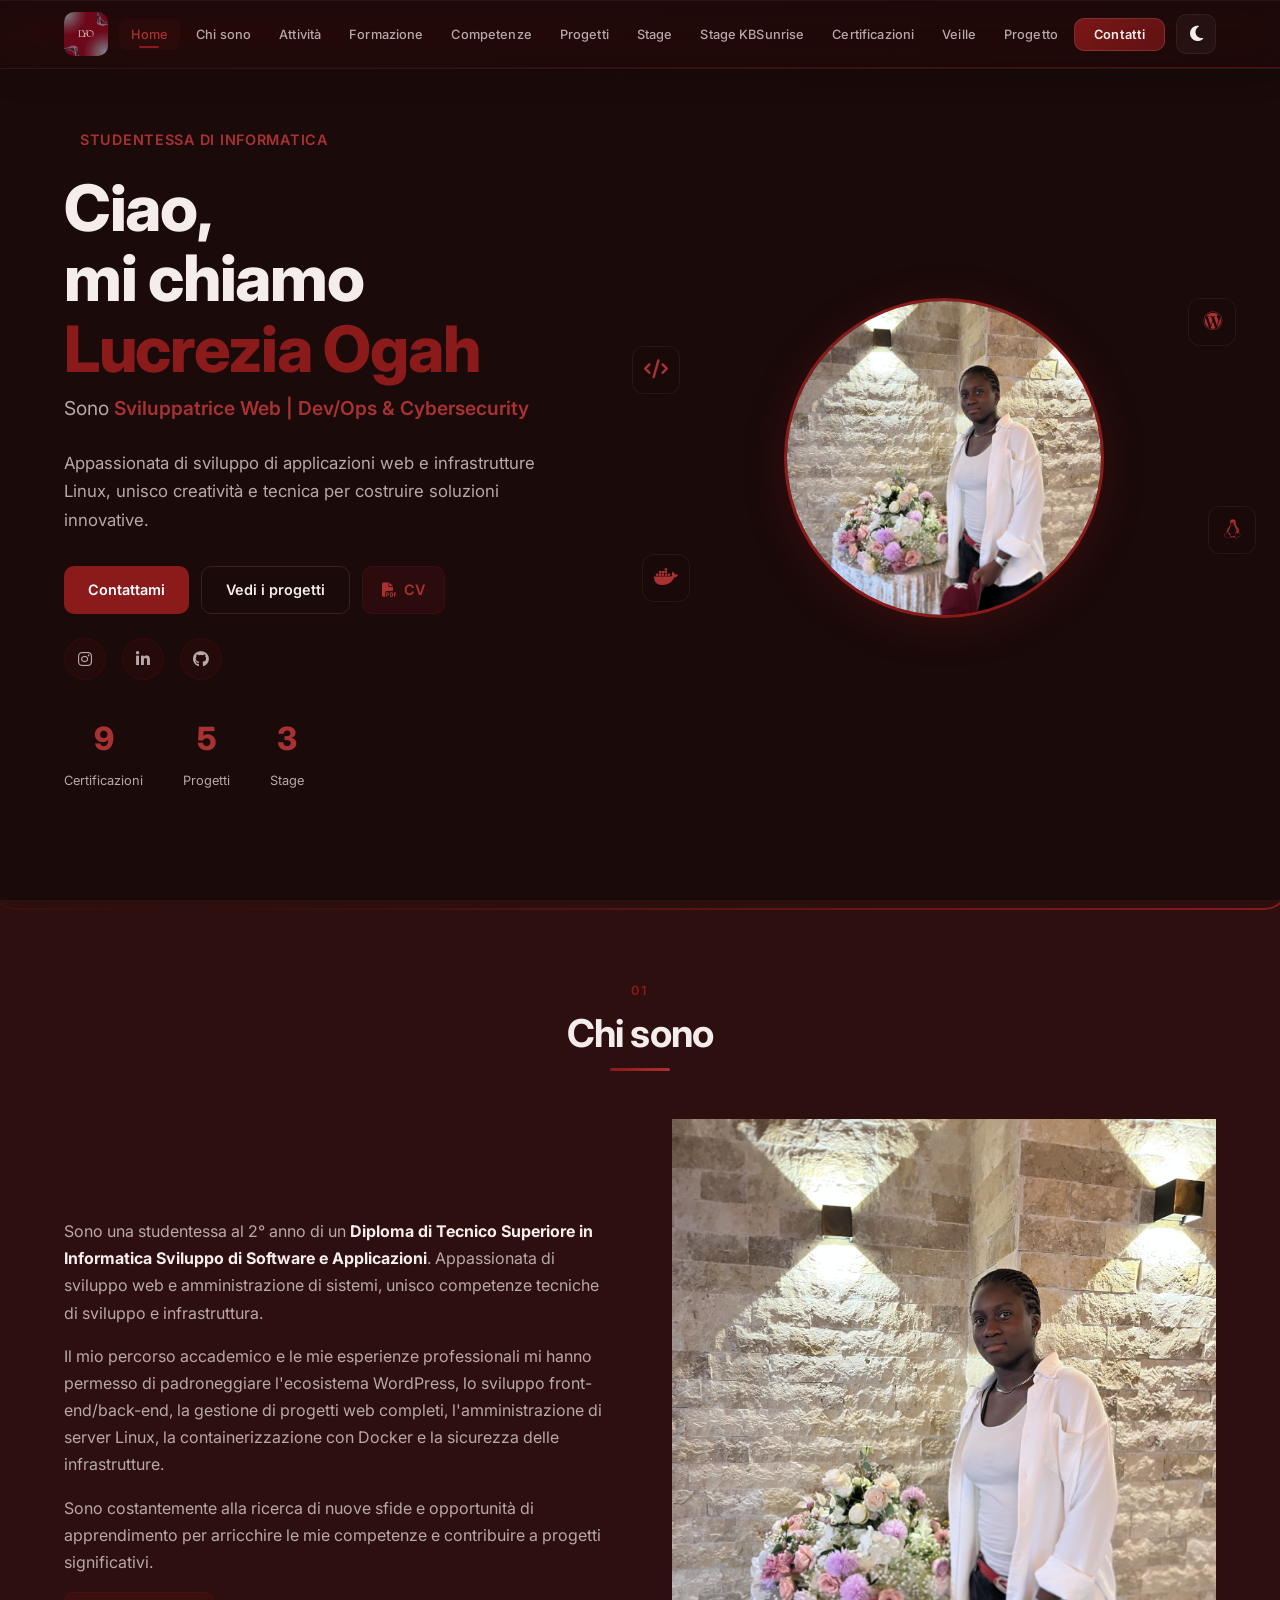
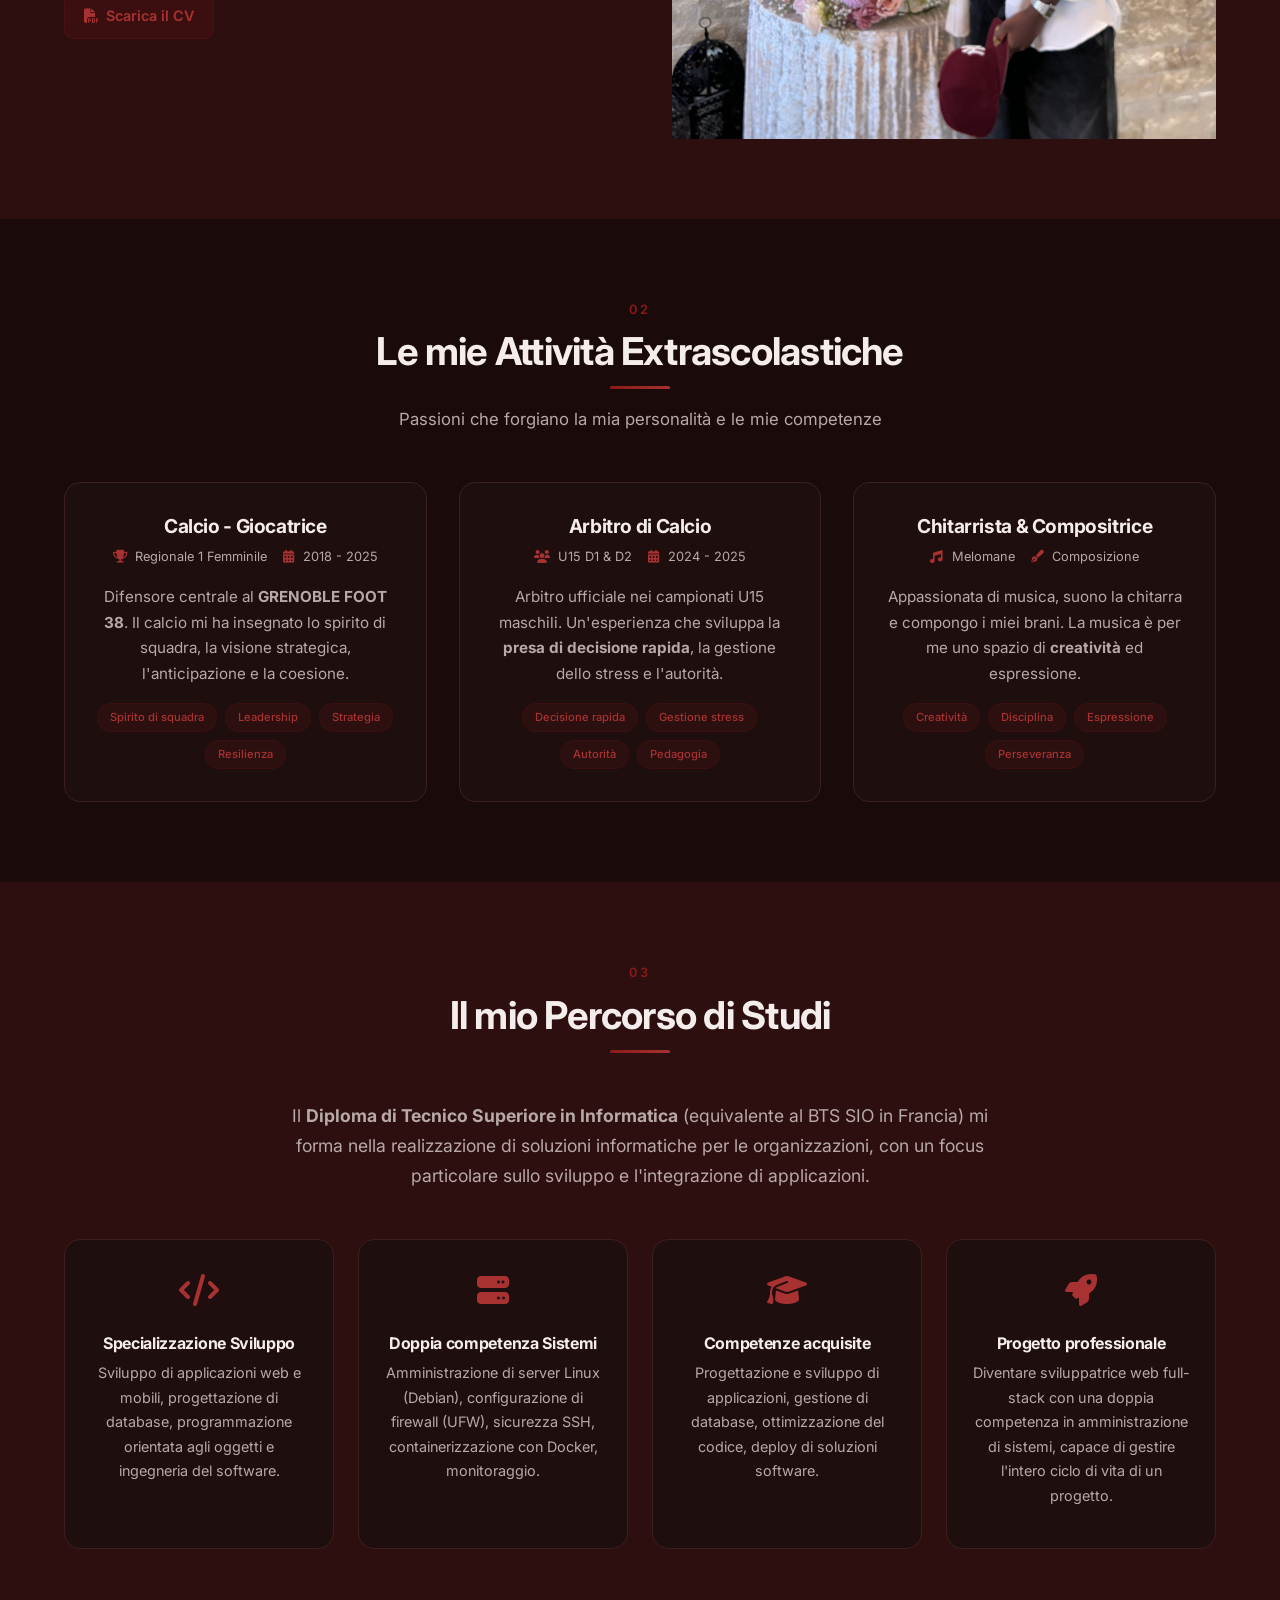
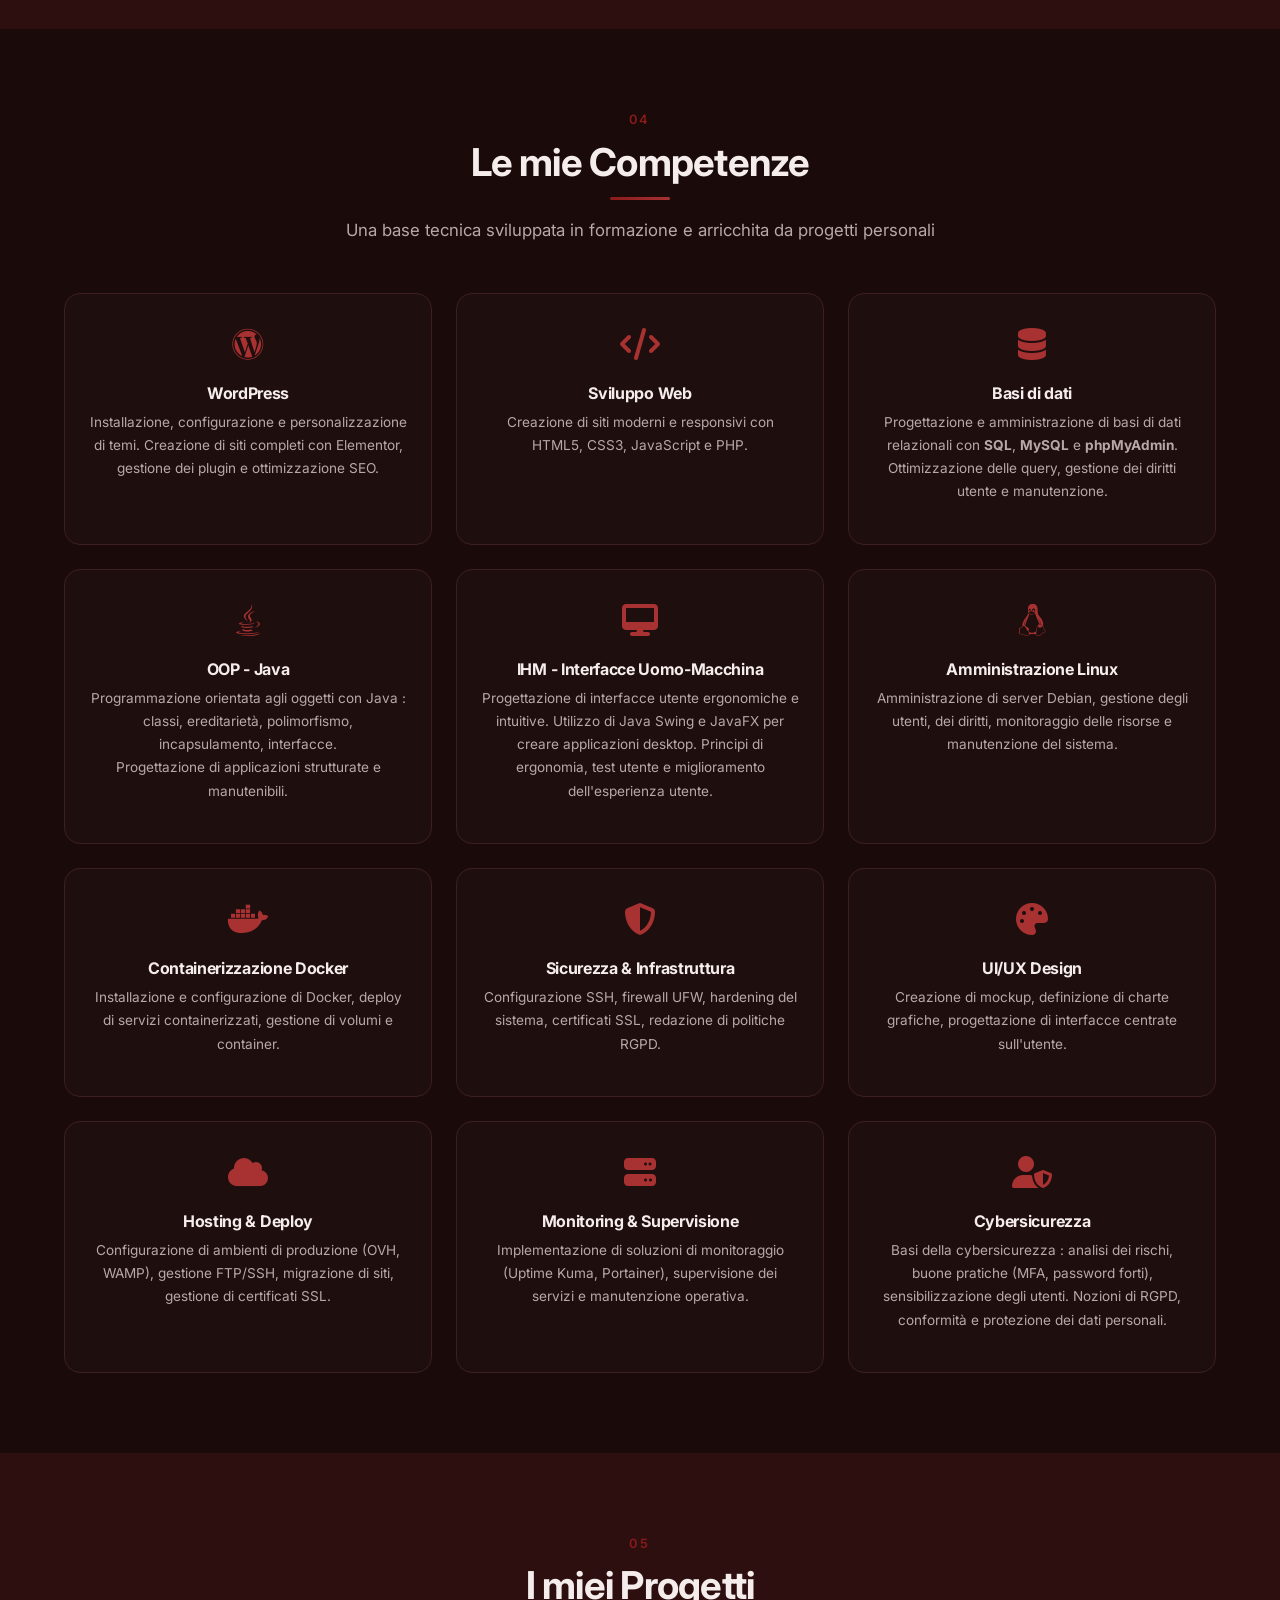
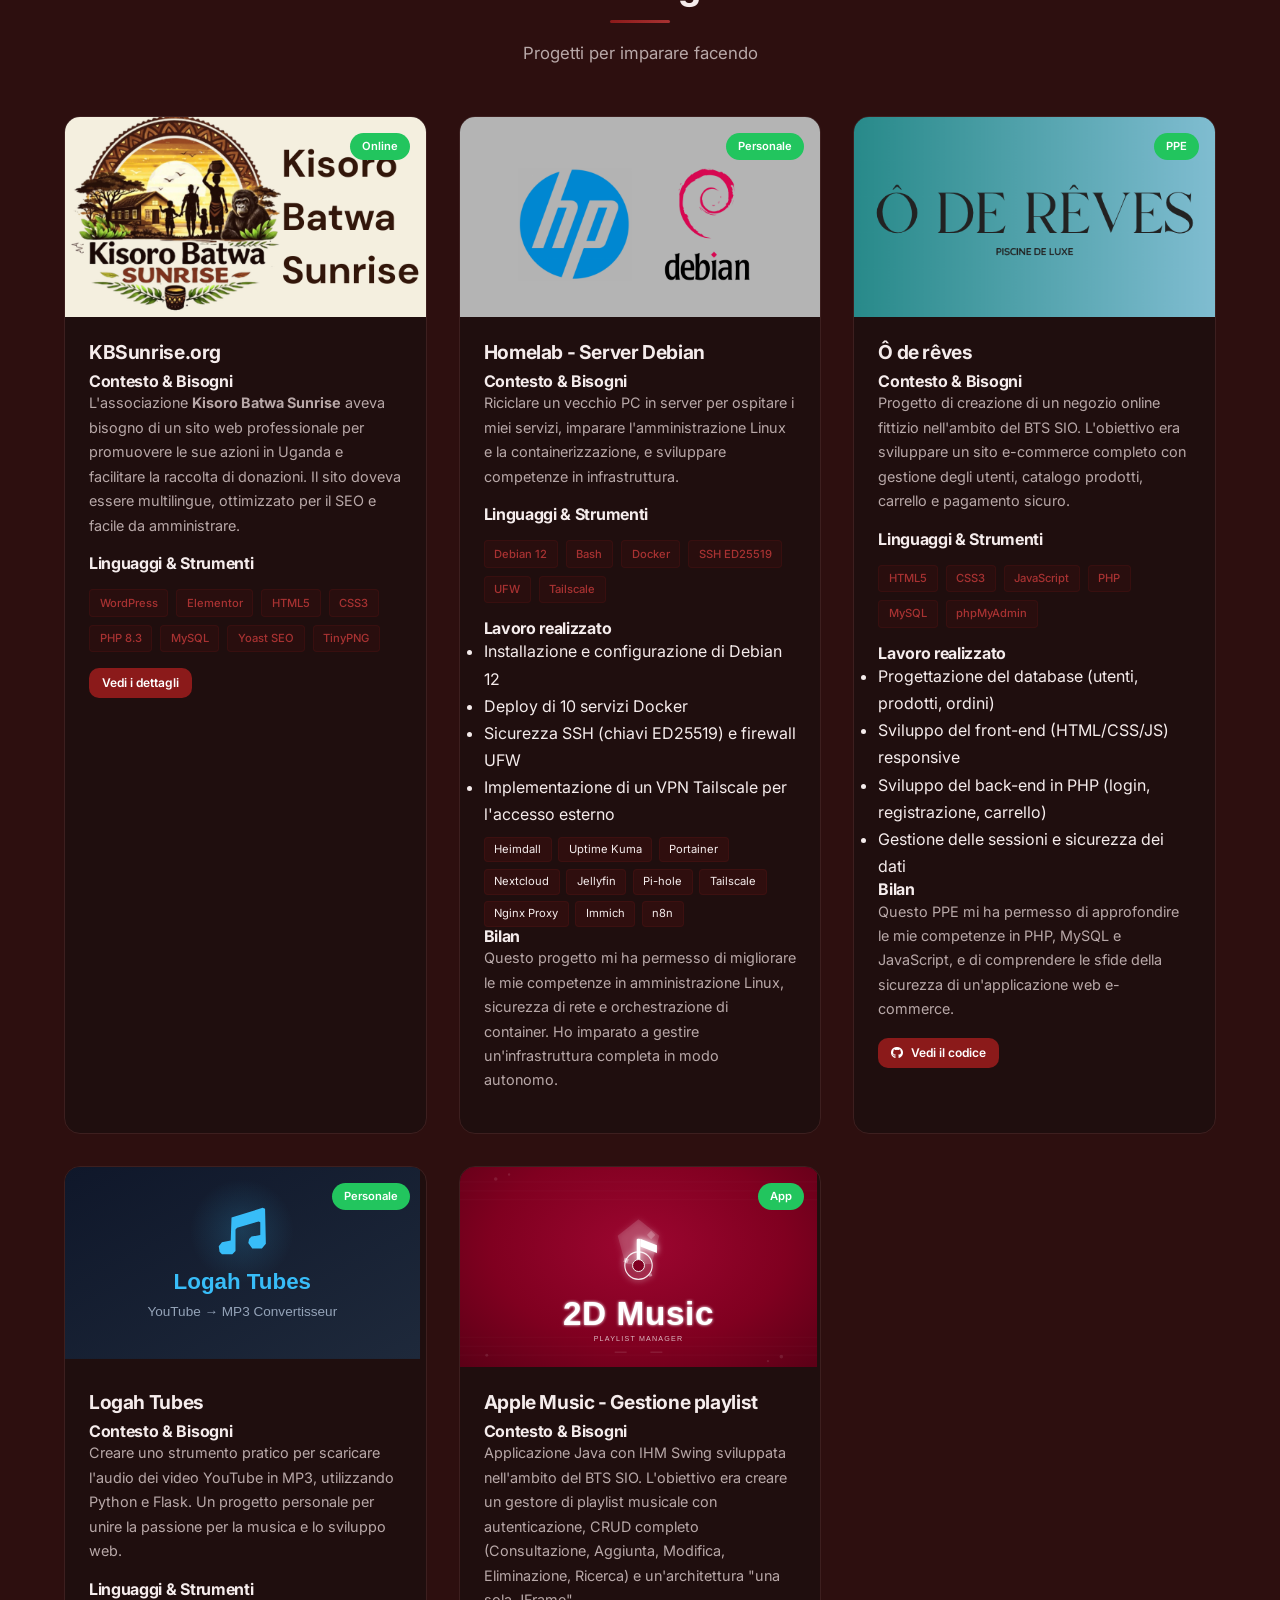
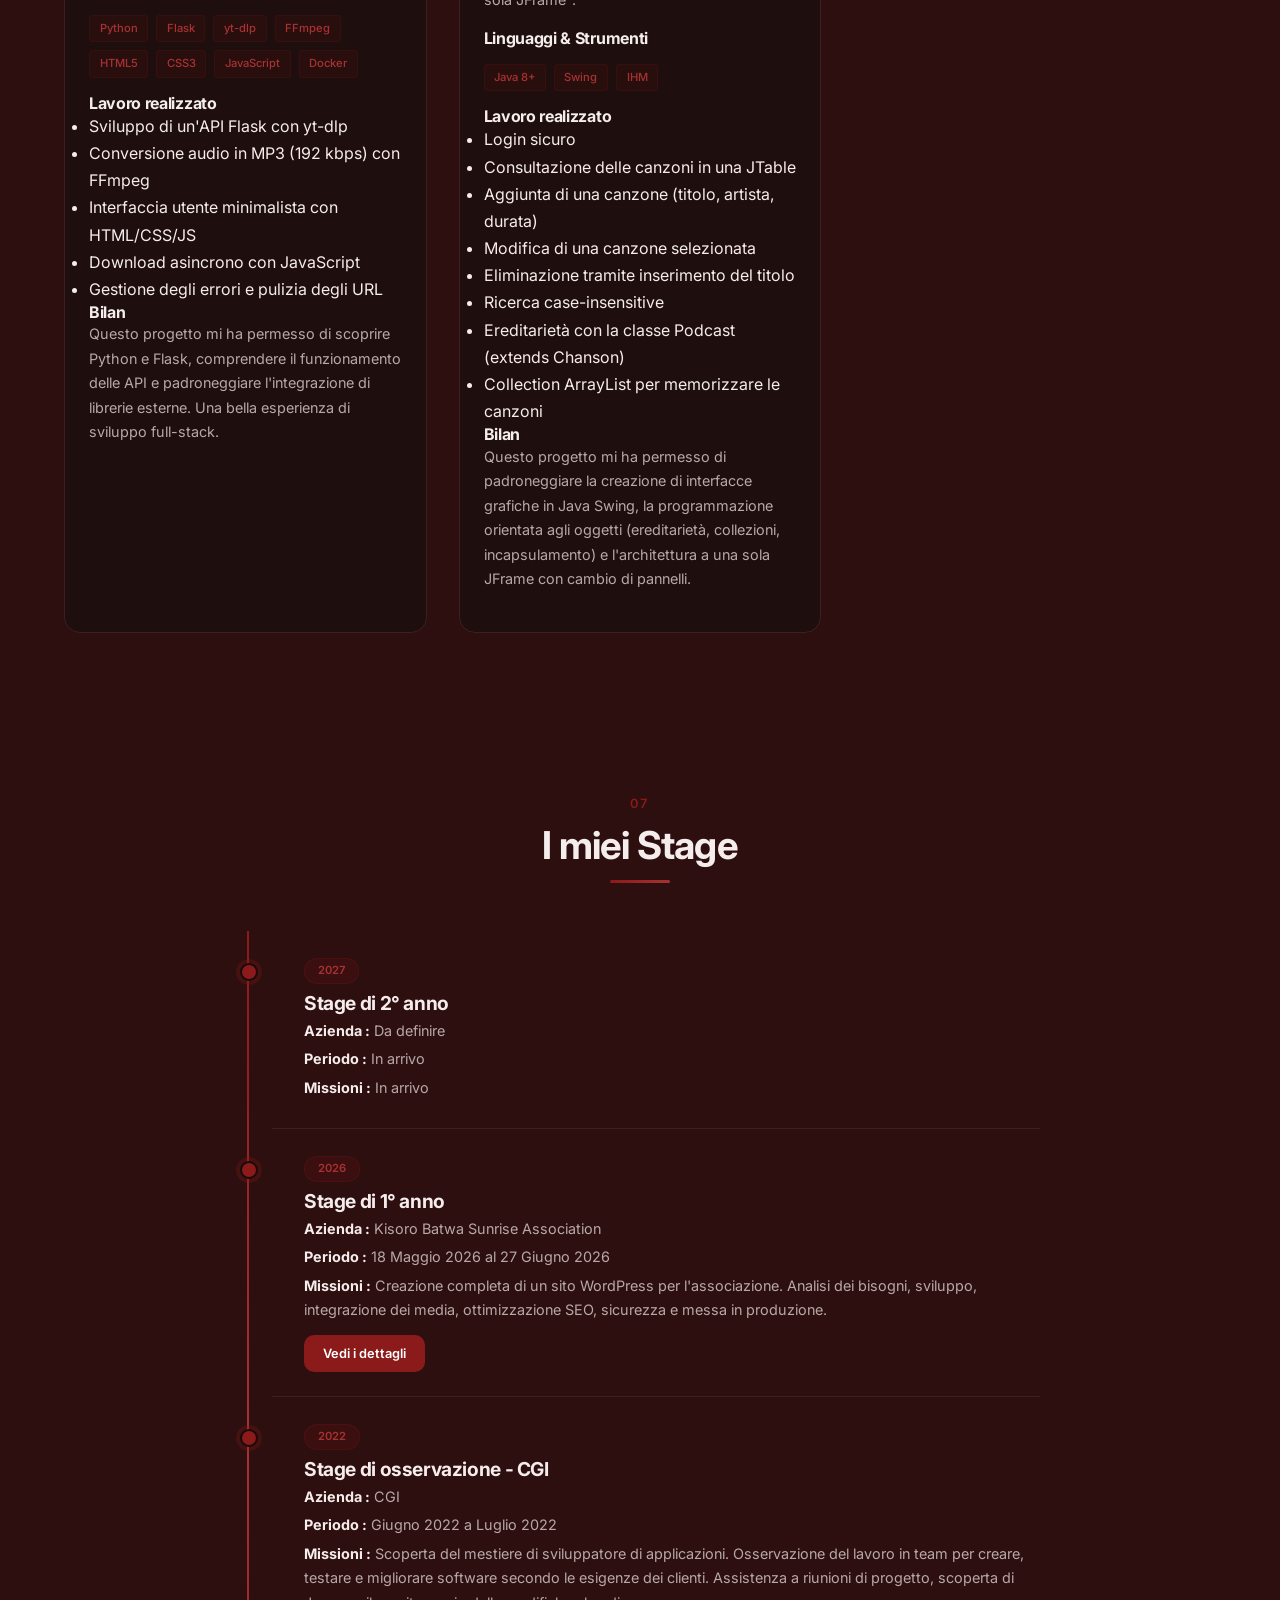
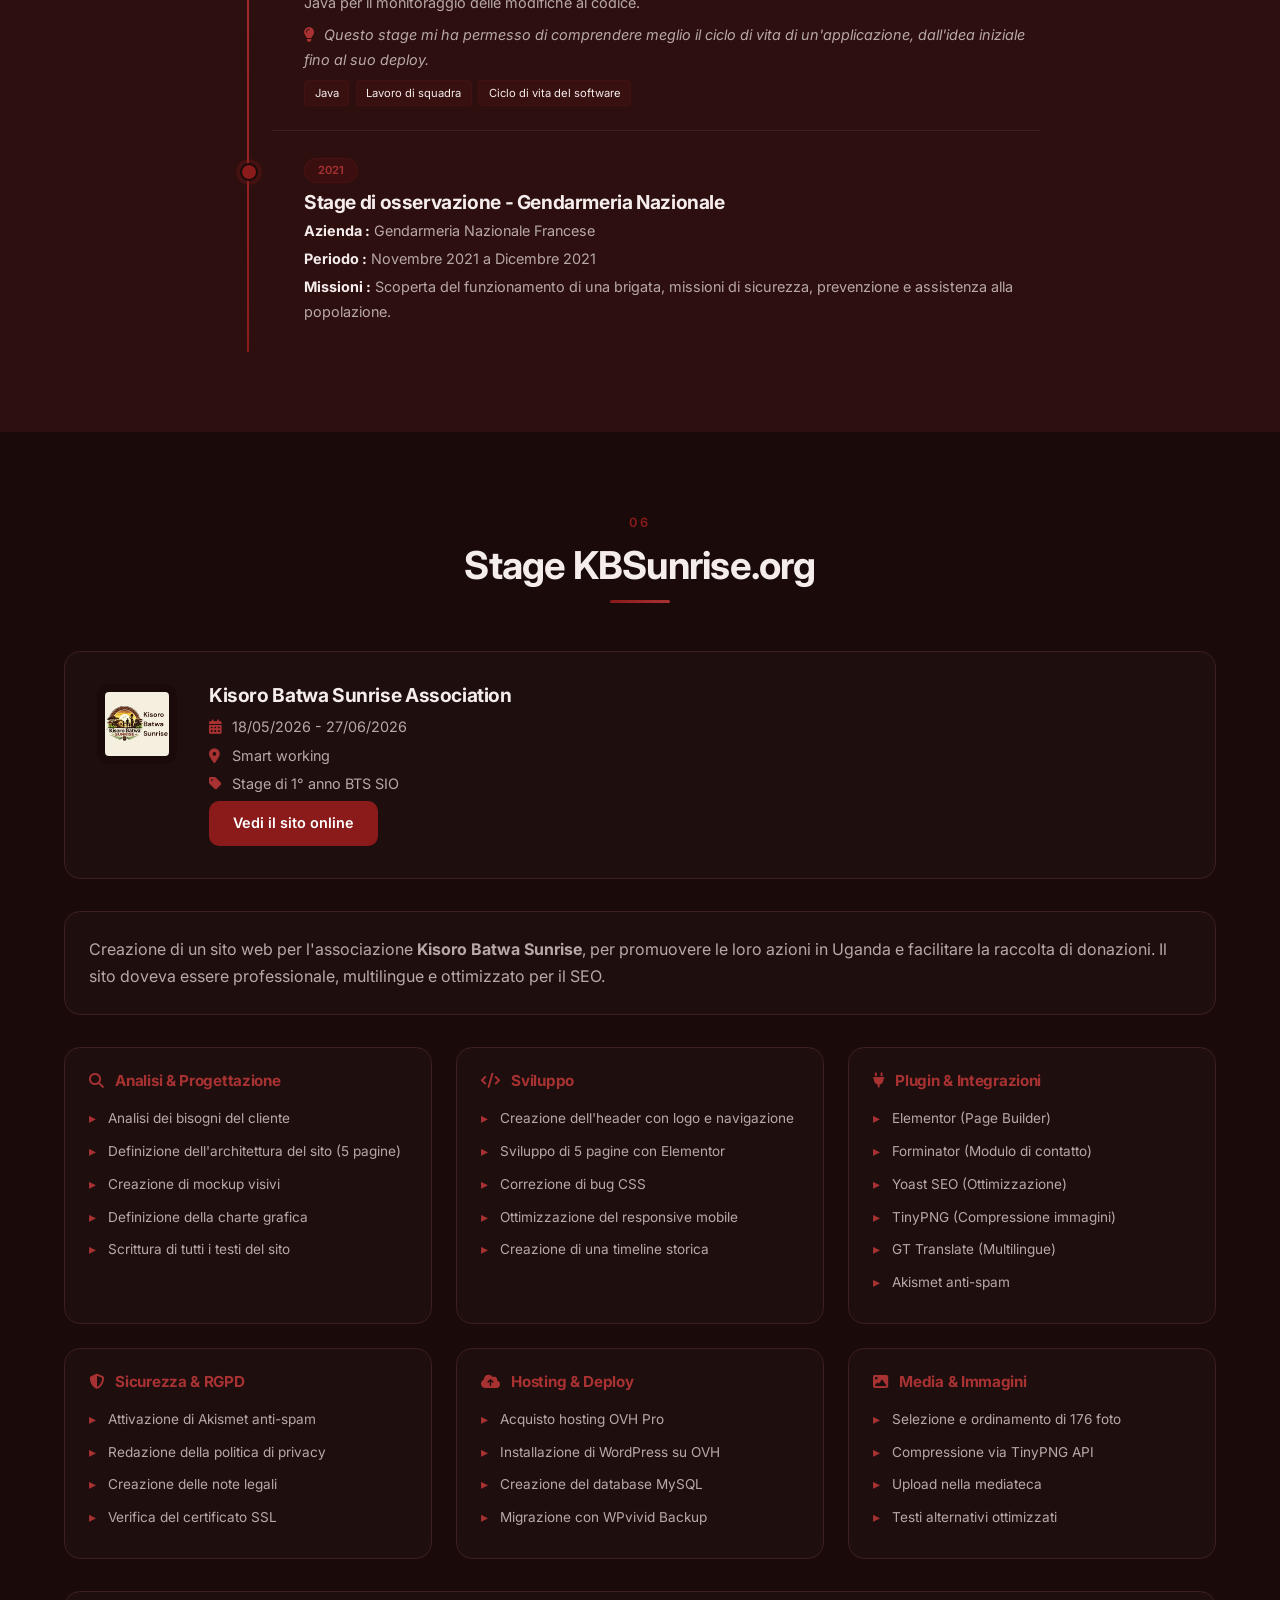
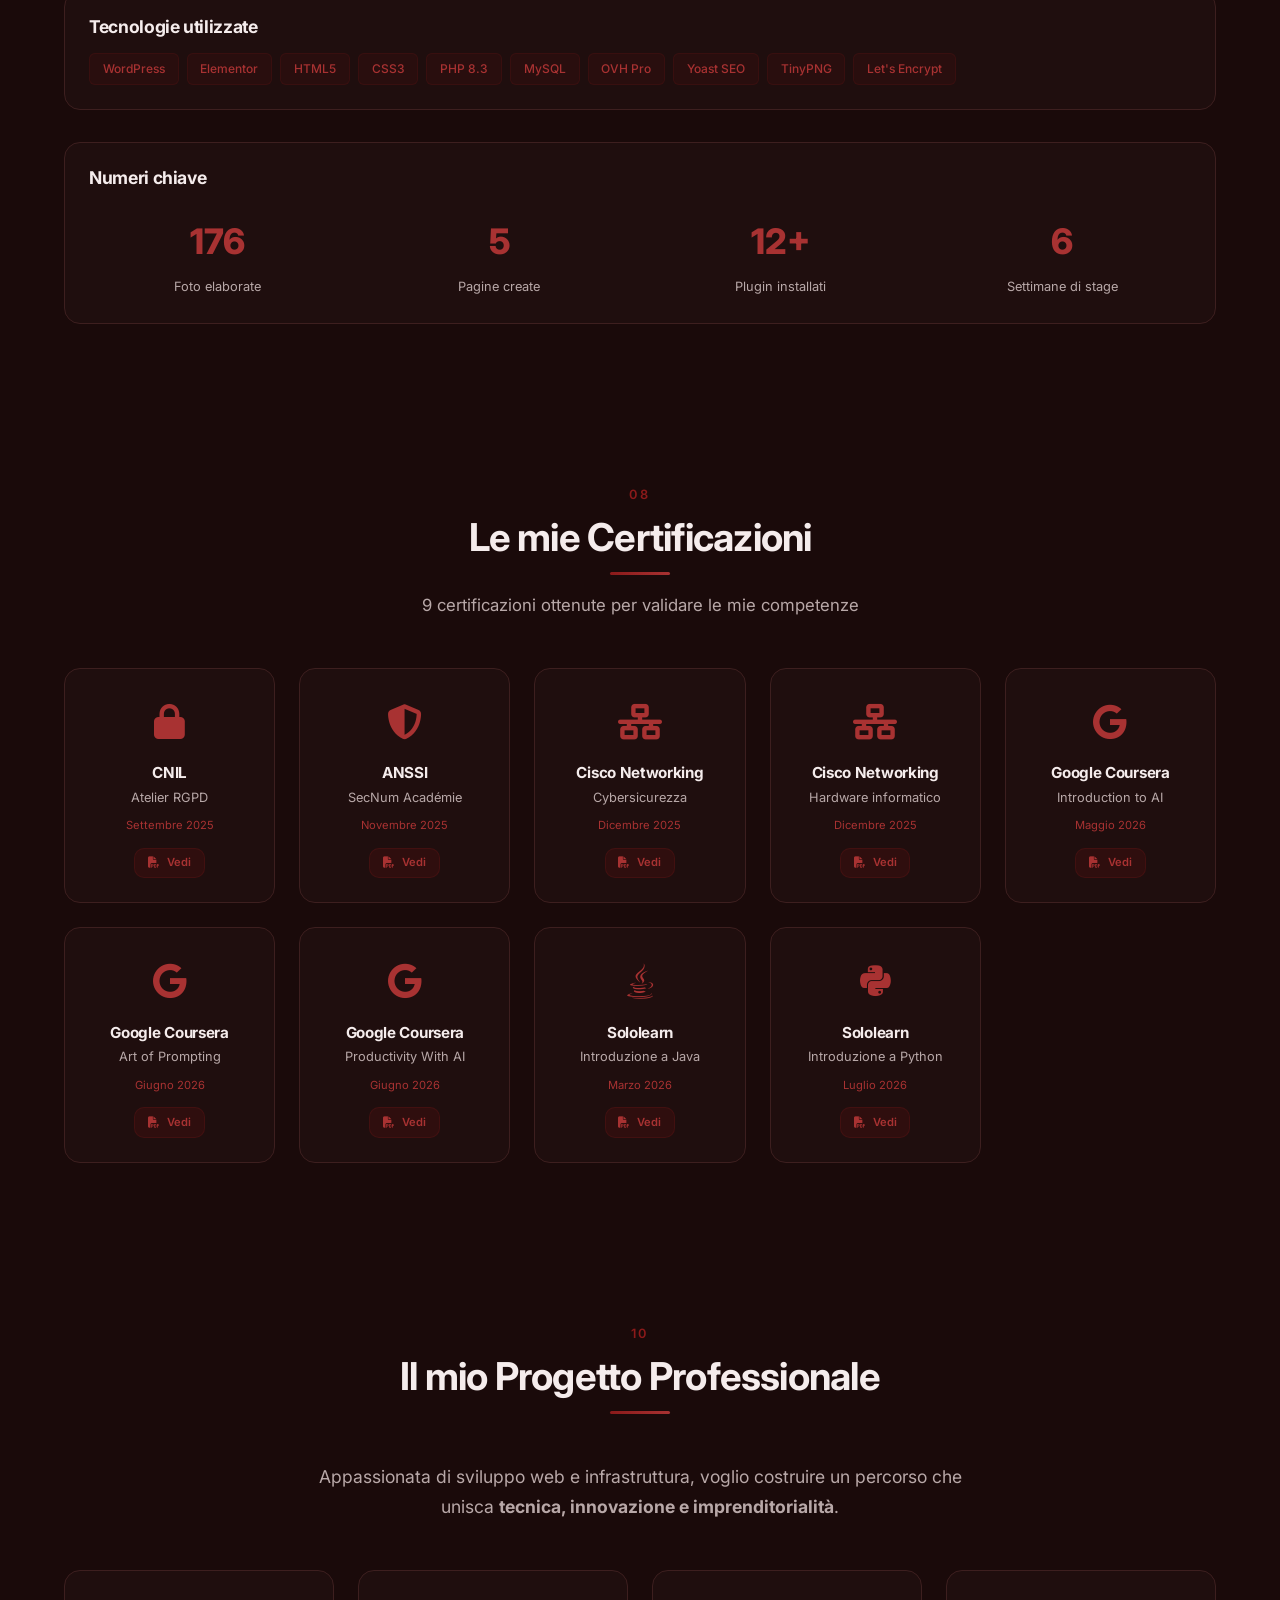
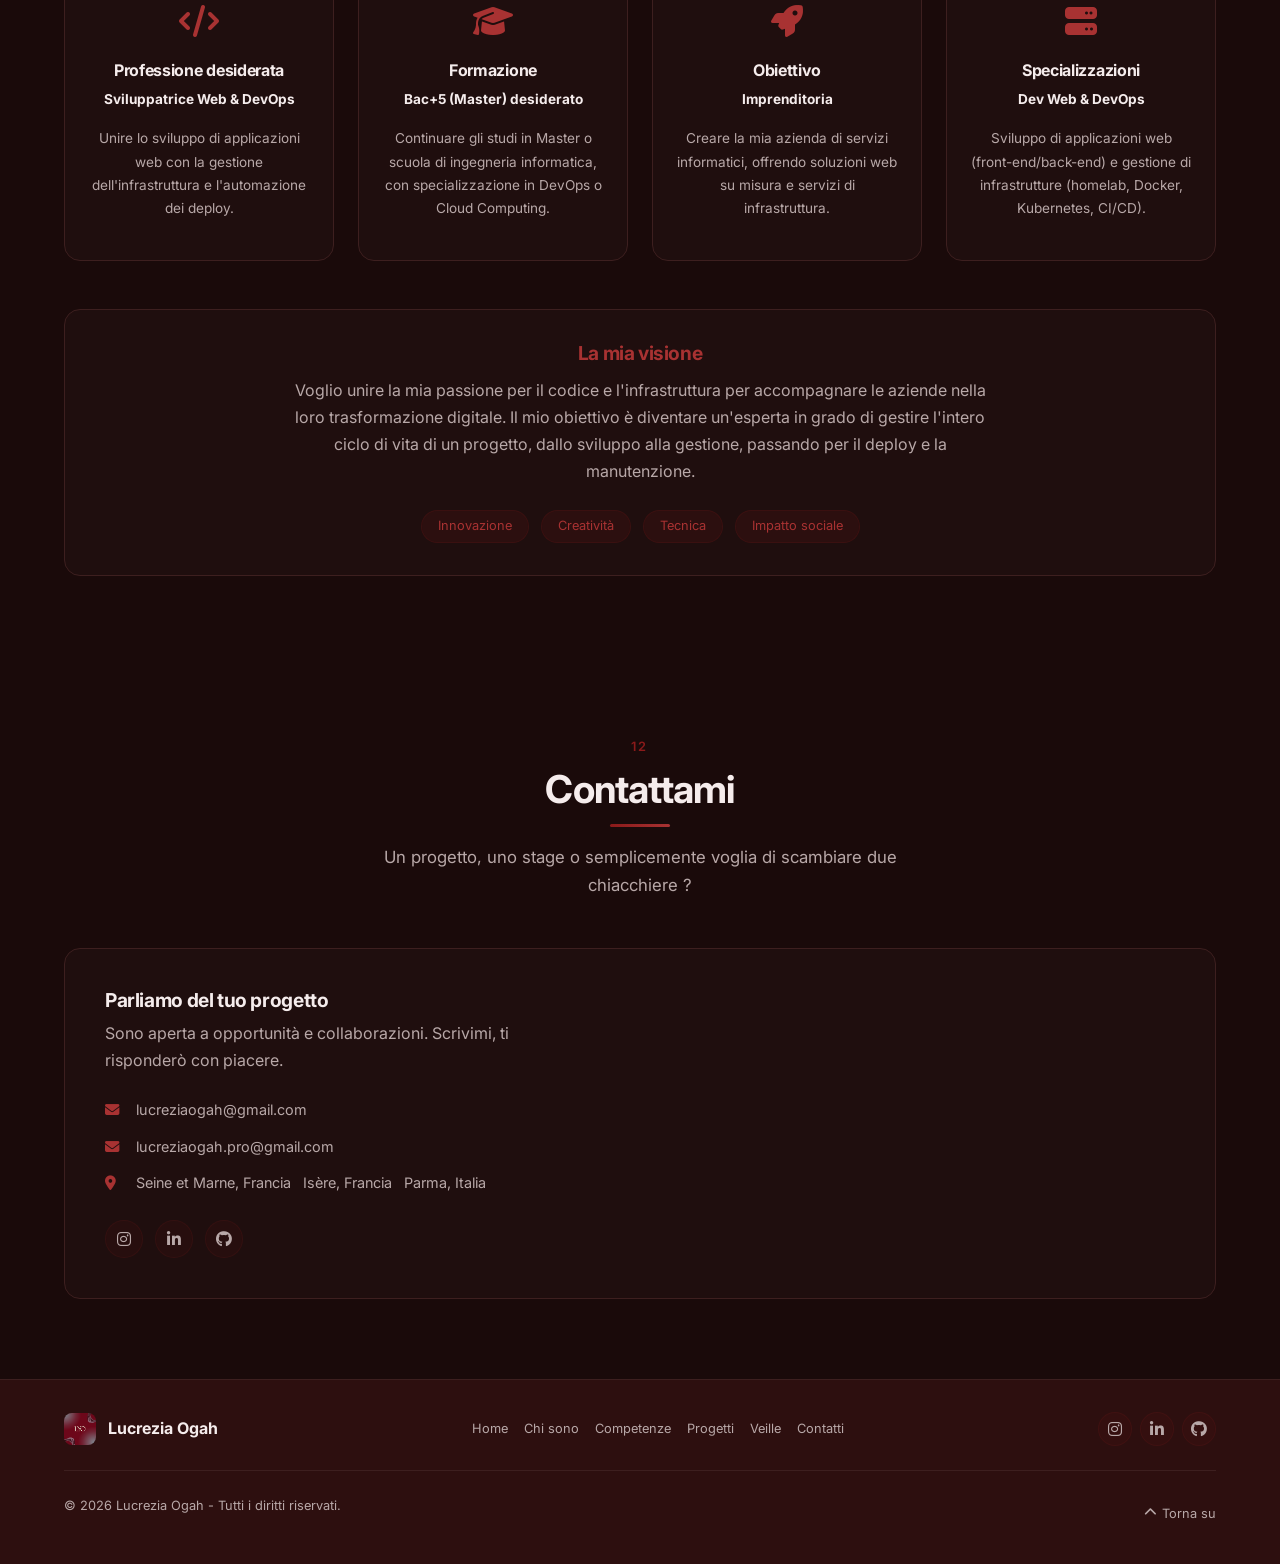
==== index.html @ 14bf09a5 "Add files via upload" ====
<!DOCTYPE html>
<html lang="it">
<head>
    <meta charset="UTF-8">
    <meta name="viewport" content="width=device-width, initial-scale=1.0">
    <title>Lucrezia Ogah - Portfolio</title>
    <link rel="stylesheet" href="style.css">
    <link rel="icon" href="image/Lyo.png">
    <link rel="stylesheet" href="https://cdnjs.cloudflare.com/ajax/libs/font-awesome/6.5.0/css/all.min.css">
    <link href="https://fonts.googleapis.com/css2?family=Inter:wght@300;400;500;600;700;800;900&display=swap" rel="stylesheet">
</head>
<body>

    <!-- HEADER -->
    <header id="main-header">
        <div class="conteneur">
            <nav>
                <div class="logo">
                    <img src="image/Lyo.png" alt="Logo LYO">
                </div>
                <ul class="liens-nav" id="nav-menu">
                    <li><a href="#accueil" class="actif">Home</a></li>
                    <li><a href="#apropos">Chi sono</a></li>
                    <li><a href="#activites">Attività</a></li>
                    <li><a href="#bts">Formazione</a></li>
                    <li><a href="#competences">Competenze</a></li>
                    <li><a href="#projets">Progetti</a></li>
                    <li><a href="#stages">Stage</a></li>
                    <li><a href="#stage">Stage KBSunrise</a></li>
                    <li><a href="#certifications">Certificazioni</a></li>
                    <li><a href="VeilleTechnoLucre.html">Veille</a></li>
                    <li><a href="#projetpro">Progetto</a></li>
                    <li><a href="#contact" class="nav-cta">Contatti</a></li>
                </ul>
                <div class="nav-actions">
                    <button id="theme-toggle" class="theme-toggle" aria-label="Cambia tema">
                        <i class="fas fa-moon"></i>
                    </button>
                    <div class="burger" id="burger-menu">
                        <span></span>
                        <span></span>
                        <span></span>
                    </div>
                </div>
            </nav>
        </div>
    </header>

    <!-- HERO -->
    <section id="accueil" class="hero">
        <div class="conteneur">
            <div class="contenu-hero">
                <span class="hero-badge">Studentessa di Informatica</span>
                <h1>Ciao,<br> mi chiamo <span style="color: var(--accent);">Lucrezia Ogah</span></h1>
                <div class="machine-a-ecrire">Sono <span>Sviluppatrice Web | Dev/Ops & Cybersecurity</span></div>
                <p class="hero-description">Appassionata di sviluppo di applicazioni web e infrastrutture Linux, unisco creatività e tecnica per costruire soluzioni innovative.</p>
                <div class="boutons-cta">
                    <a href="#contact" class="btn btn-principal">Contattami</a>
                    <a href="#projets" class="btn btn-secondaire">Vedi i progetti</a>
                    <a href="image/CV_LucreziaOgah.pdf" target="_blank" class="btn btn-cv"><i class="fas fa-file-pdf"></i> CV</a>
                </div>
                <div class="liens-sociaux">
                    <a href="https://www.instagram.com/lyo.dev/" aria-label="Instagram"><i class="fab fa-instagram"></i></a>
                    <a href="https://www.linkedin.com/in/lucrezia-ogah-a3b02b330/" target="_blank" aria-label="LinkedIn"><i class="fab fa-linkedin-in"></i></a>
                    <a href="https://github.com/Lyo563" target="_blank" aria-label="GitHub"><i class="fab fa-github"></i></a>
                </div>
                <div class="hero-stats">
                    <div class="hero-stat">
                        <span class="stat-number">9</span>
                        <span class="stat-label">Certificazioni</span>
                    </div>
                    <div class="hero-stat">
                        <span class="stat-number">5</span>
                        <span class="stat-label">Progetti</span>
                    </div>
                    <div class="hero-stat">
                        <span class="stat-number">3</span>
                        <span class="stat-label">Stage</span>
                    </div>
                </div>
            </div>
            <div class="hero-image">
                <div class="hero-avatar">
                    <img src="image/Lucrezia.jpeg" alt="Lucrezia Ogah">
                    <div class="avatar-ring"></div>
                </div>
                <div class="hero-floating-icons">
                    <div class="float-icon"><i class="fab fa-wordpress"></i></div>
                    <div class="float-icon"><i class="fab fa-linux"></i></div>
                    <div class="float-icon"><i class="fab fa-docker"></i></div>
                    <div class="float-icon"><i class="fas fa-code"></i></div>
                </div>
            </div>
        </div>
    </section>

    <!-- CHI SONO -->
    <section id="apropos" class="apropos">
        <div class="conteneur">
            <div class="section-header">
                <span class="section-number">01</span>
                <h2>Chi sono</h2>
                <div class="section-line"></div>
            </div>
            <div class="contenu-apropos">
                <div class="texte-apropos">
                    <p>Sono una studentessa al 2° anno di un <strong>Diploma di Tecnico Superiore in Informatica Sviluppo di Software e Applicazioni</strong>. Appassionata di sviluppo web e amministrazione di sistemi, unisco competenze tecniche di sviluppo e infrastruttura.</p>
                    <p>Il mio percorso accademico e le mie esperienze professionali mi hanno permesso di padroneggiare l'ecosistema WordPress, lo sviluppo front-end/back-end, la gestione di progetti web completi, l'amministrazione di server Linux, la containerizzazione con Docker e la sicurezza delle infrastrutture.</p>
                    <p>Sono costantemente alla ricerca di nuove sfide e opportunità di apprendimento per arricchire le mie competenze e contribuire a progetti significativi.</p>
                    <div class="apropos-cta">
                        <a href="image/CV_LucreziaOgah.pdf" target="_blank" class="btn btn-cv"><i class="fas fa-file-pdf"></i> Scarica il CV</a>
                    </div>
                </div>
                <img src="image/Lucrezia.jpeg" alt="Lucrezia Ogah">
                <div class="image-border"></div>
            </div>
        </div>
    </section>

    <!-- ATTIVITÀ -->
    <section id="activites" class="activites">
        <div class="conteneur">
            <div class="section-header">
                <span class="section-number">02</span>
                <h2>Le mie Attività Extrascolastiche</h2>
                <div class="section-line"></div>
                <p class="section-subtitle">Passioni che forgiano la mia personalità e le mie competenze</p>
            </div>
            <div class="grille-activites">
                <div class="carte-activite">
                    <h3>Calcio - Giocatrice</h3>
                    <div class="activite-meta">
                        <span><i class="fas fa-trophy"></i> Regionale 1 Femminile</span>
                        <span><i class="fas fa-calendar-alt"></i> 2018 - 2025</span>
                    </div>
                    <p>Difensore centrale al <strong>GRENOBLE FOOT 38</strong>. Il calcio mi ha insegnato lo spirito di squadra, la visione strategica, l'anticipazione e la coesione.</p>
                    <div class="competences-acquises">
                        <span>Spirito di squadra</span>
                        <span>Leadership</span>
                        <span>Strategia</span>
                        <span>Resilienza</span>
                    </div>
                </div>
                <div class="carte-activite">
                    <h3>Arbitro di Calcio</h3>
                    <div class="activite-meta">
                        <span><i class="fas fa-users"></i> U15 D1 & D2</span>
                        <span><i class="fas fa-calendar-alt"></i> 2024 - 2025</span>
                    </div>
                    <p>Arbitro ufficiale nei campionati U15 maschili. Un'esperienza che sviluppa la <strong>presa di decisione rapida</strong>, la gestione dello stress e l'autorità.</p>
                    <div class="competences-acquises">
                        <span>Decisione rapida</span>
                        <span>Gestione stress</span>
                        <span>Autorità</span>
                        <span>Pedagogia</span>
                    </div>
                </div>
                <div class="carte-activite">
                    <h3>Chitarrista & Compositrice</h3>
                    <div class="activite-meta">
                        <span><i class="fas fa-music"></i> Melomane</span>
                        <span><i class="fas fa-pen-fancy"></i> Composizione</span>
                    </div>
                    <p>Appassionata di musica, suono la chitarra e compongo i miei brani. La musica è per me uno spazio di <strong>creatività</strong> ed espressione.</p>
                    <div class="competences-acquises">
                        <span>Creatività</span>
                        <span>Disciplina</span>
                        <span>Espressione</span>
                        <span>Perseveranza</span>
                    </div>
                </div>
            </div>
        </div>
    </section>

    <!-- FORMAZIONE (adattata per l'Italia) -->
    <section id="bts" class="bts">
        <div class="conteneur">
            <div class="section-header">
                <span class="section-number">03</span>
                <h2>Il mio Percorso di Studi</h2>
                <div class="section-line"></div>
            </div>
            <div class="contenu-bts">
                <p class="bts-intro">
                    Il <strong>Diploma di Tecnico Superiore in Informatica</strong> (equivalente al BTS SIO in Francia) mi forma nella realizzazione di soluzioni informatiche per le organizzazioni, con un focus particolare sullo sviluppo e l'integrazione di applicazioni.
                </p>
                <div class="details-bts">
                    <div class="carte-bts">
                        <div class="carte-bts-icon"><i class="fas fa-code"></i></div>
                        <h3>Specializzazione Sviluppo</h3>
                        <p>Sviluppo di applicazioni web e mobili, progettazione di database, programmazione orientata agli oggetti e ingegneria del software.</p>
                    </div>
                    <div class="carte-bts">
                        <div class="carte-bts-icon"><i class="fas fa-server"></i></div>
                        <h3>Doppia competenza Sistemi</h3>
                        <p>Amministrazione di server Linux (Debian), configurazione di firewall (UFW), sicurezza SSH, containerizzazione con Docker, monitoraggio.</p>
                    </div>
                    <div class="carte-bts">
                        <div class="carte-bts-icon"><i class="fas fa-graduation-cap"></i></div>
                        <h3>Competenze acquisite</h3>
                        <p>Progettazione e sviluppo di applicazioni, gestione di database, ottimizzazione del codice, deploy di soluzioni software.</p>
                    </div>
                    <div class="carte-bts">
                        <div class="carte-bts-icon"><i class="fas fa-rocket"></i></div>
                        <h3>Progetto professionale</h3>
                        <p>Diventare sviluppatrice web full-stack con una doppia competenza in amministrazione di sistemi, capace di gestire l'intero ciclo di vita di un progetto.</p>
                    </div>
                </div>
            </div>
        </div>
    </section>

    <!-- COMPETENZE -->
    <section id="competences" class="competences">
        <div class="conteneur">
            <div class="section-header">
                <span class="section-number">04</span>
                <h2>Le mie Competenze</h2>
                <div class="section-line"></div>
                <p class="section-subtitle">Una base tecnica sviluppata in formazione e arricchita da progetti personali</p>
            </div>
            <div class="grille-competences">
                <div class="carte-competence">
                    <div class="icone-competence"><i class="fab fa-wordpress"></i></div>
                    <h3>WordPress</h3>
                    <p>Installazione, configurazione e personalizzazione di temi. Creazione di siti completi con Elementor, gestione dei plugin e ottimizzazione SEO.</p>
                </div>
                <div class="carte-competence">
                    <div class="icone-competence"><i class="fas fa-code"></i></div>
                    <h3>Sviluppo Web</h3>
                    <p>Creazione di siti moderni e responsivi con HTML5, CSS3, JavaScript e PHP.</p>
                </div>
                <div class="carte-competence">
                    <div class="icone-competence"><i class="fas fa-database"></i></div>
                    <h3>Basi di dati</h3>
                    <p>Progettazione e amministrazione di basi di dati relazionali con <strong>SQL</strong>, <strong>MySQL</strong> e <strong>phpMyAdmin</strong>. Ottimizzazione delle query, gestione dei diritti utente e manutenzione.</p>
                </div>
                <div class="carte-competence">
                    <div class="icone-competence"><i class="fab fa-java"></i></div>
                    <h3>OOP - Java</h3>
                    <p>Programmazione orientata agli oggetti con Java : classi, ereditarietà, polimorfismo, incapsulamento, interfacce.<br>Progettazione di applicazioni strutturate e manutenibili.</p>
                </div>
                <div class="carte-competence">
                    <div class="icone-competence"><i class="fas fa-desktop"></i></div>
                    <h3>IHM - Interfacce Uomo-Macchina</h3>
                    <p>Progettazione di interfacce utente ergonomiche e intuitive. Utilizzo di Java Swing e JavaFX per creare applicazioni desktop. Principi di ergonomia, test utente e miglioramento dell'esperienza utente.</p>
                </div>
                <div class="carte-competence">
                    <div class="icone-competence"><i class="fab fa-linux"></i></div>
                    <h3>Amministrazione Linux</h3>
                    <p>Amministrazione di server Debian, gestione degli utenti, dei diritti, monitoraggio delle risorse e manutenzione del sistema.</p>
                </div>
                <div class="carte-competence">
                    <div class="icone-competence"><i class="fab fa-docker"></i></div>
                    <h3>Containerizzazione Docker</h3>
                    <p>Installazione e configurazione di Docker, deploy di servizi containerizzati, gestione di volumi e container.</p>
                </div>
                <div class="carte-competence">
                    <div class="icone-competence"><i class="fas fa-shield-alt"></i></div>
                    <h3>Sicurezza & Infrastruttura</h3>
                    <p>Configurazione SSH, firewall UFW, hardening del sistema, certificati SSL, redazione di politiche RGPD.</p>
                </div>
                <div class="carte-competence">
                    <div class="icone-competence"><i class="fas fa-palette"></i></div>
                    <h3>UI/UX Design</h3>
                    <p>Creazione di mockup, definizione di charte grafiche, progettazione di interfacce centrate sull'utente.</p>
                </div>
                <div class="carte-competence">
                    <div class="icone-competence"><i class="fas fa-cloud"></i></div>
                    <h3>Hosting & Deploy</h3>
                    <p>Configurazione di ambienti di produzione (OVH, WAMP), gestione FTP/SSH, migrazione di siti, gestione di certificati SSL.</p>
                </div>
                <div class="carte-competence">
                    <div class="icone-competence"><i class="fas fa-server"></i></div>
                    <h3>Monitoring & Supervisione</h3>
                    <p>Implementazione di soluzioni di monitoraggio (Uptime Kuma, Portainer), supervisione dei servizi e manutenzione operativa.</p>
                </div>
                <div class="carte-competence">
                    <div class="icone-competence"><i class="fas fa-user-shield"></i></div>
                    <h3>Cybersicurezza</h3>
                    <p>Basi della cybersicurezza : analisi dei rischi, buone pratiche (MFA, password forti), sensibilizzazione degli utenti. Nozioni di RGPD, conformità e protezione dei dati personali.</p>
                </div>
            </div>
        </div>
    </section>

    <!-- PROGETTI -->
    <section id="projets" class="projets">
        <div class="conteneur">
            <div class="section-header">
                <span class="section-number">05</span>
                <h2>I miei Progetti</h2>
                <div class="section-line"></div>
                <p class="section-subtitle">Progetti per imparare facendo</p>
            </div>
            <div class="grille-projets">
                <!-- Progetto 1 -->
                <div class="carte-projet">
                    <div class="image-projet">
                        <img src="image/Kisoro Batwa Sunrise (2).png" alt="KBSunrise.org">
                        <span class="badge-projet">Online</span>
                    </div>
                    <div class="contenu-projet">
                        <h3>KBSunrise.org</h3>
                        <div class="projet-details">
                            <div class="projet-section">
                                <h4>Contesto & Bisogni</h4>
                                <p>L'associazione <strong>Kisoro Batwa Sunrise</strong> aveva bisogno di un sito web professionale per promuovere le sue azioni in Uganda e facilitare la raccolta di donazioni. Il sito doveva essere multilingue, ottimizzato per il SEO e facile da amministrare.</p>
                            </div>
                            <div class="projet-section">
                                <h4>Linguaggi & Strumenti</h4>
                                <div class="tech-projet">
                                    <span>WordPress</span>
                                    <span>Elementor</span>
                                    <span>HTML5</span>
                                    <span>CSS3</span>
                                    <span>PHP 8.3</span>
                                    <span>MySQL</span>
                                    <span>Yoast SEO</span>
                                    <span>TinyPNG</span>
                                </div>
                            </div>
                            <div style="display:flex; gap:0.5rem; flex-wrap:wrap; margin-top:0.5rem;">
                                <a href="#stage" class="btn btn-projet" style="font-size:0.75rem; padding:0.3rem 0.8rem;">Vedi i dettagli</a>
                            </div>
                        </div>
                    </div>
                </div>
                <!-- Progetto 2 -->
                <div class="carte-projet">
                    <div class="image-projet">
                        <img src="image/HpDebian.png" alt="Serveur HP Debian">
                        <span class="badge-projet">Personale</span>
                    </div>
                    <div class="contenu-projet">
                        <h3>Homelab - Server Debian</h3>
                        <div class="projet-details">
                            <div class="projet-section">
                                <h4>Contesto & Bisogni</h4>
                                <p>Riciclare un vecchio PC in server per ospitare i miei servizi, imparare l'amministrazione Linux e la containerizzazione, e sviluppare competenze in infrastruttura.</p>
                            </div>
                            <div class="projet-section">
                                <h4>Linguaggi & Strumenti</h4>
                                <div class="tech-projet">
                                    <span>Debian 12</span>
                                    <span>Bash</span>
                                    <span>Docker</span>
                                    <span>SSH ED25519</span>
                                    <span>UFW</span>
                                    <span>Tailscale</span>
                                </div>
                            </div>
                            <div class="projet-section">
                                <h4>Lavoro realizzato</h4>
                                <ul class="projet-liste">
                                    <li>Installazione e configurazione di Debian 12</li>
                                    <li>Deploy di 10 servizi Docker</li>
                                    <li>Sicurezza SSH (chiavi ED25519) e firewall UFW</li>
                                    <li>Implementazione di un VPN Tailscale per l'accesso esterno</li>
                                </ul>
                                <div style="display:flex; flex-wrap:wrap; gap:0.4rem; margin-top:0.5rem;">
                                    <span style="background:rgba(139,26,26,0.15); padding:0.15rem 0.6rem; border-radius:4px; font-size:0.7rem; border:1px solid rgba(139,26,26,0.15);">Heimdall</span>
                                    <span style="background:rgba(139,26,26,0.15); padding:0.15rem 0.6rem; border-radius:4px; font-size:0.7rem; border:1px solid rgba(139,26,26,0.15);">Uptime Kuma</span>
                                    <span style="background:rgba(139,26,26,0.15); padding:0.15rem 0.6rem; border-radius:4px; font-size:0.7rem; border:1px solid rgba(139,26,26,0.15);">Portainer</span>
                                    <span style="background:rgba(139,26,26,0.15); padding:0.15rem 0.6rem; border-radius:4px; font-size:0.7rem; border:1px solid rgba(139,26,26,0.15);">Nextcloud</span>
                                    <span style="background:rgba(139,26,26,0.15); padding:0.15rem 0.6rem; border-radius:4px; font-size:0.7rem; border:1px solid rgba(139,26,26,0.15);">Jellyfin</span>
                                    <span style="background:rgba(139,26,26,0.15); padding:0.15rem 0.6rem; border-radius:4px; font-size:0.7rem; border:1px solid rgba(139,26,26,0.15);">Pi-hole</span>
                                    <span style="background:rgba(139,26,26,0.15); padding:0.15rem 0.6rem; border-radius:4px; font-size:0.7rem; border:1px solid rgba(139,26,26,0.15);">Tailscale</span>
                                    <span style="background:rgba(139,26,26,0.15); padding:0.15rem 0.6rem; border-radius:4px; font-size:0.7rem; border:1px solid rgba(139,26,26,0.15);">Nginx Proxy</span>
                                    <span style="background:rgba(139,26,26,0.15); padding:0.15rem 0.6rem; border-radius:4px; font-size:0.7rem; border:1px solid rgba(139,26,26,0.15);">Immich</span>
                                    <span style="background:rgba(139,26,26,0.15); padding:0.15rem 0.6rem; border-radius:4px; font-size:0.7rem; border:1px solid rgba(139,26,26,0.15);">n8n</span>
                                </div>
                            </div>
                            <div class="projet-section">
                                <h4>Bilan</h4>
                                <p>Questo progetto mi ha permesso di migliorare le mie competenze in amministrazione Linux, sicurezza di rete e orchestrazione di container. Ho imparato a gestire un'infrastruttura completa in modo autonomo.</p>
                            </div>
                        </div>
                    </div>
                </div>
                <!-- Progetto 3 -->
                <div class="carte-projet">
                    <div class="image-projet">
                        <img src="image/O de reves.png" alt="Ô de reves">
                        <span class="badge-projet">PPE</span>
                    </div>
                    <div class="contenu-projet">
                        <h3>Ô de rêves</h3>
                        <div class="projet-details">
                            <div class="projet-section">
                                <h4>Contesto & Bisogni</h4>
                                <p>Progetto di creazione di un negozio online fittizio nell'ambito del BTS SIO. L'obiettivo era sviluppare un sito e-commerce completo con gestione degli utenti, catalogo prodotti, carrello e pagamento sicuro.</p>
                            </div>
                            <div class="projet-section">
                                <h4>Linguaggi & Strumenti</h4>
                                <div class="tech-projet">
                                    <span>HTML5</span>
                                    <span>CSS3</span>
                                    <span>JavaScript</span>
                                    <span>PHP</span>
                                    <span>MySQL</span>
                                    <span>phpMyAdmin</span>
                                </div>
                            </div>
                            <div class="projet-section">
                                <h4>Lavoro realizzato</h4>
                                <ul class="projet-liste">
                                    <li>Progettazione del database (utenti, prodotti, ordini)</li>
                                    <li>Sviluppo del front-end (HTML/CSS/JS) responsive</li>
                                    <li>Sviluppo del back-end in PHP (login, registrazione, carrello)</li>
                                    <li>Gestione delle sessioni e sicurezza dei dati</li>
                                </ul>
                            </div>
                            <div class="projet-section">
                                <h4>Bilan</h4>
                                <p>Questo PPE mi ha permesso di approfondire le mie competenze in PHP, MySQL e JavaScript, e di comprendere le sfide della sicurezza di un'applicazione web e-commerce.</p>
                            </div>
                        </div>
                        <div style="display:flex; gap:0.5rem; flex-wrap:wrap; margin-top:0.5rem;">
                            <a href="https://github.com/Lyo563/O-de-reves" target="_blank" class="btn btn-projet" style="font-size:0.75rem; padding:0.3rem 0.8rem;">
                                <i class="fab fa-github"></i> Vedi il codice
                            </a>
                        </div>
                    </div>
                </div>
                <!-- Progetto 4 -->
                <div class="carte-projet">
                    <div class="image-projet">
                        <img src="image/logah_tubes.svg" alt="LogahTubes">
                        <span class="badge-projet">Personale</span>
                    </div>
                    <div class="contenu-projet">
                        <h3>Logah Tubes</h3>
                        <div class="projet-details">
                            <div class="projet-section">
                                <h4>Contesto & Bisogni</h4>
                                <p>Creare uno strumento pratico per scaricare l'audio dei video YouTube in MP3, utilizzando Python e Flask. Un progetto personale per unire la passione per la musica e lo sviluppo web.</p>
                            </div>
                            <div class="projet-section">
                                <h4>Linguaggi & Strumenti</h4>
                                <div class="tech-projet">
                                    <span>Python</span>
                                    <span>Flask</span>
                                    <span>yt-dlp</span>
                                    <span>FFmpeg</span>
                                    <span>HTML5</span>
                                    <span>CSS3</span>
                                    <span>JavaScript</span>
                                    <span>Docker</span>
                                </div>
                            </div>
                            <div class="projet-section">
                                <h4>Lavoro realizzato</h4>
                                <ul class="projet-liste">
                                    <li>Sviluppo di un'API Flask con yt-dlp</li>
                                    <li>Conversione audio in MP3 (192 kbps) con FFmpeg</li>
                                    <li>Interfaccia utente minimalista con HTML/CSS/JS</li>
                                    <li>Download asincrono con JavaScript</li>
                                    <li>Gestione degli errori e pulizia degli URL</li>
                                </ul>
                            </div>
                            <div class="projet-section">
                                <h4>Bilan</h4>
                                <p>Questo progetto mi ha permesso di scoprire Python e Flask, comprendere il funzionamento delle API e padroneggiare l'integrazione di librerie esterne. Una bella esperienza di sviluppo full-stack.</p>
                            </div>
                        </div>
                    </div>
                </div>
                <!-- Progetto 5 -->
                <div class="carte-projet">
                    <div class="image-projet">
                        <img src="image/music_app_cover_2d_music_.svg" alt="2D Music">
                        <span class="badge-projet">App</span>
                    </div>
                    <div class="contenu-projet">
                        <h3>Apple Music - Gestione playlist</h3>
                        <div class="projet-details">
                            <div class="projet-section">
                                <h4>Contesto & Bisogni</h4>
                                <p>Applicazione Java con IHM Swing sviluppata nell'ambito del BTS SIO. L'obiettivo era creare un gestore di playlist musicale con autenticazione, CRUD completo (Consultazione, Aggiunta, Modifica, Eliminazione, Ricerca) e un'architettura "una sola JFrame".</p>
                            </div>
                            <div class="projet-section">
                                <h4>Linguaggi & Strumenti</h4>
                                <div class="tech-projet">
                                    <span>Java 8+</span>
                                    <span>Swing</span>
                                    <span>IHM</span>
                                </div>
                            </div>
                            <div class="projet-section">
                                <h4>Lavoro realizzato</h4>
                                <ul class="projet-liste">
                                    <li>Login sicuro</li>
                                    <li>Consultazione delle canzoni in una JTable</li>
                                    <li>Aggiunta di una canzone (titolo, artista, durata)</li>
                                    <li>Modifica di una canzone selezionata</li>
                                    <li>Eliminazione tramite inserimento del titolo</li>
                                    <li>Ricerca case-insensitive</li>
                                    <li>Ereditarietà con la classe Podcast (extends Chanson)</li>
                                    <li>Collection ArrayList per memorizzare le canzoni</li>
                                </ul>
                            </div>
                            <div class="projet-section">
                                <h4>Bilan</h4>
                                <p>Questo progetto mi ha permesso di padroneggiare la creazione di interfacce grafiche in Java Swing, la programmazione orientata agli oggetti (ereditarietà, collezioni, incapsulamento) e l'architettura a una sola JFrame con cambio di pannelli.</p>
                            </div>
                        </div>
                    </div>
                </div>
            </div>
        </div>
    </section>

    <!-- STAGES -->
    <section id="stages" class="stages">
        <div class="conteneur">
            <div class="section-header">
                <span class="section-number">07</span>
                <h2>I miei Stage</h2>
                <div class="section-line"></div>
            </div>
            <div class="chronologie">
                <div class="element-chronologie">
                    <div class="contenu-chronologie">
                        <div class="chrono-badge">2027</div>
                        <h3>Stage di 2° anno</h3>
                        <p><strong>Azienda :</strong> Da definire</p>
                        <p><strong>Periodo :</strong> In arrivo</p>
                        <p><strong>Missioni :</strong> In arrivo</p>
                    </div>
                </div>
                <div class="element-chronologie">
                    <div class="contenu-chronologie">
                        <div class="chrono-badge">2026</div>
                        <h3>Stage di 1° anno</h3>
                        <p><strong>Azienda :</strong> Kisoro Batwa Sunrise Association</p>
                        <p><strong>Periodo :</strong> 18 Maggio 2026 al 27 Giugno 2026</p>
                        <p><strong>Missioni :</strong> Creazione completa di un sito WordPress per l'associazione. Analisi dei bisogni, sviluppo, integrazione dei media, ottimizzazione SEO, sicurezza e messa in produzione.</p>
                        <a href="#stage" class="btn btn-projet">Vedi i dettagli</a>
                    </div>
                </div>
                <div class="element-chronologie">
                    <div class="contenu-chronologie">
                        <div class="chrono-badge">2022</div>
                        <h3>Stage di osservazione - CGI</h3>
                        <p><strong>Azienda :</strong> CGI</p>
                        <p><strong>Periodo :</strong> Giugno 2022 a Luglio 2022</p>
                        <p><strong>Missioni :</strong> Scoperta del mestiere di sviluppatore di applicazioni. Osservazione del lavoro in team per creare, testare e migliorare software secondo le esigenze dei clienti. Assistenza a riunioni di progetto, scoperta di Java per il monitoraggio delle modifiche al codice.</p>
                        <p style="font-size:0.9rem; color:var(--texte-muted); margin-top:0.5rem; font-style:italic;">
                            <i class="fas fa-lightbulb" style="color:var(--accent-clair); margin-right:0.3rem;"></i>
                            Questo stage mi ha permesso di comprendere meglio il ciclo di vita di un'applicazione, dall'idea iniziale fino al suo deploy.
                        </p>
                        <div style="display:flex; flex-wrap:wrap; gap:0.4rem; margin-top:0.5rem;">
                            <span style="background:rgba(139,26,26,0.12); padding:0.15rem 0.6rem; border-radius:4px; font-size:0.7rem; border:1px solid rgba(139,26,26,0.12);">Java</span>
                            <span style="background:rgba(139,26,26,0.12); padding:0.15rem 0.6rem; border-radius:4px; font-size:0.7rem; border:1px solid rgba(139,26,26,0.12);">Lavoro di squadra</span>
                            <span style="background:rgba(139,26,26,0.12); padding:0.15rem 0.6rem; border-radius:4px; font-size:0.7rem; border:1px solid rgba(139,26,26,0.12);">Ciclo di vita del software</span>
                        </div>
                    </div>
                </div>
                <div class="element-chronologie">
                    <div class="contenu-chronologie">
                        <div class="chrono-badge">2021</div>
                        <h3>Stage di osservazione - Gendarmeria Nazionale</h3>
                        <p><strong>Azienda :</strong> Gendarmeria Nazionale Francese</p>
                        <p><strong>Periodo :</strong> Novembre 2021 a Dicembre 2021</p>
                        <p><strong>Missioni :</strong> Scoperta del funzionamento di una brigata, missioni di sicurezza, prevenzione e assistenza alla popolazione.</p>
                    </div>
                </div>
            </div>
        </div>
    </section>

    <!-- STAGE KBSUNRISE -->
    <section id="stage" class="stage-detail">
        <div class="conteneur">
            <div class="section-header">
                <span class="section-number">06</span>
                <h2>Stage KBSunrise.org</h2>
                <div class="section-line"></div>
            </div>
            <div class="stage-header">
                <div class="stage-info">
                    <div class="stage-logo">
                        <img src="image/Kisoro Batwa Sunrise (2).png" alt="KBSunrise Logo">
                    </div>
                    <div class="stage-meta">
                        <h3>Kisoro Batwa Sunrise Association</h3>
                        <p><i class="fas fa-calendar-alt"></i> 18/05/2026 - 27/06/2026</p>
                        <p><i class="fas fa-map-marker-alt"></i> Smart working</p>
                        <p><i class="fas fa-tag"></i> Stage di 1° anno BTS SIO</p>
                        <a href="https://kbsunrise.org" target="_blank" class="btn btn-principal">Vedi il sito online</a>
                    </div>
                </div>
            </div>
            <div class="stage-description">
                <p>Creazione di un sito web per l'associazione <strong>Kisoro Batwa Sunrise</strong>, per promuovere le loro azioni in Uganda e facilitare la raccolta di donazioni. Il sito doveva essere professionale, multilingue e ottimizzato per il SEO.</p>
            </div>
            <div class="stage-categories">
                <div class="stage-categorie">
                    <h4><i class="fas fa-search"></i> Analisi & Progettazione</h4>
                    <ul>
                        <li>Analisi dei bisogni del cliente</li>
                        <li>Definizione dell'architettura del sito (5 pagine)</li>
                        <li>Creazione di mockup visivi</li>
                        <li>Definizione della charte grafica</li>
                        <li>Scrittura di tutti i testi del sito</li>
                    </ul>
                </div>
                <div class="stage-categorie">
                    <h4><i class="fas fa-code"></i> Sviluppo</h4>
                    <ul>
                        <li>Creazione dell'header con logo e navigazione</li>
                        <li>Sviluppo di 5 pagine con Elementor</li>
                        <li>Correzione di bug CSS</li>
                        <li>Ottimizzazione del responsive mobile</li>
                        <li>Creazione di una timeline storica</li>
                    </ul>
                </div>
                <div class="stage-categorie">
                    <h4><i class="fas fa-plug"></i> Plugin & Integrazioni</h4>
                    <ul>
                        <li>Elementor (Page Builder)</li>
                        <li>Forminator (Modulo di contatto)</li>
                        <li>Yoast SEO (Ottimizzazione)</li>
                        <li>TinyPNG (Compressione immagini)</li>
                        <li>GT Translate (Multilingue)</li>
                        <li>Akismet anti-spam</li>
                    </ul>
                </div>
                <div class="stage-categorie">
                    <h4><i class="fas fa-shield-alt"></i> Sicurezza & RGPD</h4>
                    <ul>
                        <li>Attivazione di Akismet anti-spam</li>
                        <li>Redazione della politica di privacy</li>
                        <li>Creazione delle note legali</li>
                        <li>Verifica del certificato SSL</li>
                    </ul>
                </div>
                <div class="stage-categorie">
                    <h4><i class="fas fa-cloud-upload-alt"></i> Hosting & Deploy</h4>
                    <ul>
                        <li>Acquisto hosting OVH Pro</li>
                        <li>Installazione di WordPress su OVH</li>
                        <li>Creazione del database MySQL</li>
                        <li>Migrazione con WPvivid Backup</li>
                    </ul>
                </div>
                <div class="stage-categorie">
                    <h4><i class="fas fa-image"></i> Media & Immagini</h4>
                    <ul>
                        <li>Selezione e ordinamento di 176 foto</li>
                        <li>Compressione via TinyPNG API</li>
                        <li>Upload nella mediateca</li>
                        <li>Testi alternativi ottimizzati</li>
                    </ul>
                </div>
            </div>
            <div class="stage-tech">
                <h3>Tecnologie utilizzate</h3>
                <div class="tech-tags">
                    <span>WordPress</span>
                    <span>Elementor</span>
                    <span>HTML5</span>
                    <span>CSS3</span>
                    <span>PHP 8.3</span>
                    <span>MySQL</span>
                    <span>OVH Pro</span>
                    <span>Yoast SEO</span>
                    <span>TinyPNG</span>
                    <span>Let's Encrypt</span>
                </div>
            </div>
            <div class="stage-chiffres">
                <h3>Numeri chiave</h3>
                <div class="chiffres-grid">
                    <div class="chiffre-item">
                        <span class="chiffre-nombre">176</span>
                        <span class="chiffre-label">Foto elaborate</span>
                    </div>
                    <div class="chiffre-item">
                        <span class="chiffre-nombre">5</span>
                        <span class="chiffre-label">Pagine create</span>
                    </div>
                    <div class="chiffre-item">
                        <span class="chiffre-nombre">12+</span>
                        <span class="chiffre-label">Plugin installati</span>
                    </div>
                    <div class="chiffre-item">
                        <span class="chiffre-nombre">6</span>
                        <span class="chiffre-label">Settimane di stage</span>
                    </div>
                </div>
            </div>
        </div>
    </section>

    <!-- CERTIFICAZIONI -->
    <section id="certifications" class="certifications">
        <div class="conteneur">
            <div class="section-header">
                <span class="section-number">08</span>
                <h2>Le mie Certificazioni</h2>
                <div class="section-line"></div>
                <p class="section-subtitle">9 certificazioni ottenute per validare le mie competenze</p>
            </div>
            <div class="grille-certifications">
                <div class="carte-certification">
                    <div class="cert-icone"><i class="fas fa-lock"></i></div>
                    <h3>CNIL</h3>
                    <p>Atelier RGPD</p>
                    <div class="date-certification">Settembre 2025</div>
                    <a href="image/Certificat_Module5.pdf" class="btn btn-cv"><i class="fas fa-file-pdf"></i> Vedi</a>
                </div>
                <div class="carte-certification">
                    <div class="cert-icone"><i class="fas fa-shield-alt"></i></div>
                    <h3>ANSSI</h3>
                    <p>SecNum Académie</p>
                    <div class="date-certification">Novembre 2025</div>
                    <a href="image/Certifiaction_SecNum.pdf" class="btn btn-cv"><i class="fas fa-file-pdf"></i> Vedi</a>
                </div>
                <div class="carte-certification">
                    <div class="cert-icone"><i class="fas fa-network-wired"></i></div>
                    <h3>Cisco Networking</h3>
                    <p>Cybersicurezza</p>
                    <div class="date-certification">Dicembre 2025</div>
                    <a href="image/IntroductionOfCybersecurity.pdf" class="btn btn-cv"><i class="fas fa-file-pdf"></i> Vedi</a>
                </div>
                <div class="carte-certification">
                    <div class="cert-icone"><i class="fas fa-network-wired"></i></div>
                    <h3>Cisco Networking</h3>
                    <p>Hardware informatico</p>
                    <div class="date-certification">Dicembre 2025</div>
                    <a href="image/Les_bases_du_matériel_informatique.pdf" class="btn btn-cv"><i class="fas fa-file-pdf"></i> Vedi</a>
                </div>
                <div class="carte-certification">
                    <div class="cert-icone"><i class="fab fa-google"></i></div>
                    <h3>Google Coursera</h3>
                    <p>Introduction to AI</p>
                    <div class="date-certification">Maggio 2026</div>
                    <a href="image/IntroductionToAI.pdf" class="btn btn-cv"><i class="fas fa-file-pdf"></i> Vedi</a>
                </div>
                <div class="carte-certification">
                    <div class="cert-icone"><i class="fab fa-google"></i></div>
                    <h3>Google Coursera</h3>
                    <p>Art of Prompting</p>
                    <div class="date-certification">Giugno 2026</div>
                    <a href="image/Discover%20the%20Art%20of%20Prompting.pdf" class="btn btn-cv"><i class="fas fa-file-pdf"></i> Vedi</a>
                </div>
                <div class="carte-certification">
                    <div class="cert-icone"><i class="fab fa-google"></i></div>
                    <h3>Google Coursera</h3>
                    <p>Productivity With AI</p>
                    <div class="date-certification">Giugno 2026</div>
                    <a href="image/Maximize%20Productivity%20With%20AI%20Tools.pdf" class="btn btn-cv"><i class="fas fa-file-pdf"></i> Vedi</a>
                </div>
                <div class="carte-certification">
                    <div class="cert-icone"><i class="fab fa-java"></i></div>
                    <h3>Sololearn</h3>
                    <p>Introduzione a Java</p>
                    <div class="date-certification">Marzo 2026</div>
                    <a href="image/JAVA.pdf" class="btn btn-cv"><i class="fas fa-file-pdf"></i> Vedi</a>
                </div>
                <div class="carte-certification">
                    <div class="cert-icone"><i class="fab fa-python"></i></div>
                    <h3>Sololearn</h3>
                    <p>Introduzione a Python</p>
                    <div class="date-certification">Luglio 2026</div>
                    <a href="image/Python.pdf" class="btn btn-cv"><i class="fas fa-file-pdf"></i> Vedi</a>
                </div>
            </div>
        </div>
    </section>

    <!-- PROGETTO PROFESSIONALE -->
    <section id="projetpro" class="projetpro">
        <div class="conteneur">
            <div class="section-header">
                <span class="section-number">10</span>
                <h2>Il mio Progetto Professionale</h2>
                <div class="section-line"></div>
            </div>
            <div class="contenu-projetpro">
                <div class="projetpro-intro">
                    <p>Appassionata di sviluppo web e infrastruttura, voglio costruire un percorso che unisca <strong>tecnica, innovazione e imprenditorialità</strong>.</p>
                </div>
                <div class="grille-projetpro">
                    <div class="carte-projetpro">
                        <div class="icone-projetpro"><i class="fas fa-code"></i></div>
                        <h3>Professione desiderata</h3>
                        <p><strong>Sviluppatrice Web & DevOps</strong></p>
                        <p>Unire lo sviluppo di applicazioni web con la gestione dell'infrastruttura e l'automazione dei deploy.</p>
                    </div>
                    <div class="carte-projetpro">
                        <div class="icone-projetpro"><i class="fas fa-graduation-cap"></i></div>
                        <h3>Formazione</h3>
                        <p><strong>Bac+5 (Master) desiderato</strong></p>
                        <p>Continuare gli studi in Master o scuola di ingegneria informatica, con specializzazione in DevOps o Cloud Computing.</p>
                    </div>
                    <div class="carte-projetpro">
                        <div class="icone-projetpro"><i class="fas fa-rocket"></i></div>
                        <h3>Obiettivo</h3>
                        <p><strong>Imprenditoria</strong></p>
                        <p>Creare la mia azienda di servizi informatici, offrendo soluzioni web su misura e servizi di infrastruttura.</p>
                    </div>
                    <div class="carte-projetpro">
                        <div class="icone-projetpro"><i class="fas fa-server"></i></div>
                        <h3>Specializzazioni</h3>
                        <p><strong>Dev Web & DevOps</strong></p>
                        <p>Sviluppo di applicazioni web (front-end/back-end) e gestione di infrastrutture (homelab, Docker, Kubernetes, CI/CD).</p>
                    </div>
                </div>
                <div class="projetpro-vision">
                    <h3>La mia visione</h3>
                    <p>Voglio unire la mia passione per il codice e l'infrastruttura per accompagnare le aziende nella loro trasformazione digitale. Il mio obiettivo è diventare un'esperta in grado di gestire l'intero ciclo di vita di un progetto, dallo sviluppo alla gestione, passando per il deploy e la manutenzione.</p>
                    <div class="vision-tags">
                        <span>Innovazione</span>
                        <span>Creatività</span>
                        <span>Tecnica</span>
                        <span>Impatto sociale</span>
                    </div>
                </div>
            </div>
        </div>
    </section>

    <!-- CONTATTI -->
    <section id="contact" class="contact">
        <div class="conteneur">
            <div class="section-header">
                <span class="section-number">12</span>
                <h2>Contattami</h2>
                <div class="section-line"></div>
                <p class="section-subtitle">Un progetto, uno stage o semplicemente voglia di scambiare due chiacchiere ?</p>
            </div>
            <div class="contact-wrapper">
                <div class="contact-info">
                    <h3>Parliamo del tuo progetto</h3>
                    <p>Sono aperta a opportunità e collaborazioni. Scrivimi, ti risponderò con piacere.</p>
                    <div class="contact-details">
                        <div class="contact-detail">
                            <i class="fas fa-envelope"></i>
                            <span>lucreziaogah@gmail.com</span>
                        </div>
                        <div class="contact-detail">
                            <i class="fas fa-envelope"></i>
                            <span>lucreziaogah.pro@gmail.com</span>
                        </div>
                        <div class="contact-detail">
                            <i class="fas fa-map-marker-alt"></i>
                            <span>Seine et Marne, Francia</span>
                            <span>Isère, Francia</span>
                            <span>Parma, Italia</span>
                        </div>
                    </div>
                    <div class="contact-social">
                        <a href="https://www.instagram.com/lyo.dev_/" aria-label="Instagram"><i class="fab fa-instagram"></i></a>
                        <a href="https://www.linkedin.com/in/lucrezia-ogah-a3b02b330/" aria-label="LinkedIn"><i class="fab fa-linkedin-in"></i></a>
                        <a href="https://github.com/Lyo563" aria-label="GitHub"><i class="fab fa-github"></i></a>
                    </div>
                </div>
            </div>
        </div>
    </section>

    <!-- FOOTER -->
    <footer>
        <div class="conteneur">
            <div class="footer-top">
                <div class="footer-logo">
                    <img src="image/Lyo.png" alt="Logo LYO">
                    <span>Lucrezia Ogah</span>
                </div>
                <div class="footer-links">
                    <a href="#accueil">Home</a>
                    <a href="#apropos">Chi sono</a>
                    <a href="#competences">Competenze</a>
                    <a href="#projets">Progetti</a>
                    <a href="VeilleTechnoLucre.html">Veille</a>
                    <a href="#contact">Contatti</a>
                </div>
                <div class="footer-social">
                    <a href="https://www.instagram.com/lyo.dev_/" aria-label="Instagram"><i class="fab fa-instagram"></i></a>
                    <a href="https://www.linkedin.com/in/lucrezia-ogah-a3b02b330/" aria-label="LinkedIn"><i class="fab fa-linkedin-in"></i></a>
                    <a href="https://github.com/Lyo563" aria-label="GitHub"><i class="fab fa-github"></i></a>
                </div>
            </div>
            <div class="footer-bottom">
                <p>&copy; 2026 Lucrezia Ogah - Tutti i diritti riservati.</p>
                <a href="#accueil" class="retour-haut"><i class="fas fa-chevron-up"></i> Torna su</a>
            </div>
        </div>
    </footer>

    <!-- JAVASCRIPT -->
    <script>
        // MENU ACTIF AU SCROLL
        const sections = document.querySelectorAll('section[id]');
        const navLinks = document.querySelectorAll('.liens-nav a');

        window.addEventListener('scroll', function() {
            let current = '';
            sections.forEach(section => {
                const sectionTop = section.offsetTop - 130;
                if (window.scrollY >= sectionTop) {
                    current = section.getAttribute('id');
                }
            });

            navLinks.forEach(link => {
                link.classList.remove('actif');
                if (link.getAttribute('href') === '#' + current) {
                    link.classList.add('actif');
                }
            });

            const header = document.getElementById('main-header');
            if (window.scrollY > 50) {
                header.classList.add('scrolled');
            } else {
                header.classList.remove('scrolled');
            }
        });

        // BURGER MENU
        const burger = document.querySelector('.burger');
        const nav = document.querySelector('.liens-nav');

        burger.addEventListener('click', function() {
            this.classList.toggle('active');
            nav.classList.toggle('active');
        });

        document.querySelectorAll('.liens-nav a').forEach(link => {
            link.addEventListener('click', () => {
                burger.classList.remove('active');
                nav.classList.remove('active');
            });
        });

        // THEME CLAIR / SOMBRE
        const themeToggle = document.getElementById('theme-toggle');
        const icon = themeToggle.querySelector('i');

        const savedTheme = localStorage.getItem('theme');
        if (savedTheme === 'light') {
            document.body.classList.add('theme-clair');
            icon.classList.replace('fa-moon', 'fa-sun');
        }

        themeToggle.addEventListener('click', function() {
            document.body.classList.toggle('theme-clair');
            
            if (document.body.classList.contains('theme-clair')) {
                icon.classList.replace('fa-moon', 'fa-sun');
                localStorage.setItem('theme', 'light');
            } else {
                icon.classList.replace('fa-sun', 'fa-moon');
                localStorage.setItem('theme', 'dark');
            }
        });
    </script>
</body>
</html>
---- style.css ----
/* ===== VARIABLES ===== */
:root {
    /* Mode Sombre (défaut) */
    --primaire: #6e0b14;
    --arriere-plan: #1a0a0a;
    --arriere-plan-secondaire: #2d0f0f;
    --accent: #8b1a1a;
    --accent-clair: #a83232;
    --accent-fonce: #6b1212;
    --accent-glow: rgba(139, 26, 26, 0.25);
    --texte: #f5ecec;
    --texte-muted: #b8a8a8;
    --card-bg: #1f0e0e;
    --border: #3d1f1f;
    --shadow: 0 8px 32px rgba(0, 0, 0, 0.4);
    --shadow-glow: 0 8px 40px rgba(139, 26, 26, 0.25);
    --radius: 16px;
    --transition: all 0.4s cubic-bezier(0.25, 0.46, 0.45, 0.94);
    --font: 'Inter', -apple-system, BlinkMacSystemFont, 'Segoe UI', sans-serif;
    --glass-bg: rgba(26, 10, 10, 0.55);
    --glass-border: rgba(255, 255, 255, 0.06);
}

/*  MODE CLAIR  */
body.theme-clair {
    --primaire: #8b1a1a;
    --arriere-plan: #f8f6f5;
    --arriere-plan-secondaire: #f0ecea;
    --accent: #8b1a1a;
    --accent-clair: #a83232;
    --accent-fonce: #6b1212;
    --accent-glow: rgba(139, 26, 26, 0.12);
    --texte: #1a0a0a;
    --texte-muted: #5a4a4a;
    --card-bg: #ffffff;
    --border: #e8e0dd;
    --shadow: 0 8px 32px rgba(0, 0, 0, 0.08);
    --shadow-glow: 0 8px 40px rgba(139, 26, 26, 0.12);
    --glass-bg: rgba(248, 246, 245, 0.55);
    --glass-border: rgba(0, 0, 0, 0.06);
}

/*  RESET & BASE  */
* {
    margin: 0;
    padding: 0;
    box-sizing: border-box;
}

html {
    scroll-behavior: smooth;
    overflow-x: hidden;
}

body {
    font-family: var(--font);
    background: var(--arriere-plan);
    color: var(--texte);
    line-height: 1.7;
    overflow-x: hidden;
    transition: background 0.4s ease, color 0.4s ease;
    background-image: 
        radial-gradient(ellipse at 20% 50%, rgba(139, 26, 26, 0.06) 0%, transparent 60%),
        radial-gradient(ellipse at 80% 50%, rgba(139, 26, 26, 0.04) 0%, transparent 60%);
    min-height: 100vh;
}

body.theme-clair {
    background-image: 
        radial-gradient(ellipse at 20% 50%, rgba(139, 26, 26, 0.04) 0%, transparent 60%),
        radial-gradient(ellipse at 80% 50%, rgba(139, 26, 26, 0.02) 0%, transparent 60%);
}

/*  TYPOGRAPHIE  */
h1, h2, h3, h4 {
    font-weight: 700;
    line-height: 1.2;
    letter-spacing: -0.02em;
}

h1 { font-size: 
    clamp(2.2rem, 5vw, 4rem); 
}
h2 { font-size: 
    clamp(1.8rem, 3vw, 2.8rem); 
}
h3 { 
    font-size: clamp(1.1rem, 1.5vw, 1.4rem); 
}
p { 
    margin-bottom: 1rem;
    color: var(--texte-muted);
}
a {
    text-decoration: none;
    color: inherit;
    transition: var(--transition);
}

img {
    max-width: 100%;
    display: block;
}

/*  CONTAINER  */
.conteneur {
    width: 100%;
    max-width: 1200px;
    margin: 0 auto;
    padding: 0 1.5rem;
}

/*  SECTION HEADER  */
.section-header {
    text-align: center;
    margin-bottom: 3rem;
}

.section-number {
    font-size: 0.8rem;
    font-weight: 600;
    color: var(--accent);
    letter-spacing: 0.2em;
    text-transform: uppercase;
    display: block;
    margin-bottom: 0.5rem;
}

.section-line {
    width: 60px;
    height: 3px;
    background: linear-gradient(90deg, var(--accent), var(--accent-clair));
    margin: 0.75rem auto 1rem;
    border-radius: 2px;
}

.section-subtitle {
    color: var(--texte-muted);
    font-size: 1.05rem;
    max-width: 600px;
    margin: 0 auto;
}

/* NAVBAR LIQUID GLASS */
header {
    position: fixed;
    top: 0;
    left: 0;
    width: 100%;
    z-index: 1000;
    padding: 0.5rem 0;
    transition: all 0.4s cubic-bezier(0.25, 0.46, 0.45, 0.94);
    background: var(--glass-bg);
    backdrop-filter: blur(20px) saturate(1.8);
    -webkit-backdrop-filter: blur(20px) saturate(1.8);
    border-bottom: 1px solid var(--glass-border);
    box-shadow: 
        0 4px 30px rgba(0, 0, 0, 0.2),
        inset 0 1px 0 rgba(255, 255, 255, 0.05);
}

header.scrolled {
    background: rgba(26, 10, 10, 0.8);
    backdrop-filter: blur(25px) saturate(2);
    -webkit-backdrop-filter: blur(25px) saturate(2);
    box-shadow: 
        0 8px 40px rgba(0, 0, 0, 0.4),
        inset 0 1px 0 rgba(255, 255, 255, 0.08);
    border-bottom: 1px solid rgba(139, 26, 26, 0.15);
}

body.theme-clair header {
    background: rgba(248, 246, 245, 0.6);
    backdrop-filter: blur(20px) saturate(1.8);
    -webkit-backdrop-filter: blur(20px) saturate(1.8);
    border-bottom: 1px solid rgba(0, 0, 0, 0.06);
    box-shadow: 
        0 4px 30px rgba(0, 0, 0, 0.04),
        inset 0 1px 0 rgba(255, 255, 255, 0.8);
}

body.theme-clair header.scrolled {
    background: rgba(248, 246, 245, 0.85);
    backdrop-filter: blur(25px) saturate(2);
    -webkit-backdrop-filter: blur(25px) saturate(2);
    border-bottom: 1px solid rgba(139, 26, 26, 0.1);
}

/* Effet de brillance liquide (shine) */
header::before {
    content: '';
    position: absolute;
    top: -50%;
    left: -50%;
    width: 200%;
    height: 200%;
    background: radial-gradient(
        ellipse at 30% 50%,
        rgba(139, 26, 26, 0.06) 0%,
        transparent 60%
    );
    pointer-events: none;
    animation: liquidShine 8s ease-in-out infinite alternate;
}

body.theme-clair header::before {
    background: radial-gradient(
        ellipse at 30% 50%,
        rgba(139, 26, 26, 0.03) 0%,
        transparent 60%
    );
}

@keyframes liquidShine {
    0% {
        transform: translateX(-10%) scale(1);
        opacity: 0.5;
    }
    100% {
        transform: translateX(10%) scale(1.2);
        opacity: 1;
    }
}

/* Bordure liquide animée */
header::after {
    content: '';
    position: absolute;
    bottom: 0;
    left: 0;
    width: 100%;
    height: 1px;
    background: linear-gradient(
        90deg,
        transparent 0%,
        rgba(139, 26, 26, 0.2) 20%,
        rgba(139, 26, 26, 0.5) 50%,
        rgba(139, 26, 26, 0.2) 80%,
        transparent 100%
    );
    background-size: 200% 100%;
    animation: liquidBorder 4s ease-in-out infinite;
}

body.theme-clair header::after {
    background: linear-gradient(
        90deg,
        transparent 0%,
        rgba(139, 26, 26, 0.15) 20%,
        rgba(139, 26, 26, 0.35) 50%,
        rgba(139, 26, 26, 0.15) 80%,
        transparent 100%
    );
}

@keyframes liquidBorder {
    0% { background-position: -200% 0; }
    100% { background-position: 200% 0; }
}

/* ===== NAVIGATION ===== */
nav {
    display: flex;
    justify-content: space-between;
    align-items: center;
    padding: 0.25rem 0;
    position: relative;
}

.logo {
    display: flex;
    align-items: center;
    gap: 0.75rem;
    flex-shrink: 0;
}

.logo img {
    width: 44px;
    height: 44px;
    border-radius: 10px;
    transition: var(--transition);
}

.logo img:hover {
    transform: scale(1.05) rotate(-5deg);
}

.logo-text {
    font-weight: 700;
    font-size: 1.1rem;
    color: var(--texte);
    display: none;
}

@media (min-width: 640px) {
    .logo-text { display: block; }
}

.liens-nav {
    display: flex;
    align-items: center;
    gap: 0.25rem;
    list-style: none;
    flex-wrap: wrap;
    justify-content: flex-end;
}

.liens-nav a {
    padding: 0.5rem 0.75rem;
    font-size: 0.8rem;
    font-weight: 500;
    color: var(--texte-muted);
    border-radius: 8px;
    transition: var(--transition);
    position: relative;
    letter-spacing: 0.01em;
}

.liens-nav a:hover {
    color: var(--texte);
    background: rgba(139, 26, 26, 0.1);
}

.liens-nav a.actif {
    color: var(--accent-clair);
    background: rgba(139, 26, 26, 0.08);
}

.liens-nav a.actif::after {
    content: '';
    position: absolute;
    bottom: 2px;
    left: 50%;
    transform: translateX(-50%);
    width: 20px;
    height: 2px;
    background: var(--accent);
    border-radius: 2px;
}

body.theme-clair .liens-nav a.actif {
    color: var(--accent);
    background: rgba(139, 26, 26, 0.06);
}

/* Nav CTA avec effet glass */
.liens-nav .nav-cta {
    background: linear-gradient(135deg, rgba(139, 26, 26, 0.85), rgba(139, 26, 26, 0.6));
    backdrop-filter: blur(10px);
    -webkit-backdrop-filter: blur(10px);
    border: 1px solid rgba(255, 255, 255, 0.12);
    color: var(--texte);
    padding: 0.5rem 1.2rem;
    border-radius: 10px;
    font-weight: 600;
    position: relative;
    overflow: hidden;
}

.liens-nav .nav-cta::before {
    content: '';
    position: absolute;
    top: -50%;
    left: -50%;
    width: 200%;
    height: 200%;
    background: radial-gradient(
        ellipse at center,
        rgba(255, 255, 255, 0.1) 0%,
        transparent 60%
    );
    opacity: 0;
    transition: opacity 0.4s ease;
}

.liens-nav .nav-cta:hover::before {
    opacity: 1;
}

.liens-nav .nav-cta:hover {
    background: linear-gradient(135deg, var(--accent), var(--accent-clair));
    transform: translateY(-2px) scale(1.02);
    box-shadow: 
        0 8px 30px rgba(139, 26, 26, 0.3),
        inset 0 1px 0 rgba(255, 255, 255, 0.2);
}

body.theme-clair .liens-nav .nav-cta {
    background: linear-gradient(135deg, var(--accent), var(--accent-clair));
    border: 1px solid rgba(255, 255, 255, 0.2);
    color: #fff;
}

body.theme-clair .liens-nav .nav-cta:hover {
    box-shadow: 
        0 8px 30px rgba(139, 26, 26, 0.25),
        inset 0 1px 0 rgba(255, 255, 255, 0.3);
}

/*  NAV ACTIONS (theme toggle + burger)  */
.nav-actions {
    display: flex;
    align-items: center;
    gap: 0.75rem;
}

/* Theme toggle avec effet glass */
.theme-toggle {
    display: flex;
    align-items: center;
    justify-content: center;
    width: 40px;
    height: 40px;
    border-radius: 10px;
    background: rgba(255, 255, 255, 0.04);
    backdrop-filter: blur(10px);
    -webkit-backdrop-filter: blur(10px);
    border: 1px solid var(--glass-border);
    color: var(--texte);
    font-size: 1.1rem;
    cursor: pointer;
    transition: all 0.4s cubic-bezier(0.25, 0.46, 0.45, 0.94);
}

.theme-toggle:hover {
    background: rgba(139, 26, 26, 0.15);
    transform: rotate(30deg) scale(1.05);
    border-color: rgba(139, 26, 26, 0.3);
}

body.theme-clair .theme-toggle {
    background: rgba(0, 0, 0, 0.03);
    border: 1px solid rgba(0, 0, 0, 0.06);
}

body.theme-clair .theme-toggle:hover {
    background: rgba(139, 26, 26, 0.08);
}

/* Burger menu avec effet glass */
.burger {
    display: none;
    flex-direction: column;
    gap: 5px;
    cursor: pointer;
    padding: 8px 10px;
    background: rgba(255, 255, 255, 0.04);
    backdrop-filter: blur(10px);
    -webkit-backdrop-filter: blur(10px);
    border-radius: 10px;
    border: 1px solid var(--glass-border);
    transition: all 0.3s ease;
}

.burger:hover {
    background: rgba(255, 255, 255, 0.08);
    border-color: rgba(139, 26, 26, 0.2);
}

.burger span {
    display: block;
    width: 26px;
    height: 2px;
    background: var(--texte);
    transition: var(--transition);
    border-radius: 2px;
}

.burger.active span:nth-child(1) {
    transform: rotate(45deg) translate(5px, 5px);
}

.burger.active span:nth-child(2) {
    opacity: 0;
    transform: scaleX(0);
}

.burger.active span:nth-child(3) {
    transform: rotate(-45deg) translate(5px, -5px);
}

body.theme-clair .burger {
    background: rgba(0, 0, 0, 0.03);
    border: 1px solid rgba(0, 0, 0, 0.06);
}

body.theme-clair .burger:hover {
    background: rgba(0, 0, 0, 0.06);
}

/*  RESPONSIVE NAV  */
@media (max-width: 1024px) {
    .liens-nav {
        display: none;
        flex-direction: column;
        position: absolute;
        top: calc(100% + 0.5rem);
        left: 1rem;
        right: 1rem;
        background: rgba(26, 10, 10, 0.7);
        backdrop-filter: blur(25px) saturate(1.8);
        -webkit-backdrop-filter: blur(25px) saturate(1.8);
        border-radius: 16px;
        padding: 1.5rem;
        border: 1px solid rgba(255, 255, 255, 0.06);
        box-shadow: 
            0 20px 60px rgba(0, 0, 0, 0.4),
            inset 0 1px 0 rgba(255, 255, 255, 0.05);
        gap: 0.3rem;
        align-items: stretch;
        animation: glassDrop 0.3s cubic-bezier(0.25, 0.46, 0.45, 0.94);
    }

    .liens-nav.active {
        display: flex;
    }

    .liens-nav a {
        padding: 0.7rem 1rem;
        font-size: 0.9rem;
        text-align: center;
    }

    .liens-nav .nav-cta {
        text-align: center;
        margin-top: 0.3rem;
    }

    @keyframes glassDrop {
        0% {
            opacity: 0;
            transform: translateY(-10px) scale(0.95);
            backdrop-filter: blur(0px);
        }
        100% {
            opacity: 1;
            transform: translateY(0) scale(1);
            backdrop-filter: blur(25px) saturate(1.8);
        }
    }

    body.theme-clair .liens-nav.active {
        background: rgba(248, 246, 245, 0.85);
        backdrop-filter: blur(25px) saturate(1.8);
        -webkit-backdrop-filter: blur(25px) saturate(1.8);
        border: 1px solid rgba(0, 0, 0, 0.06);
        box-shadow: 
            0 20px 60px rgba(0, 0, 0, 0.08),
            inset 0 1px 0 rgba(255, 255, 255, 0.8);
    }

    .burger {
        display: flex;
    }
}

/*  BOUTONS  */
.btn {
    display: inline-flex;
    align-items: center;
    gap: 0.5rem;
    padding: 0.65rem 1.5rem;
    font-size: 0.9rem;
    font-weight: 600;
    border-radius: 10px;
    border: none;
    cursor: pointer;
    transition: var(--transition);
    font-family: var(--font);
}

.btn-principal {
    background: var(--accent);
    color: #fff;
}

.btn-principal:hover {
    background: var(--accent-clair);
    transform: translateY(-2px);
    box-shadow: var(--shadow-glow);
}

.btn-secondaire {
    background: transparent;
    color: var(--texte);
    border: 1px solid var(--border);
}

.btn-secondaire:hover {
    background: rgba(139, 26, 26, 0.08);
    border-color: var(--accent);
    transform: translateY(-2px);
}

.btn-cv {
    background: rgba(139, 26, 26, 0.15);
    color: var(--accent-clair);
    border: 1px solid rgba(139, 26, 26, 0.2);
    padding: 0.65rem 1.2rem;
}

.btn-cv:hover {
    background: rgba(139, 26, 26, 0.25);
    transform: translateY(-2px);
}

.btn-projet {
    background: var(--accent);
    color: #fff;
    padding: 0.5rem 1.2rem;
    font-size: 0.8rem;
}

.btn-projet:hover {
    background: var(--accent-clair);
    transform: translateY(-2px);
}



/*  SECTIONS COMMUNES  */
section {
    padding: 5rem 0;
}

/*HERO */
.hero {
    min-height: 100vh;
    display: flex;
    align-items: center;
    padding-top: 6rem;
    position: relative;
    overflow: hidden;
}

.hero .conteneur {
    display: grid;
    grid-template-columns: 1fr 1fr;
    gap: 4rem;
    align-items: center;
}

.hero-badge {
    display: inline-block;
    padding: 0.3rem 1rem;
    border-radius: 50px;
    font-size: 0.9rem;
    font-weight: 600;
    color: var(--accent-clair);
    letter-spacing: 0.05em;
    text-transform: uppercase;
    margin-bottom: 1rem;
}

.hero h1 {
    font-size: clamp(2.5rem, 5vw, 4.2rem);
    font-weight: 800;
    line-height: 1.1;
    margin-bottom: 0.5rem;
}

.machine-a-ecrire {
    font-size: clamp(1rem, 1.5vw, 1.3rem);
    color: var(--texte-muted);
    margin-bottom: 1.5rem;
}

.machine-a-ecrire span {
    color: var(--accent-clair);
    font-weight: 600;
}

.hero-description {
    font-size: 1.05rem;
    max-width: 500px;
    color: var(--texte-muted);
    margin-bottom: 2rem;
}

.hero-stats {
    display: flex;
    gap: 2.5rem;
    margin-top: 2rem;
}

.hero-stat {
    text-align: center;
}

.stat-number {
    font-size: 2rem;
    font-weight: 800;
    color: var(--accent-clair);
    display: block;
}

.stat-label {
    font-size: 0.8rem;
    color: var(--texte-muted);
}

/* ===== CORRECTION BOUTONS CTA ===== */
.boutons-cta {
    display: flex;
    flex-wrap: wrap;
    gap: 0.75rem;
    margin-bottom: 1.5rem;
    position: relative;
    z-index: 30;
}

.boutons-cta .btn {
    position: relative;
    z-index: 30;
    cursor: pointer;
    pointer-events: auto !important;
}

.boutons-cta .btn-principal,
.boutons-cta .btn-secondaire,
.boutons-cta .btn-cv {
    pointer-events: auto !important;
    cursor: pointer !important;
}

.boutons-cta a {
    pointer-events: auto !important;
    cursor: pointer !important;
}

.boutons-cta a i {
    pointer-events: none;
}

/* Forcer tous les boutons à être cliquables */
.btn,
.btn *,
.boutons-cta * {
    pointer-events: auto !important;
}

/* ===== LIENS SOCIAUX ===== */
.liens-sociaux {
    display: flex;
    gap: 1rem;
    position: relative;
    z-index: 30;
}

.liens-sociaux a {
    display: flex;
    align-items: center;
    justify-content: center;
    width: 42px;
    height: 42px;
    border-radius: 50%;
    background: rgba(139, 26, 26, 0.1);
    border: 1px solid rgba(139, 26, 26, 0.15);
    color: var(--texte-muted);
    font-size: 1rem;
    transition: var(--transition);
    cursor: pointer;
    position: relative;
    z-index: 30;
    text-decoration: none;
    pointer-events: auto !important;
}

.liens-sociaux a:hover {
    background: var(--accent);
    color: #fff;
    transform: translateY(-3px);
    box-shadow: var(--shadow-glow);
}

.liens-sociaux a i {
    pointer-events: none;
}

/* ================================================
   HERO IMAGE - CORRECTION POINTEURS
   ================================================ */
.hero-image {
    display: flex;
    justify-content: center;
    align-items: center;
    position: relative;
    pointer-events: none;
}

.hero-avatar {
    position: relative;
    width: 320px;
    height: 320px;
    border-radius: 50%;
    overflow: hidden;
    border: 3px solid var(--accent);
    box-shadow: var(--shadow-glow);
    pointer-events: auto;
}

.hero-avatar img {
    width: 100%;
    height: 100%;
    object-fit: cover;
}

.avatar-ring {
    position: absolute;
    inset: -8px;
    border-radius: 50%;
    border: 2px solid transparent;
    background: linear-gradient(135deg, var(--accent), transparent, var(--accent)) border-box;
    -webkit-mask: linear-gradient(#fff 0 0) padding-box, linear-gradient(#fff 0 0);
    -webkit-mask-composite: xor;
    mask-composite: exclude;
    animation: spin 20s linear infinite;
}

@keyframes spin {
    to { transform: rotate(360deg); }
}

.hero-floating-icons {
    position: absolute;
    width: 100%;
    height: 100%;
    pointer-events: none;
}

.float-icon {
    position: absolute;
    width: 48px;
    height: 48px;
    background: var(--glass-bg);
    backdrop-filter: blur(8px);
    -webkit-backdrop-filter: blur(8px);
    border: 1px solid var(--glass-border);
    border-radius: 12px;
    display: flex;
    align-items: center;
    justify-content: center;
    font-size: 1.2rem;
    color: var(--accent-clair);
    animation: float 6s ease-in-out infinite;
    pointer-events: none;
}

.float-icon:nth-child(1) { top: 0; right: -20px; animation-delay: 0s; }
.float-icon:nth-child(2) { bottom: 20%; right: -40px; animation-delay: 1.5s; }
.float-icon:nth-child(3) { bottom: 5%; left: -30px; animation-delay: 3s; }
.float-icon:nth-child(4) { top: 15%; left: -40px; animation-delay: 4.5s; }

@keyframes float {
    0%, 100% { transform: translateY(0px); }
    50% { transform: translateY(-15px); }
}

/* ===== RESPONSIVE HERO ===== */
@media (max-width: 1024px) {
    .hero .conteneur {
        grid-template-columns: 1fr;
        text-align: center;
    }
    
    .hero-description {
        margin: 0 auto 1.5rem;
    }
    
    .hero-stats {
        justify-content: center;
    }
    
    .hero-avatar {
        width: 220px;
        height: 220px;
    }
    
    .float-icon { display: none; }
    .hero-floating-icons { display: none; }
    
    .boutons-cta {
        justify-content: center;
    }
    
    .liens-sociaux {
        justify-content: center;
    }
}

/*À PROPOS*/
.apropos {
    background: var(--arriere-plan-secondaire);
}

.contenu-apropos {
    display: grid;
    grid-template-columns: 1fr 1fr;
    gap: 4rem;
    align-items: center;
}

.texte-apropos p {
    color: var(--texte-muted);
    font-size: 1rem;
}

.texte-apropos strong {
    color: var(--texte);
}

.apropos-cta {
    margin-top: 0.5rem;
}

.image-apropos {
    position: relative;
    display: flex;
    justify-content: center;
}

.image-apropos img {
    width: 320px;
    height: 400px;
    object-fit: cover;
    border-radius: var(--radius);
    border: 2px solid var(--accent);
    box-shadow: var(--shadow);
}

.image-border {
    position: absolute;
    inset: -10px;
    border-radius: calc(var(--radius) + 10px);
    border: 2px solid transparent;
    background: linear-gradient(135deg, var(--accent), transparent, var(--accent)) border-box;
    -webkit-mask: linear-gradient(#fff 0 0) padding-box, linear-gradient(#fff 0 0);
    -webkit-mask-composite: xor;
    mask-composite: exclude;
}

@media (max-width: 1024px) {
    .contenu-apropos {
        grid-template-columns: 1fr;
        text-align: center;
    }
    
    .image-apropos img {
        width: 240px;
        height: 300px;
    }
    
    .apropos-cta {
        display: flex;
        justify-content: center;
    }
}

/*ACTIVITÉS */
.activites {
    background: var(--arriere-plan);
}

.grille-activites {
    display: grid;
    grid-template-columns: repeat(auto-fit, minmax(300px, 1fr));
    gap: 2rem;
}

.carte-activite {
    background: var(--card-bg);
    border: 1px solid var(--border);
    border-radius: var(--radius);
    padding: 2rem;
    transition: var(--transition);
    text-align: center;
}

.carte-activite:hover {
    transform: translateY(-5px);
    border-color: var(--accent);
    box-shadow: var(--shadow-glow);
}

.carte-activite .icone-activite {
    font-size: 2.5rem;
    color: var(--accent-clair);
    margin-bottom: 1rem;
}

.carte-activite h3 {
    margin-bottom: 0.5rem;
}

.activite-meta {
    display: flex;
    flex-wrap: wrap;
    gap: 1rem;
    font-size: 0.8rem;
    color: var(--texte-muted);
    margin-bottom: 1rem;
    justify-content: center;
}

.activite-meta i {
    color: var(--accent-clair);
    margin-right: 0.3rem;
}

.carte-activite p {
    color: var(--texte-muted);
    font-size: 0.95rem;
}

.competences-acquises {
    display: flex;
    flex-wrap: wrap;
    gap: 0.5rem;
    margin-top: 1rem;
    justify-content: center;
}

.competences-acquises span {
    padding: 0.25rem 0.75rem;
    background: rgba(139, 26, 26, 0.12);
    border-radius: 50px;
    font-size: 0.7rem;
    font-weight: 500;
    color: var(--accent-clair);
    border: 1px solid rgba(139, 26, 26, 0.15);
}

/*BTS SIO */
.bts {
    background: var(--arriere-plan-secondaire);
}

.bts-intro {
    font-size: 1.1rem;
    text-align: center;
    max-width: 700px;
    margin: 0 auto 3rem;
    color: var(--texte-muted);
}

.details-bts {
    display: grid;
    grid-template-columns: repeat(auto-fit, minmax(250px, 1fr));
    gap: 1.5rem;
}

.carte-bts {
    background: var(--card-bg);
    border: 1px solid var(--border);
    border-radius: var(--radius);
    padding: 1.5rem;
    text-align: center;
    transition: var(--transition);
}

.carte-bts:hover {
    border-color: var(--accent);
    transform: translateY(-5px);
    box-shadow: var(--shadow-glow);
}

.carte-bts-icon {
    font-size: 2rem;
    color: var(--accent-clair);
    margin-bottom: 1rem;
}

.carte-bts h3 {
    font-size: 1rem;
    margin-bottom: 0.5rem;
}

.carte-bts p {
    font-size: 0.9rem;
    color: var(--texte-muted);
}

/* ================================================
   COMPÉTENCES
   ================================================ */
.competences {
    background: var(--arriere-plan);
}

.grille-competences {
    display: grid;
    grid-template-columns: repeat(auto-fit, minmax(280px, 1fr));
    gap: 1.5rem;
}

.carte-competence {
    background: var(--card-bg);
    border: 1px solid var(--border);
    border-radius: var(--radius);
    padding: 1.5rem;
    transition: var(--transition);
    text-align: center;
}

.carte-competence:hover {
    transform: translateY(-5px);
    border-color: var(--accent);
    box-shadow: var(--shadow-glow);
}

.icone-competence {
    font-size: 2rem;
    color: var(--accent-clair);
    margin-bottom: 0.75rem;
}

.carte-competence h3 {
    font-size: 1rem;
    margin-bottom: 0.5rem;
}

.carte-competence p {
    font-size: 0.85rem;
    color: var(--texte-muted);
}

/* ================================================
   PROJETS
   ================================================ */
.projets {
    background: var(--arriere-plan-secondaire);
}

.grille-projets {
    display: grid;
    grid-template-columns: repeat(auto-fit, minmax(320px, 1fr));
    gap: 2rem;
}

.carte-projet {
    background: var(--card-bg);
    border: 1px solid var(--border);
    border-radius: var(--radius);
    overflow: hidden;
    transition: var(--transition);
}

.carte-projet:hover {
    transform: translateY(-5px);
    border-color: var(--accent);
    box-shadow: var(--shadow-glow);
}

.image-projet {
    height: 200px;
    overflow: hidden;
    position: relative;
}

.image-projet img {
    width: 100%;
    height: 100%;
    object-fit: cover;
}

.badge-projet {
    position: absolute;
    top: 1rem;
    right: 1rem;
    background: #22c55e;
    color: #fff;
    padding: 0.25rem 0.75rem;
    border-radius: 50px;
    font-size: 0.7rem;
    font-weight: 600;
}

.contenu-projet {
    padding: 1.5rem;
}

.contenu-projet h3 {
    margin-bottom: 0.5rem;
}

.contenu-projet p {
    font-size: 0.9rem;
    color: var(--texte-muted);
}

.tech-projet {
    display: flex;
    flex-wrap: wrap;
    gap: 0.5rem;
    margin: 1rem 0;
}

.tech-projet span {
    padding: 0.2rem 0.6rem;
    background: rgba(139, 26, 26, 0.1);
    border-radius: 4px;
    font-size: 0.7rem;
    font-weight: 500;
    color: var(--accent-clair);
    border: 1px solid rgba(139, 26, 26, 0.15);
}

/* ================================================
   STAGES (chronologie)
   ================================================ */
.stages {
    background: var(--arriere-plan-secondaire);
}

.chronologie {
    display: flex;
    flex-direction: column;
    gap: 0;
    position: relative;
    padding-left: 2rem;
    max-width: 800px;
    margin: 0 auto;
}

.chronologie::before {
    content: '';
    position: absolute;
    left: 7px;
    top: 0;
    bottom: 0;
    width: 2px;
    background: linear-gradient(to bottom, var(--accent), var(--accent-clair), var(--accent));
}

.element-chronologie {
    position: relative;
    padding: 1.5rem 0 1.5rem 2rem;
    border-bottom: 1px solid var(--border);
}

.element-chronologie:last-child {
    border-bottom: none;
}

.element-chronologie::before {
    content: '';
    position: absolute;
    left: -2rem;
    top: 2rem;
    width: 14px;
    height: 14px;
    border-radius: 50%;
    background: var(--accent);
    border: 2px solid var(--arriere-plan);
    box-shadow: 0 0 0 4px var(--accent-glow);
}

.chrono-badge {
    display: inline-block;
    padding: 0.15rem 0.8rem;
    background: rgba(139, 26, 26, 0.15);
    border: 1px solid rgba(139, 26, 26, 0.2);
    border-radius: 50px;
    font-size: 0.7rem;
    font-weight: 600;
    color: var(--accent-clair);
    margin-bottom: 0.5rem;
}

.contenu-chronologie h3 {
    margin-bottom: 0.25rem;
}

.contenu-chronologie p {
    font-size: 0.9rem;
    color: var(--texte-muted);
    margin-bottom: 0.25rem;
}

.contenu-chronologie strong {
    color: var(--texte);
}

.contenu-chronologie .btn-projet {
    margin-top: 0.5rem;
}

/* ================================================
   STAGE DÉTAIL
   ================================================ */
.stage-detail {
    background: var(--arriere-plan);
}

.stage-header {
    background: var(--card-bg);
    border: 1px solid var(--border);
    border-radius: var(--radius);
    padding: 2rem;
    margin-bottom: 2rem;
}

.stage-info {
    display: grid;
    grid-template-columns: auto 1fr;
    gap: 2rem;
    align-items: start;
}

.stage-logo img {
    width: 80px;
    height: 80px;
    border-radius: 12px;
    object-fit: contain;
    background: var(--arriere-plan);
    padding: 0.5rem;
}

.stage-meta h3 {
    margin-bottom: 0.5rem;
}

.stage-meta p {
    font-size: 0.9rem;
    color: var(--texte-muted);
    margin-bottom: 0.25rem;
}

.stage-meta i {
    color: var(--accent-clair);
    width: 1.2rem;
}

.stage-description {
    background: var(--card-bg);
    border: 1px solid var(--border);
    border-radius: var(--radius);
    padding: 1.5rem;
    margin-bottom: 2rem;
}

.stage-description p {
    font-size: 1rem;
    margin-bottom: 0;
}

.stage-categories {
    display: grid;
    grid-template-columns: repeat(auto-fit, minmax(280px, 1fr));
    gap: 1.5rem;
    margin-bottom: 2rem;
}

.stage-categorie {
    background: var(--card-bg);
    border: 1px solid var(--border);
    border-radius: var(--radius);
    padding: 1.5rem;
    transition: var(--transition);
}

.stage-categorie:hover {
    border-color: var(--accent);
    transform: translateY(-3px);
}

.stage-categorie h4 {
    font-size: 0.95rem;
    margin-bottom: 0.75rem;
    color: var(--accent-clair);
}

.stage-categorie h4 i {
    margin-right: 0.5rem;
}

.stage-categorie ul {
    list-style: none;
}

.stage-categorie li {
    padding: 0.3rem 0;
    font-size: 0.85rem;
    color: var(--texte-muted);
    padding-left: 1.2rem;
    position: relative;
}

.stage-categorie li::before {
    content: '▸';
    position: absolute;
    left: 0;
    color: var(--accent-clair);
}

.stage-tech {
    background: var(--card-bg);
    border: 1px solid var(--border);
    border-radius: var(--radius);
    padding: 1.5rem;
    margin-bottom: 2rem;
}

.stage-tech h3 {
    margin-bottom: 1rem;
    font-size: 1.1rem;
}

.tech-tags {
    display: flex;
    flex-wrap: wrap;
    gap: 0.5rem;
}

.tech-tags span {
    padding: 0.3rem 0.8rem;
    background: rgba(139, 26, 26, 0.1);
    border: 1px solid rgba(139, 26, 26, 0.15);
    border-radius: 6px;
    font-size: 0.75rem;
    font-weight: 500;
    color: var(--accent-clair);
}

.stage-chiffres {
    background: var(--card-bg);
    border: 1px solid var(--border);
    border-radius: var(--radius);
    padding: 1.5rem;
}

.stage-chiffres h3 {
    margin-bottom: 1.5rem;
    font-size: 1.1rem;
}

.chiffres-grid {
    display: grid;
    grid-template-columns: repeat(auto-fit, minmax(120px, 1fr));
    gap: 1.5rem;
}

.chiffre-item {
    text-align: center;
}

.chiffre-nombre {
    font-size: 2.2rem;
    font-weight: 800;
    color: var(--accent-clair);
    display: block;
}

.chiffre-label {
    font-size: 0.8rem;
    color: var(--texte-muted);
}

@media (max-width: 768px) {
    .stage-info {
        grid-template-columns: 1fr;
        text-align: center;
    }
    
    .stage-logo {
        display: flex;
        justify-content: center;
    }
}

/* ================================================
   CERTIFICATIONS
   ================================================ */
.certifications {
    background: var(--arriere-plan);
}

.grille-certifications {
    display: grid;
    grid-template-columns: repeat(auto-fit, minmax(200px, 1fr));
    gap: 1.5rem;
}

.carte-certification {
    background: var(--card-bg);
    border: 1px solid var(--border);
    border-radius: var(--radius);
    padding: 1.5rem;
    text-align: center;
    transition: var(--transition);
}

.carte-certification:hover {
    transform: translateY(-5px);
    border-color: var(--accent);
    box-shadow: var(--shadow-glow);
}

.cert-icone {
    font-size: 2.2rem;
    color: var(--accent-clair);
    margin-bottom: 0.75rem;
}

.carte-certification h3 {
    font-size: 0.95rem;
    margin-bottom: 0.25rem;
}

.carte-certification p {
    font-size: 0.8rem;
    color: var(--texte-muted);
    margin-bottom: 0.5rem;
}

.date-certification {
    font-size: 0.7rem;
    color: var(--accent-clair);
    margin-bottom: 0.75rem;
}

.carte-certification .btn-cv {
    font-size: 0.7rem;
    padding: 0.3rem 0.8rem;
}

/* 
   VEILLE TECHNOLOGIQUE
*/
.veille {
    background: var(--arriere-plan-secondaire);
}

.veille-container {
    display: flex;
    flex-direction: column;
    gap: 2rem;
}

.veille-problematique {
    background: var(--card-bg);
    padding: 1.5rem 2rem;
    border-radius: 1rem;
}

.veille-problematique h3 {
    font-size: 0.9rem;
    color: var(--accent-clair);
    margin-bottom: 0.5rem;
}

.veille-problematique p {
    font-size: 1.05rem;
    font-weight: 500;
    color: var(--texte);
    margin-bottom: 0;
}

.veille-actualites {
    background: var(--card-bg);
    border: 1px solid var(--border);
    border-radius: var(--radius);
    padding: 1.5rem;
}

.veille-actualites h3 {
    margin-bottom: 1.5rem;
    font-size: 1.1rem;
}

.veille-articles {
    display: grid;
    grid-template-columns: repeat(auto-fit, minmax(280px, 1fr));
    gap: 1.5rem;
}

.veille-article {
    background: rgba(26, 10, 10, 0.3);
    border: 1px solid var(--border);
    border-radius: 10px;
    padding: 1.25rem;
    transition: var(--transition);
}

.veille-article:hover {
    border-color: var(--accent);
    transform: translateY(-3px);
}

.veille-tag {
    display: inline-block;
    font-size: 0.6rem;
    font-weight: 700;
    text-transform: uppercase;
    color: var(--accent-clair);
    letter-spacing: 0.05em;
    margin-bottom: 0.5rem;
}

.veille-article h4 {
    font-size: 0.95rem;
    margin-bottom: 0.5rem;
}

.veille-article p {
    font-size: 0.85rem;
    color: var(--texte-muted);
    margin-bottom: 0.75rem;
}

.veille-link {
    color: var(--accent-clair);
    font-weight: 500;
    font-size: 0.8rem;
}

.veille-link:hover {
    color: var(--texte);
}

.veille-grid {
    display: grid;
    grid-template-columns: repeat(auto-fit, minmax(240px, 1fr));
    gap: 1.5rem;
}

.veille-card {
    background: var(--card-bg);
    border: 1px solid var(--border);
    border-radius: var(--radius);
    padding: 1.5rem;
    transition: var(--transition);
}

.veille-card:hover {
    border-color: var(--accent);
    transform: translateY(-3px);
}

.veille-card h4 {
    font-size: 0.95rem;
    margin-bottom: 0.75rem;
    color: var(--accent-clair);
}

.veille-card h4 i {
    margin-right: 0.5rem;
}

.veille-card ul {
    list-style: none;
}

.veille-card li {
    padding: 0.25rem 0;
    font-size: 0.85rem;
    color: var(--texte-muted);
    border-bottom: 1px solid rgba(61, 31, 31, 0.2);
}

.veille-card li:last-child {
    border-bottom: none;
}

.veille-card li strong {
    color: var(--texte);
}

.veille-good {
    color: #4ade80;
}

.veille-bad {
    color: #f87171;
}

.veille-conclusion {
    background: var(--card-bg);
    border: 1px solid var(--accent);
    border-radius: var(--radius);
    padding: 2rem;
}

.veille-conclusion h3 {
    color: var(--accent-clair);
    margin-bottom: 0.75rem;
}

.veille-conclusion p {
    font-size: 1rem;
    color: var(--texte-muted);
}

.veille-conclusion strong {
    color: var(--texte);
}

.veille-methode {
    margin-top: 1.5rem;
    padding-top: 1.5rem;
    border-top: 1px solid var(--border);
}

.veille-methode h4 {
    font-size: 0.9rem;
    color: var(--accent-clair);
    margin-bottom: 0.5rem;
}

.veille-methode p {
    font-size: 0.85rem;
    margin-bottom: 0.25rem;
}

/* ================================================
   PROJET PROFESSIONNEL
   ================================================ */
.projetpro {
    background: var(--arriere-plan);
}

.projetpro-intro {
    text-align: center;
    max-width: 700px;
    margin: 0 auto 3rem;
}

.projetpro-intro p {
    font-size: 1.1rem;
}

.grille-projetpro {
    display: grid;
    grid-template-columns: repeat(auto-fit, minmax(240px, 1fr));
    gap: 1.5rem;
    margin-bottom: 3rem;
}

.carte-projetpro {
    background: var(--card-bg);
    border: 1px solid var(--border);
    border-radius: var(--radius);
    padding: 1.5rem;
    text-align: center;
    transition: var(--transition);
}

.carte-projetpro:hover {
    transform: translateY(-5px);
    border-color: var(--accent);
    box-shadow: var(--shadow-glow);
}

.icone-projetpro {
    font-size: 2rem;
    color: var(--accent-clair);
    margin-bottom: 0.75rem;
}

.carte-projetpro h3 {
    font-size: 1rem;
    margin-bottom: 0.5rem;
}

.carte-projetpro p {
    font-size: 0.85rem;
    color: var(--texte-muted);
}

.carte-projetpro strong {
    color: var(--texte);
}

.projetpro-vision {
    background: var(--card-bg);
    border: 1px solid var(--border);
    border-radius: var(--radius);
    padding: 2rem;
    text-align: center;
}

.projetpro-vision h3 {
    color: var(--accent-clair);
    margin-bottom: 0.75rem;
}

.projetpro-vision p {
    max-width: 700px;
    margin: 0 auto;
}

.vision-tags {
    display: flex;
    flex-wrap: wrap;
    gap: 0.75rem;
    justify-content: center;
    margin-top: 1.5rem;
}

.vision-tags span {
    padding: 0.3rem 1rem;
    background: rgba(139, 26, 26, 0.12);
    border: 1px solid rgba(139, 26, 26, 0.15);
    border-radius: 50px;
    font-size: 0.8rem;
    color: var(--accent-clair);
}

/*BOUTIQUE */
.boutique {
    background: var(--arriere-plan-secondaire);
}

.grille-services {
    display: grid;
    grid-template-columns: repeat(auto-fit, minmax(300px, 1fr));
    gap: 2rem;
    margin-bottom: 3rem;
}

.carte-service {
    background: var(--card-bg);
    border: 1px solid var(--border);
    border-radius: var(--radius);
    padding: 2rem;
    text-align: center;
    transition: var(--transition);
    position: relative;
    display: flex;
    flex-direction: column;
    align-items: center;
}

.carte-service:hover {
    transform: translateY(-5px);
    border-color: var(--accent);
    box-shadow: var(--shadow-glow);
}

.carte-service.en-avant {
    border-color: var(--accent);
    box-shadow: var(--shadow-glow);
}

.badge-service {
    position: absolute;
    top: -10px;
    right: 1rem;
    background: var(--accent);
    color: #fff;
    padding: 0.2rem 0.8rem;
    border-radius: 50px;
    font-size: 0.65rem;
    font-weight: 600;
    text-transform: uppercase;
    letter-spacing: 0.05em;
}

.icone-service {
    font-size: 2.5rem;
    color: var(--accent-clair);
    margin-bottom: 1rem;
}

.carte-service h3 {
    margin-bottom: 0.25rem;
}

.sous-titre-service {
    font-size: 0.8rem;
    color: var(--texte-muted);
    margin-bottom: 1rem;
}

.carte-service p {
    font-size: 0.9rem;
    margin-bottom: 1.5rem;
}

.caracteristiques-service {
    list-style: none;
    text-align: left;
    width: 100%;
    margin-bottom: 1.5rem;
}

.caracteristiques-service li {
    padding: 0.4rem 0;
    font-size: 0.85rem;
    color: var(--texte-muted);
    display: flex;
    align-items: center;
    gap: 0.5rem;
}

.caracteristiques-service li i {
    color: var(--accent-clair);
    font-size: 0.7rem;
}

.prix {
    font-size: 1.5rem;
    font-weight: 800;
    color: var(--accent-clair);
    margin-bottom: 1rem;
}

.cta-service {
    display: flex;
    flex-direction: column;
    gap: 0.5rem;
    width: 100%;
}

.cta-boutique {
    text-align: center;
    background: var(--card-bg);
    border: 1px solid var(--border);
    border-radius: var(--radius);
    padding: 3rem 2rem;
}

.cta-boutique h3 {
    margin-bottom: 0.5rem;
}

.cta-boutique p {
    color: var(--texte-muted);
    margin-bottom: 1.5rem;
}

.cta-boutique-buttons {
    display: flex;
    flex-wrap: wrap;
    gap: 1rem;
    justify-content: center;
}

/*CONTACT*/
.contact {
    background: var(--arriere-plan);
}

.contact-wrapper {
    display: grid;
    grid-template-columns: 1fr 1.5fr;
    gap: 3rem;
    background: var(--card-bg);
    border: 1px solid var(--border);
    border-radius: var(--radius);
    padding: 2.5rem;
}

.contact-info h3 {
    margin-bottom: 0.5rem;
}

.contact-info p {
    color: var(--texte-muted);
    margin-bottom: 1.5rem;
}

.contact-details {
    display: flex;
    flex-direction: column;
    gap: 0.75rem;
    margin-bottom: 1.5rem;
}

.contact-detail {
    display: flex;
    align-items: center;
    gap: 0.75rem;
    font-size: 0.9rem;
    color: var(--texte-muted);
}

.contact-detail i {
    color: var(--accent-clair);
    width: 1.2rem;
}

.contact-social {
    display: flex;
    gap: 0.75rem;
}

.contact-social a {
    display: flex;
    align-items: center;
    justify-content: center;
    width: 38px;
    height: 38px;
    border-radius: 50%;
    background: rgba(139, 26, 26, 0.08);
    border: 1px solid rgba(139, 26, 26, 0.12);
    color: var(--texte-muted);
    transition: var(--transition);
}

.contact-social a:hover {
    background: var(--accent);
    color: #fff;
    transform: translateY(-3px);
}

.contact-form {
    display: flex;
    flex-direction: column;
    gap: 1.25rem;
}

.groupe-form {
    display: flex;
    flex-direction: column;
    gap: 0.3rem;
}

.groupe-form label {
    font-size: 0.85rem;
    font-weight: 500;
    color: var(--texte);
}

.required {
    color: var(--accent);
}

.controle-form {
    padding: 0.6rem 1rem;
    background: rgba(26, 10, 10, 0.3);
    border: 1px solid var(--border);
    border-radius: 10px;
    font-size: 0.9rem;
    color: var(--texte);
    font-family: var(--font);
    transition: var(--transition);
}

.controle-form:focus {
    outline: none;
    border-color: var(--accent);
    box-shadow: 0 0 0 3px rgba(139, 26, 26, 0.15);
}

.controle-form::placeholder {
    color: var(--texte-muted);
}

textarea.controle-form {
    resize: vertical;
    min-height: 120px;
}

@media (max-width: 1024px) {
    .contact-wrapper {
        grid-template-columns: 1fr;
        padding: 1.5rem;
    }
    
    .contact-info {
        text-align: center;
    }
    
    .contact-details {
        align-items: center;
    }
    
    .contact-social {
        justify-content: center;
    }
}

/* ================================================
   FOOTER
   ================================================ */
footer {
    background: var(--arriere-plan-secondaire);
    border-top: 1px solid var(--border);
    padding: 2rem 0;
}

.footer-top {
    display: flex;
    justify-content: space-between;
    align-items: center;
    flex-wrap: wrap;
    gap: 1.5rem;
    padding-bottom: 1.5rem;
    border-bottom: 1px solid var(--border);
}

.footer-logo {
    display: flex;
    align-items: center;
    gap: 0.75rem;
}

.footer-logo img {
    width: 32px;
    height: 32px;
    border-radius: 8px;
}

.footer-logo span {
    font-weight: 700;
}

.footer-links {
    display: flex;
    flex-wrap: wrap;
    gap: 1rem;
}

.footer-links a {
    font-size: 0.8rem;
    color: var(--texte-muted);
}

.footer-links a:hover {
    color: var(--accent-clair);
}

.footer-social {
    display: flex;
    gap: 0.5rem;
}

.footer-social a {
    display: flex;
    align-items: center;
    justify-content: center;
    width: 34px;
    height: 34px;
    border-radius: 50%;
    background: rgba(139, 26, 26, 0.08);
    border: 1px solid rgba(139, 26, 26, 0.12);
    color: var(--texte-muted);
    transition: var(--transition);
}

.footer-social a:hover {
    background: var(--accent);
    color: #fff;
    transform: translateY(-3px);
}

.footer-bottom {
    display: flex;
    justify-content: space-between;
    align-items: center;
    padding-top: 1.5rem;
    font-size: 0.8rem;
    color: var(--texte-muted);
}

.retour-haut {
    display: flex;
    align-items: center;
    gap: 0.3rem;
    color: var(--texte-muted);
}

.retour-haut:hover {
    color: var(--accent-clair);
}

@media (max-width: 768px) {
    .footer-top {
        flex-direction: column;
        text-align: center;
    }
    
    .footer-links {
        justify-content: center;
    }
    
    .footer-bottom {
        flex-direction: column;
        gap: 0.5rem;
        text-align: center;
    }
}

/* ================================================
   SCROLLBAR
   ================================================ */
::-webkit-scrollbar {
    width: 8px;
}

::-webkit-scrollbar-track {
    background: var(--arriere-plan);
}

::-webkit-scrollbar-thumb {
    background: var(--accent);
    border-radius: 4px;
}

::-webkit-scrollbar-thumb:hover {
    background: var(--accent-clair);
}

/* ================================================
   RESPONSIVE GLOBAL
   ================================================ */
@media (max-width: 992px) {
    .grille-activites {
        grid-template-columns: repeat(2, 1fr);
    }
}

@media (max-width: 768px) {
    h1 {
        font-size: 2rem;
    }
    
    h2 {
        font-size: 1.75rem;
    }
    
    .grille-activites {
        grid-template-columns: 1fr;
    }
    
    .grille-competences {
        grid-template-columns: 1fr;
    }
    
    .grille-projets {
        grid-template-columns: 1fr;
    }
    
    .grille-certifications {
        grid-template-columns: 1fr 1fr;
    }
    
    .grille-services {
        grid-template-columns: 1fr;
    }
    
    .grille-projetpro {
        grid-template-columns: 1fr;
    }
    
    .stage-categories {
        grid-template-columns: 1fr;
    }
    
    .chiffres-grid {
        grid-template-columns: 1fr 1fr;
    }
    
    .hero-stats {
        flex-wrap: wrap;
        justify-content: center;
    }
    
    .boutons-cta {
        flex-direction: column;
        align-items: center;
    }
    
    .btn {
        width: 100%;
        max-width: 280px;
        justify-content: center;
    }
}

@media (max-width: 480px) {
    .grille-certifications {
        grid-template-columns: 1fr;
    }
    
    .chiffres-grid {
        grid-template-columns: 1fr;
    }
}
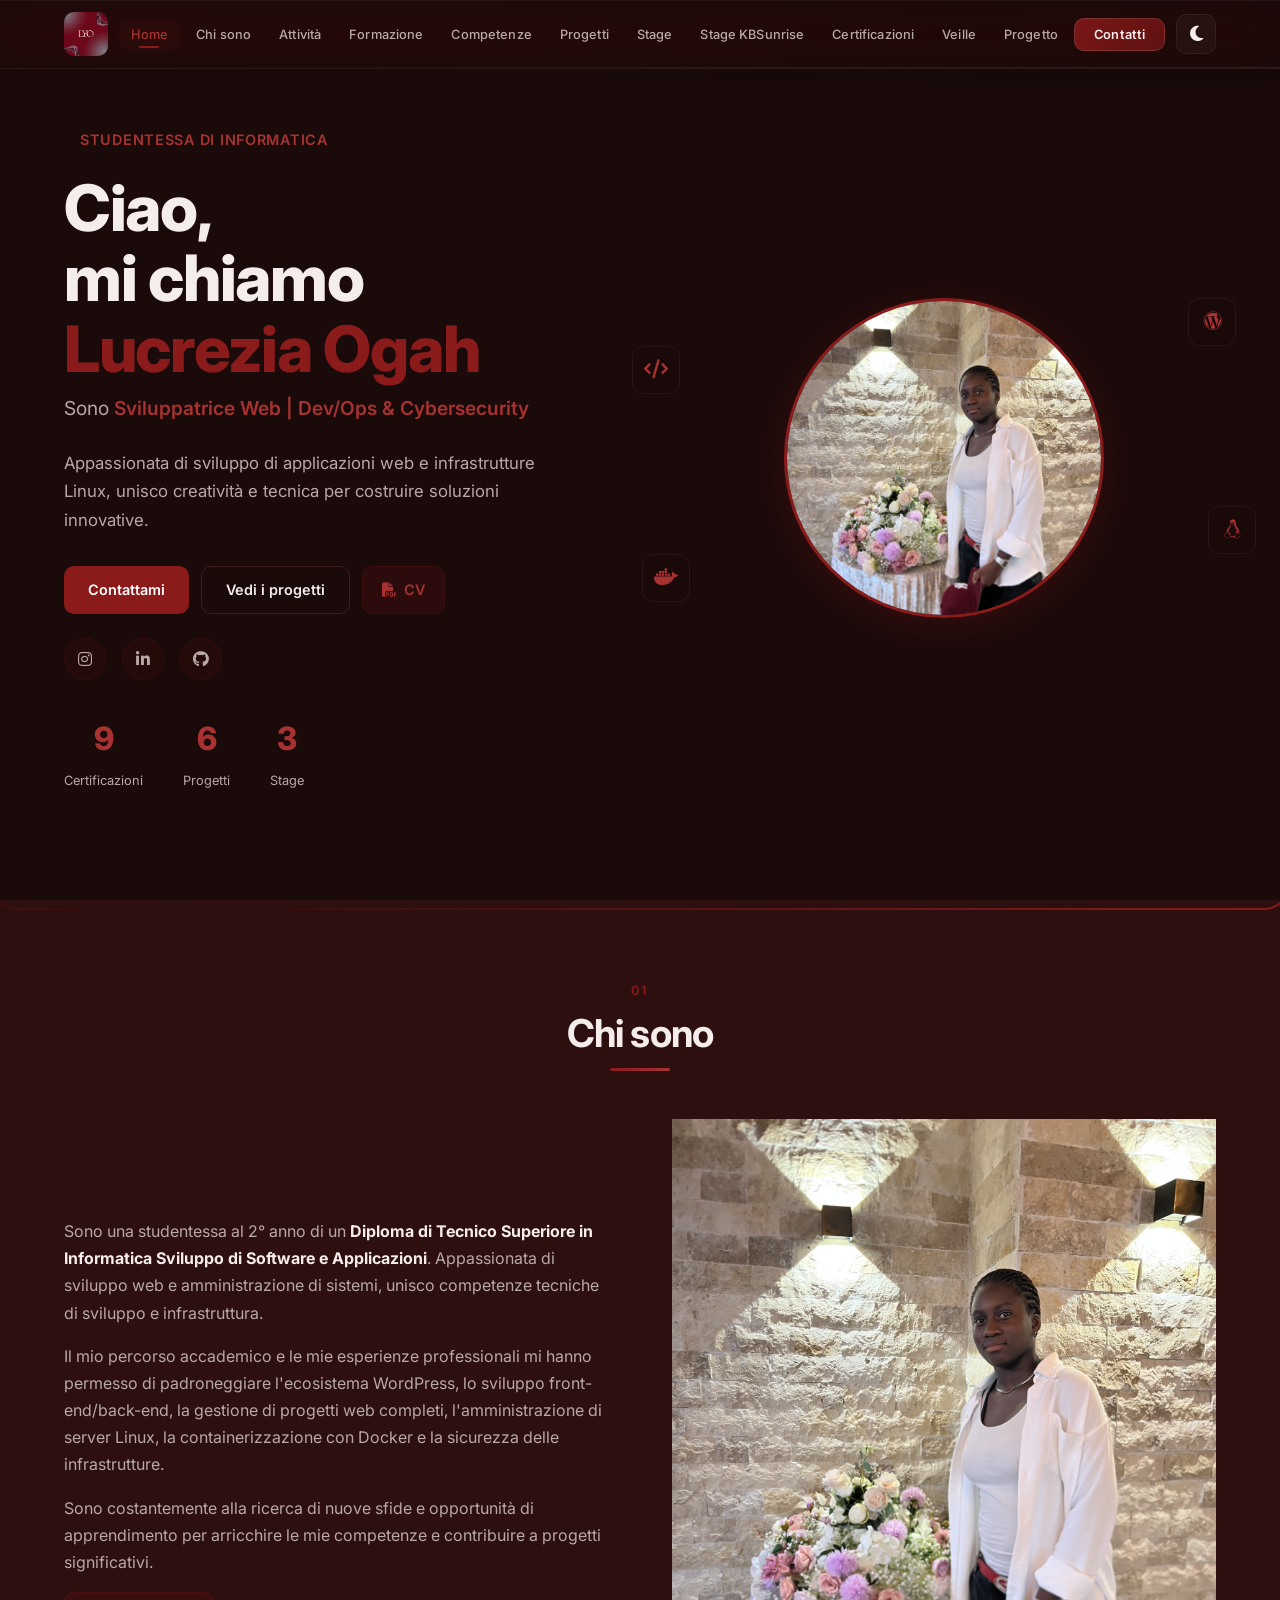
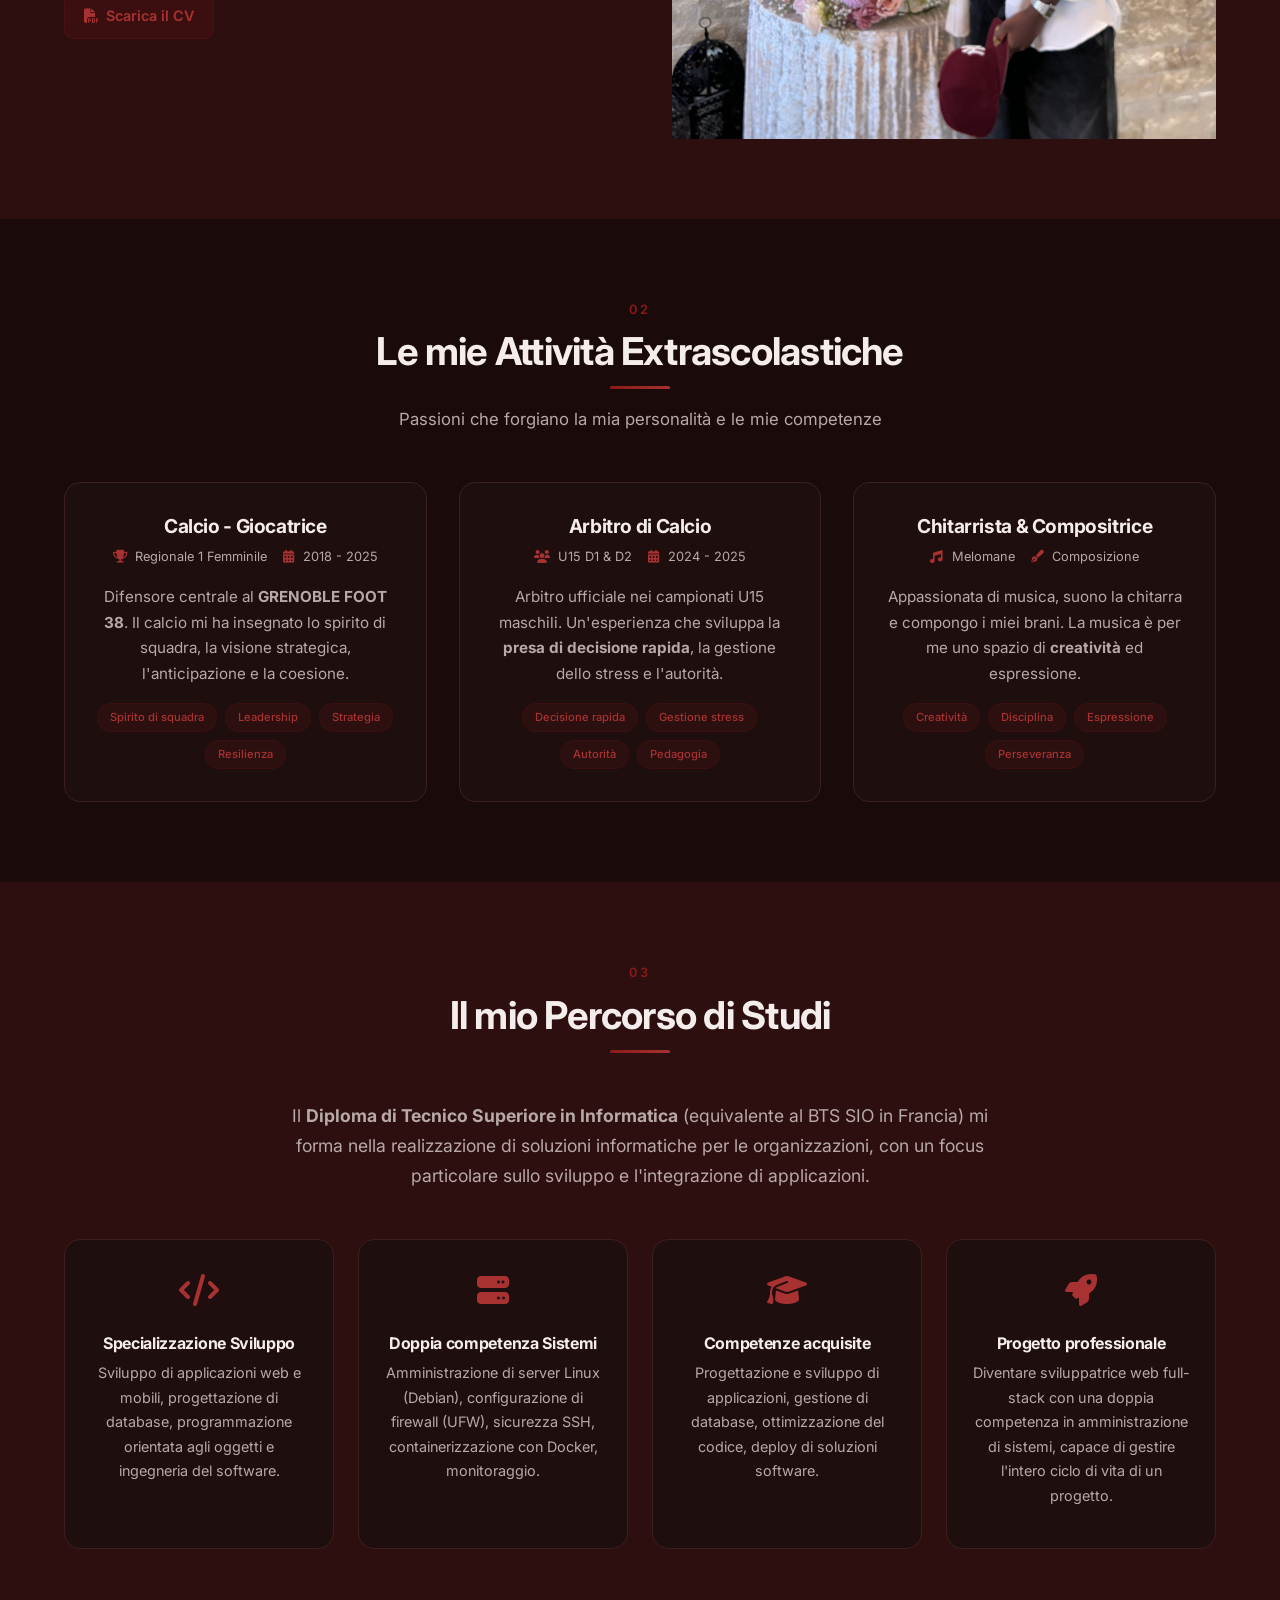
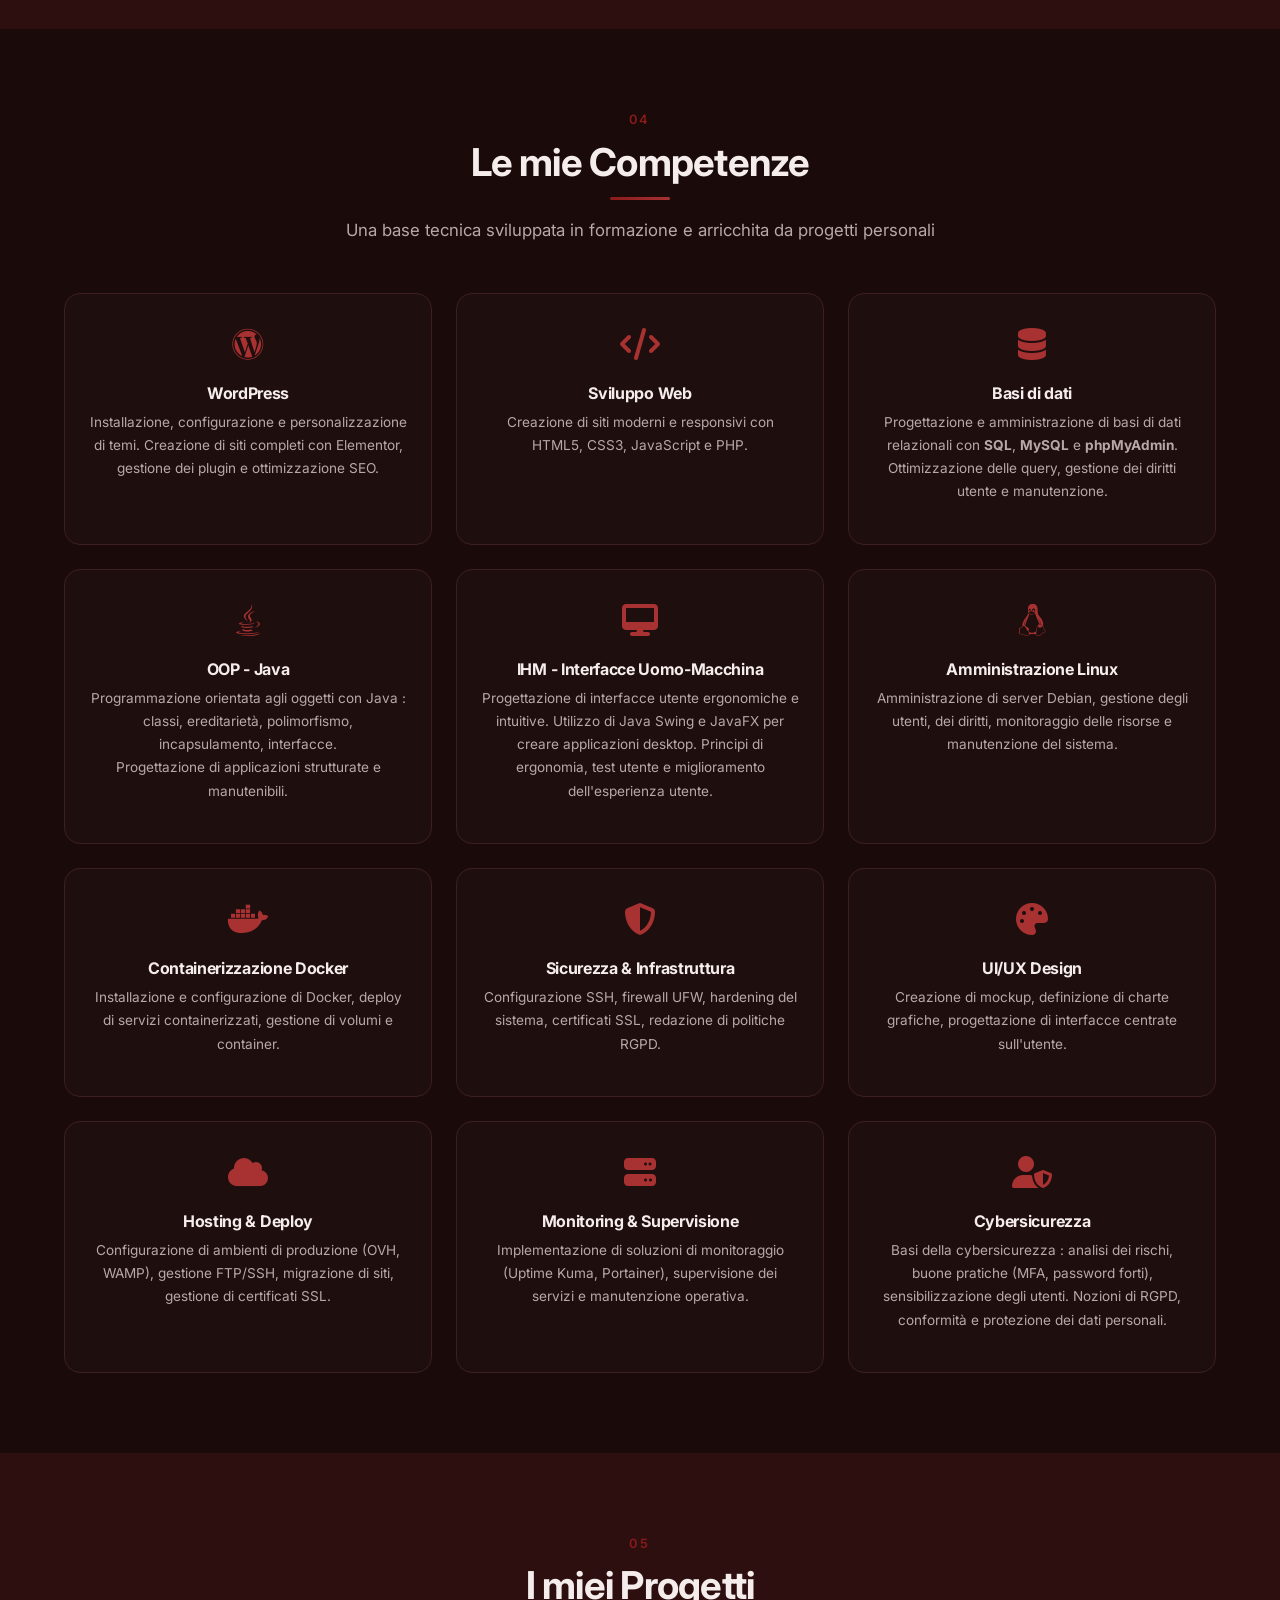
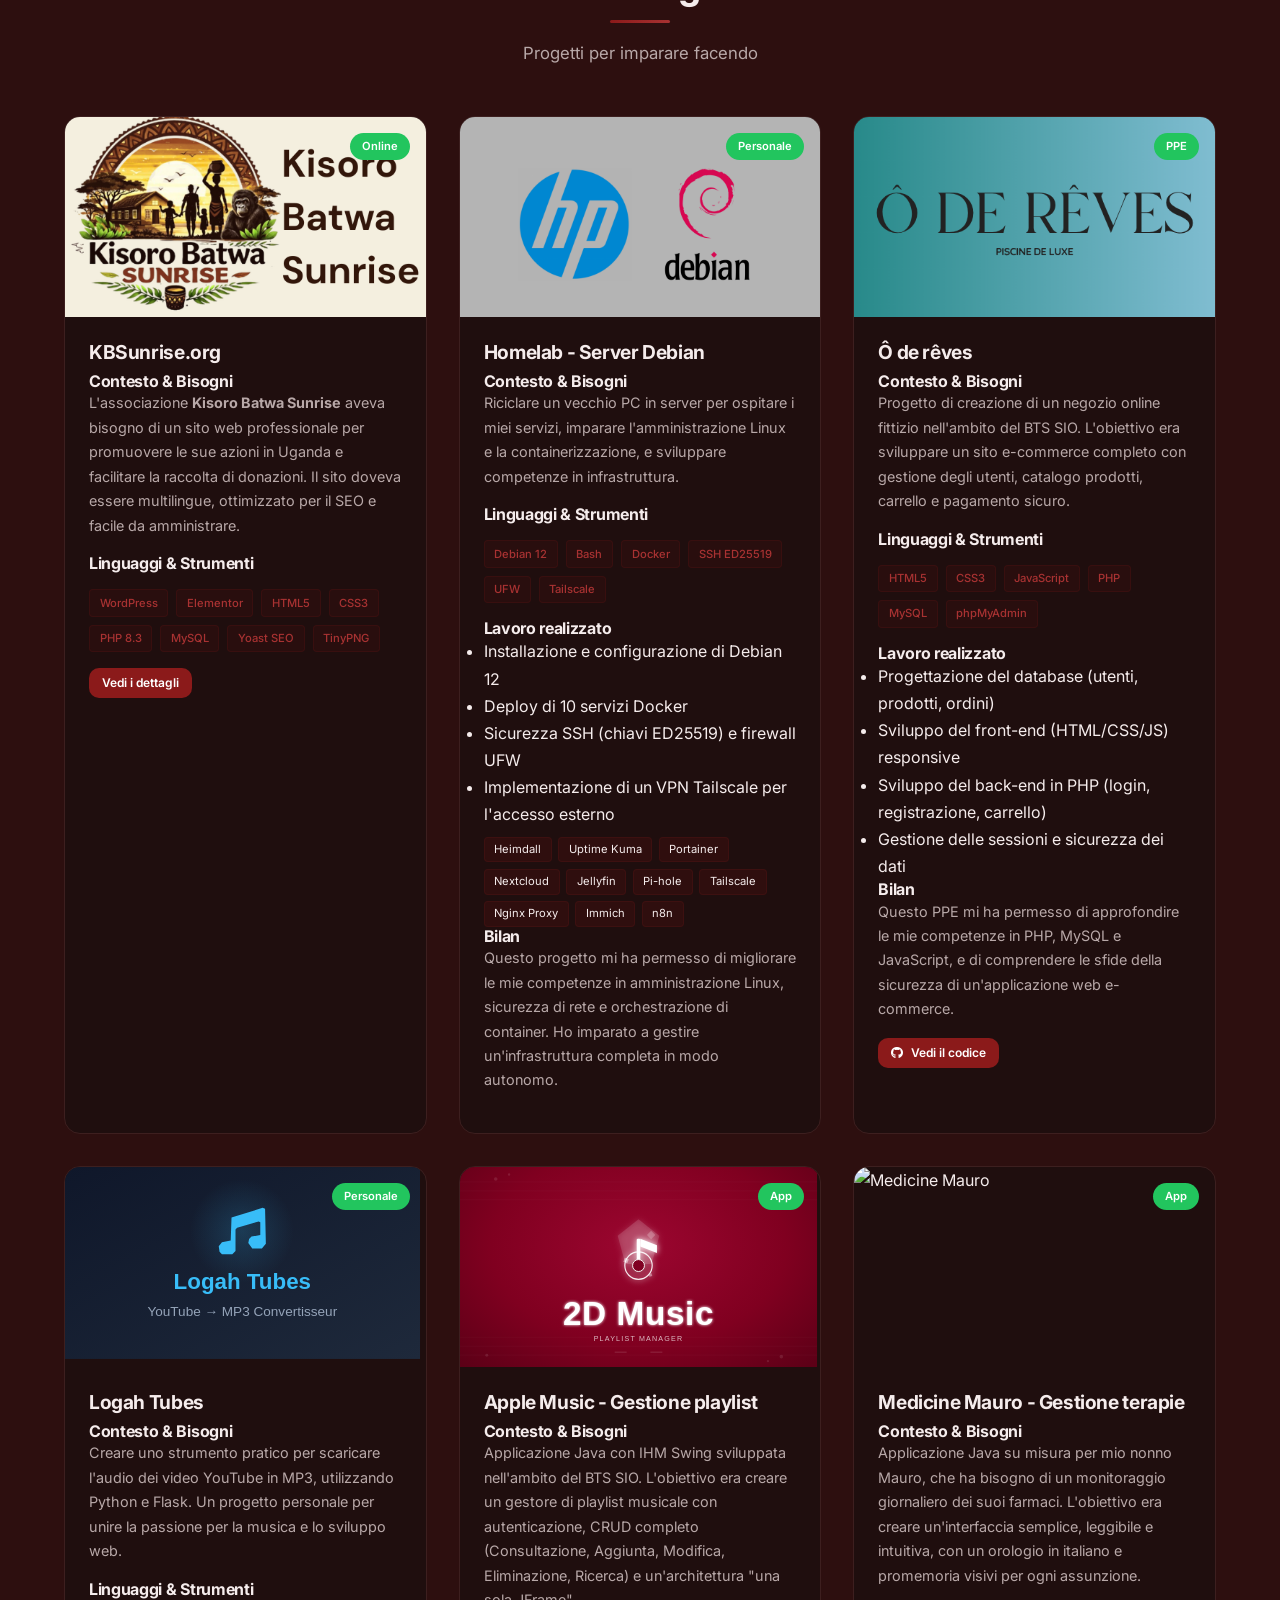
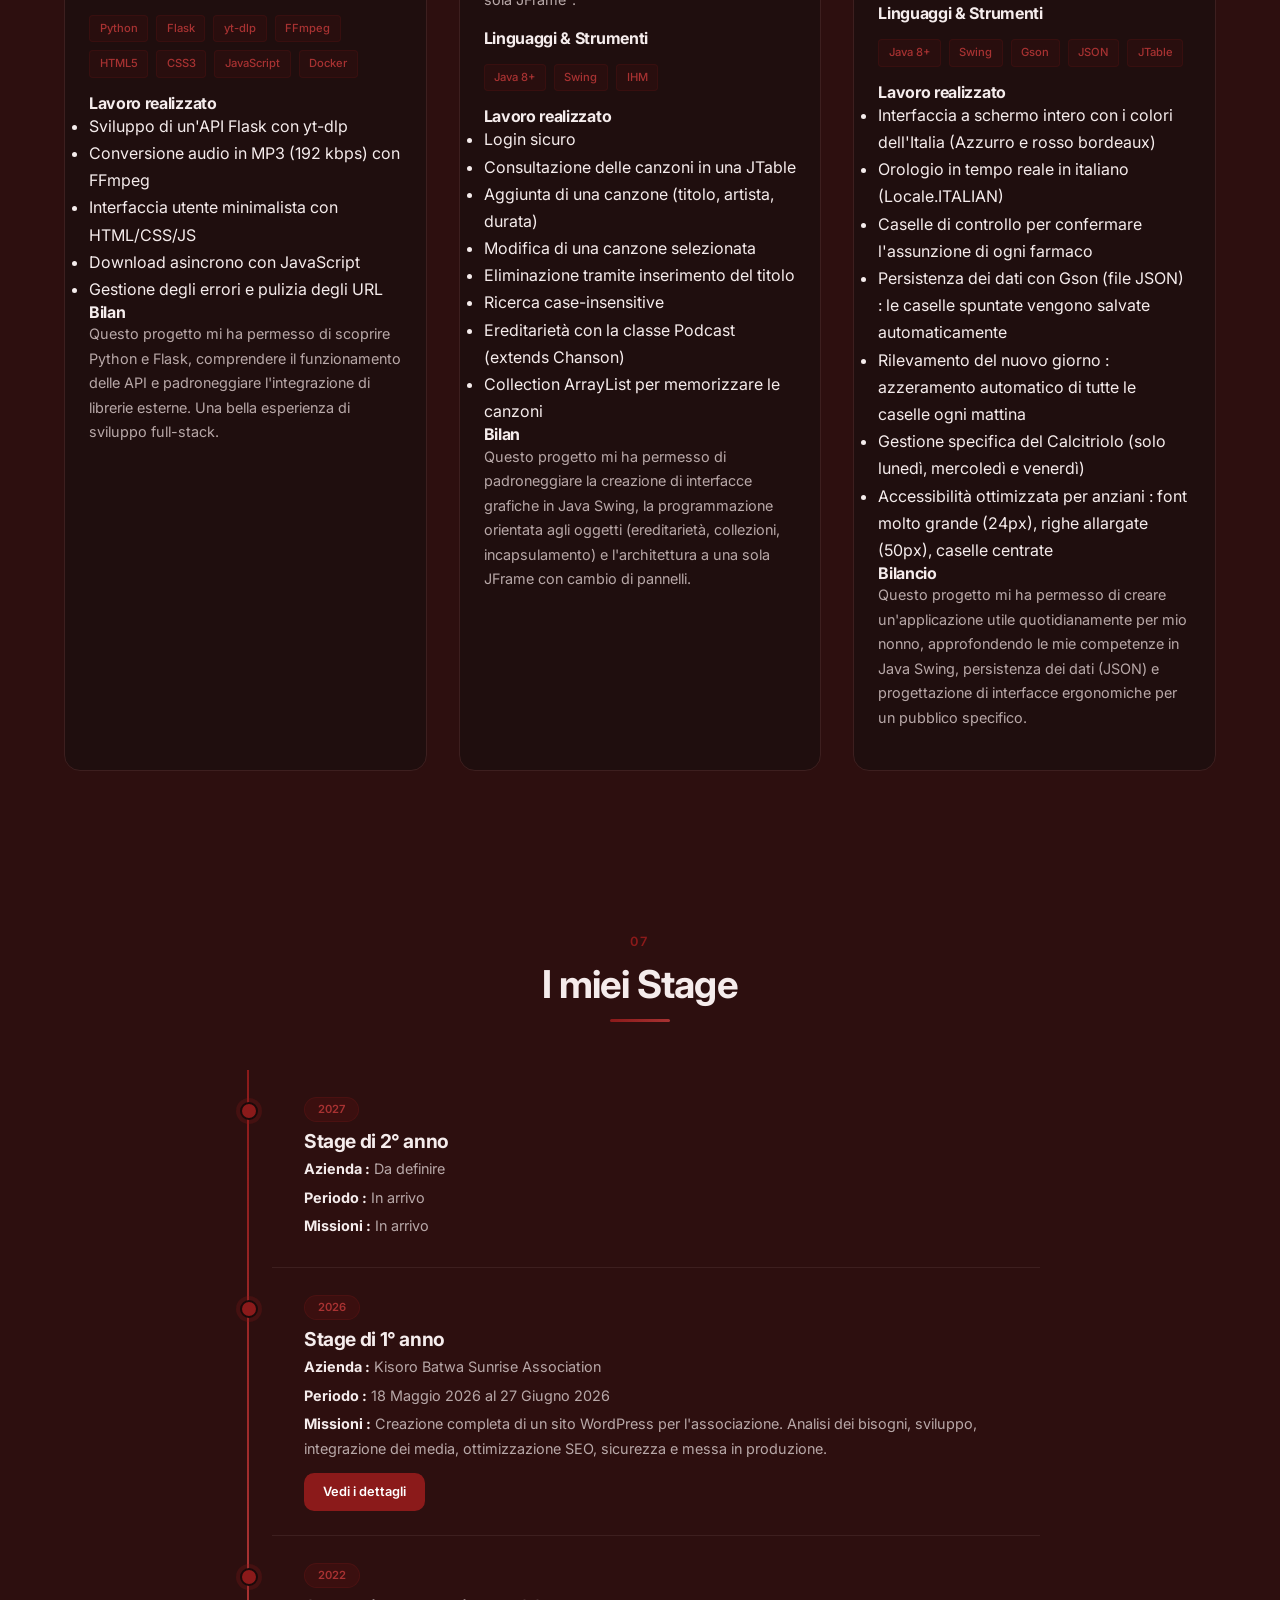
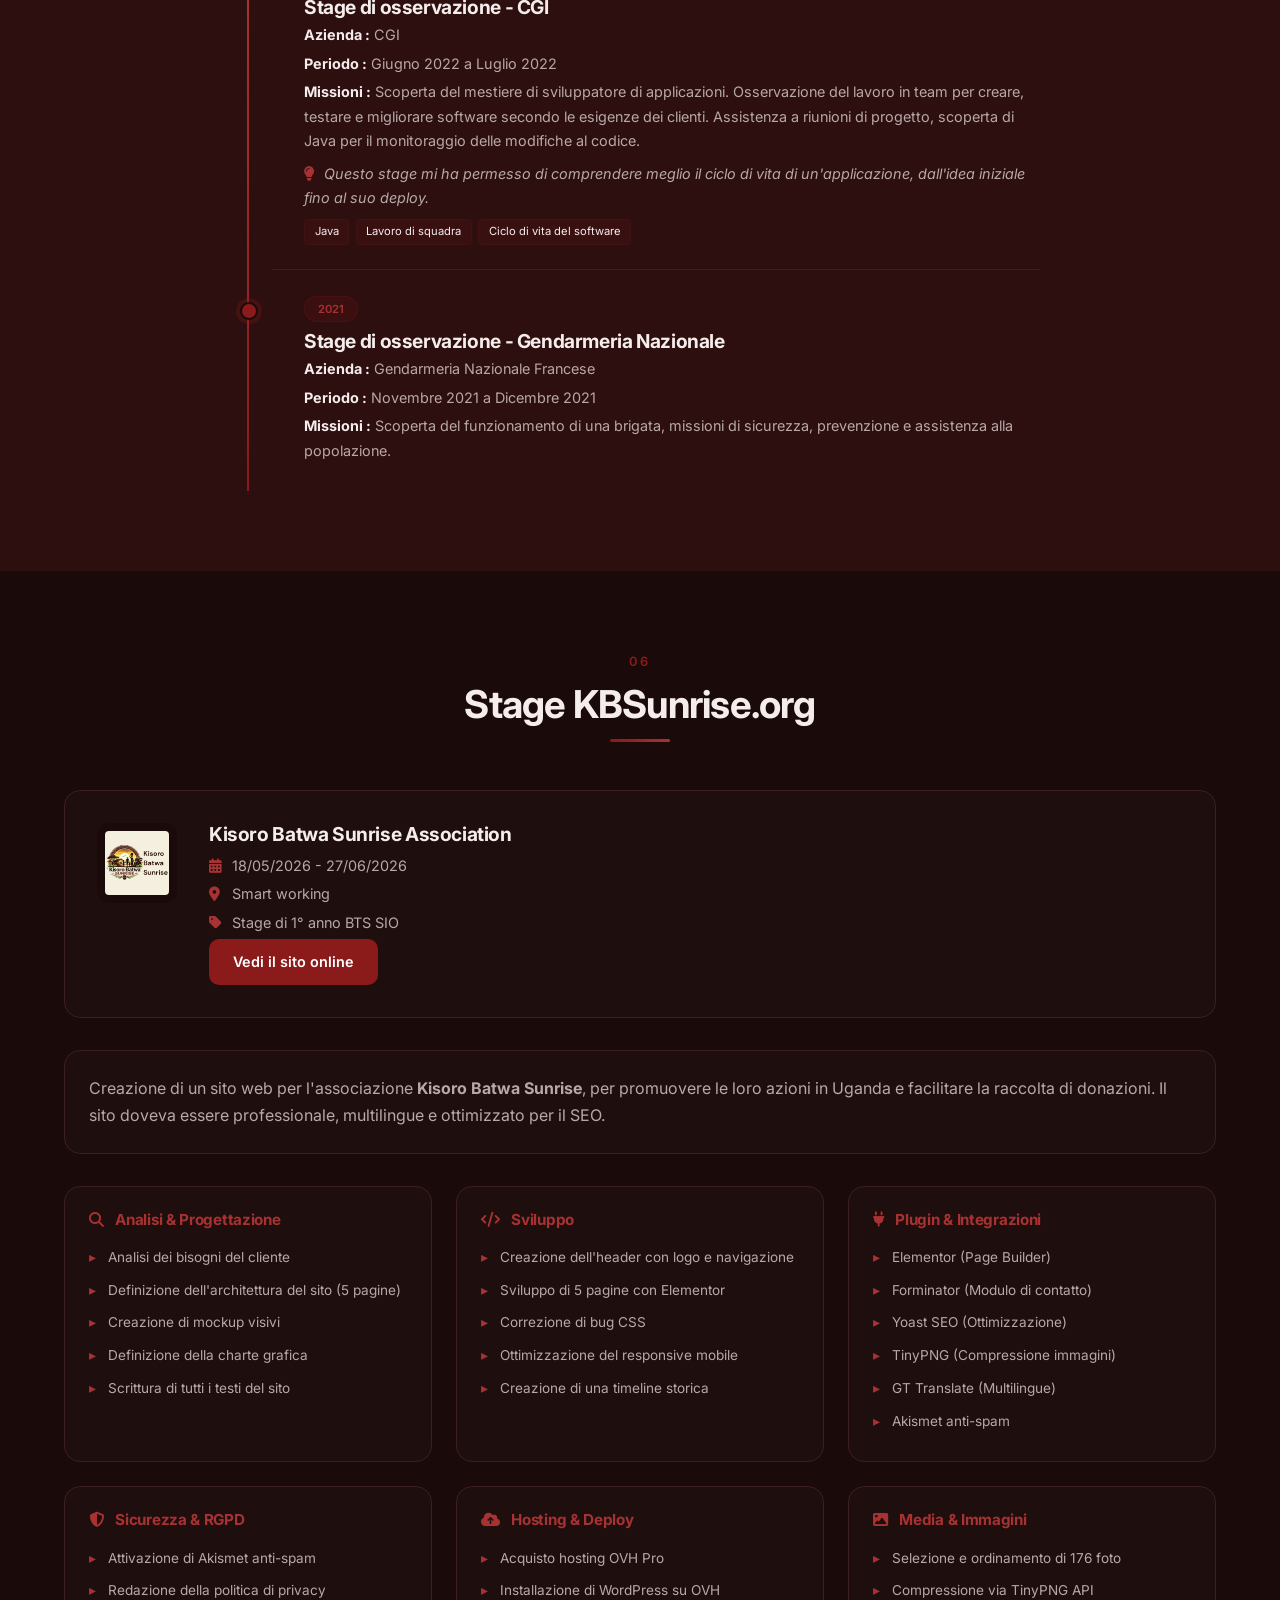
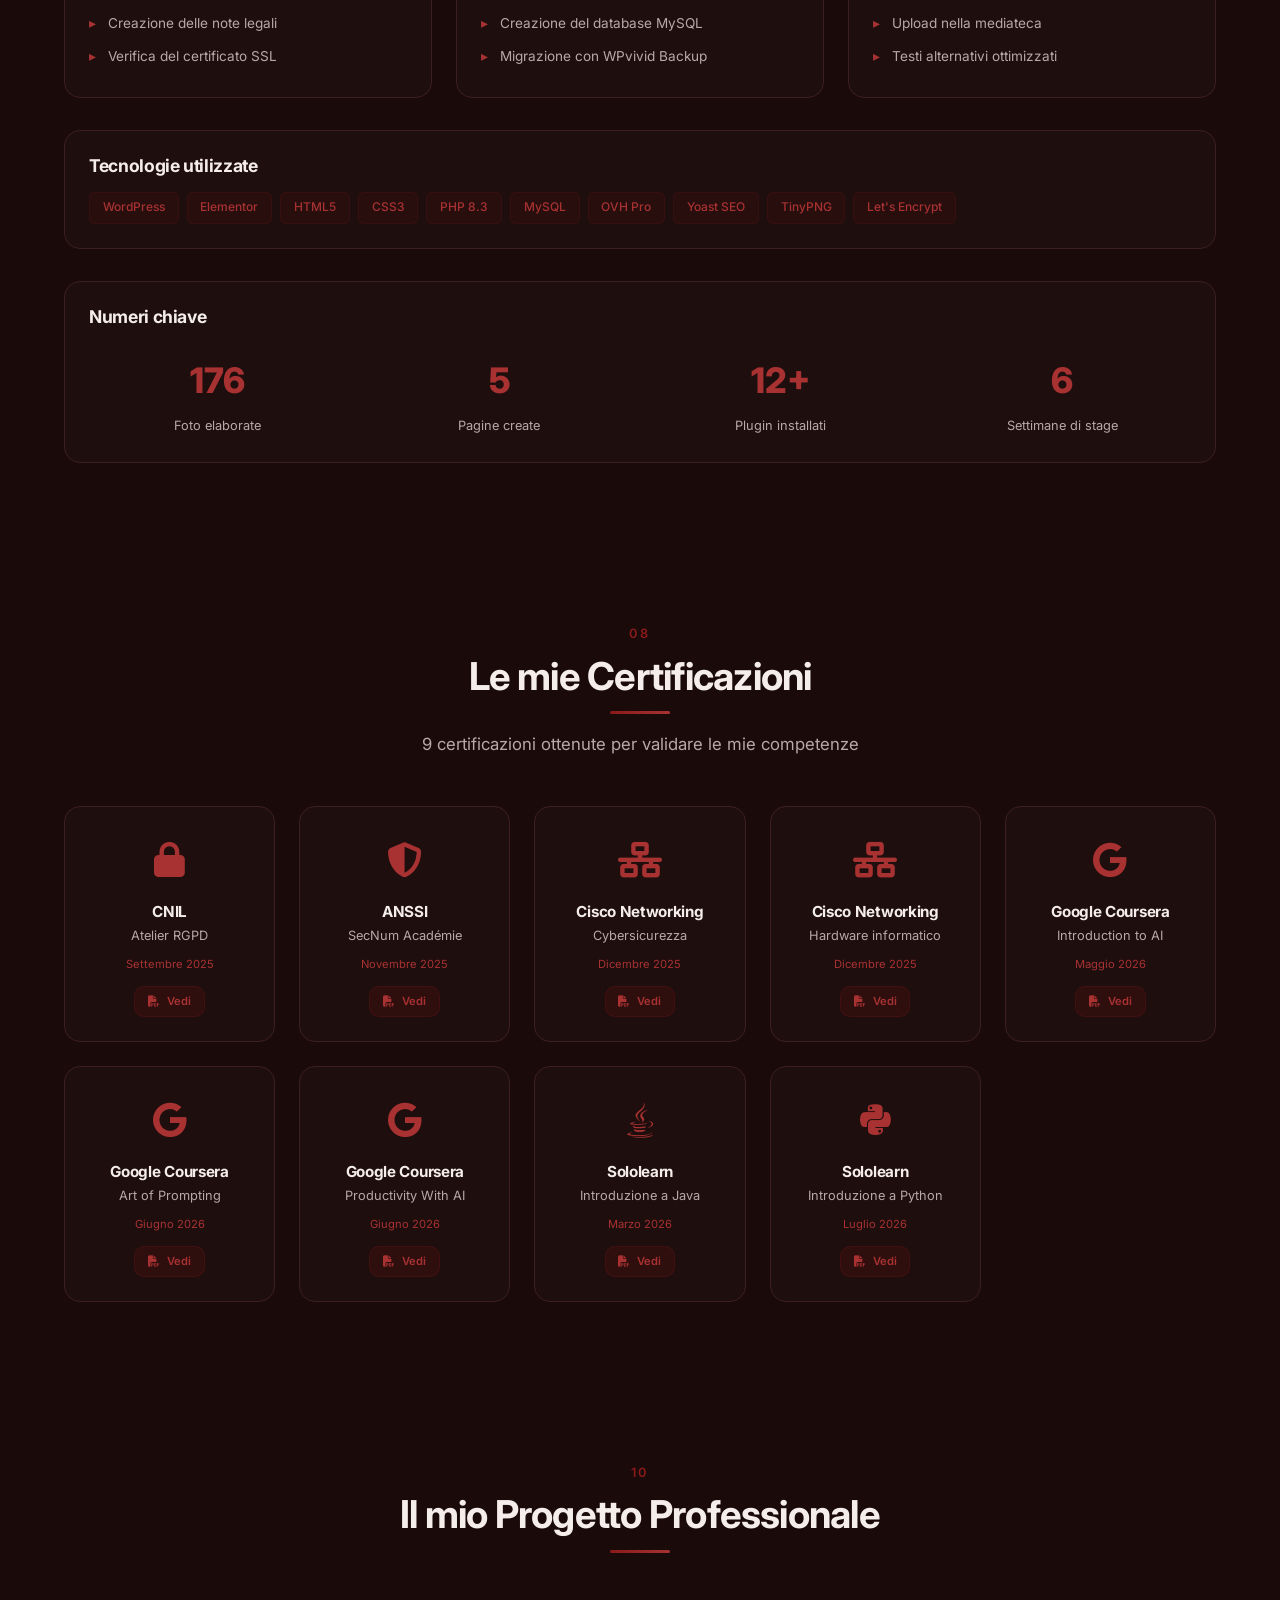
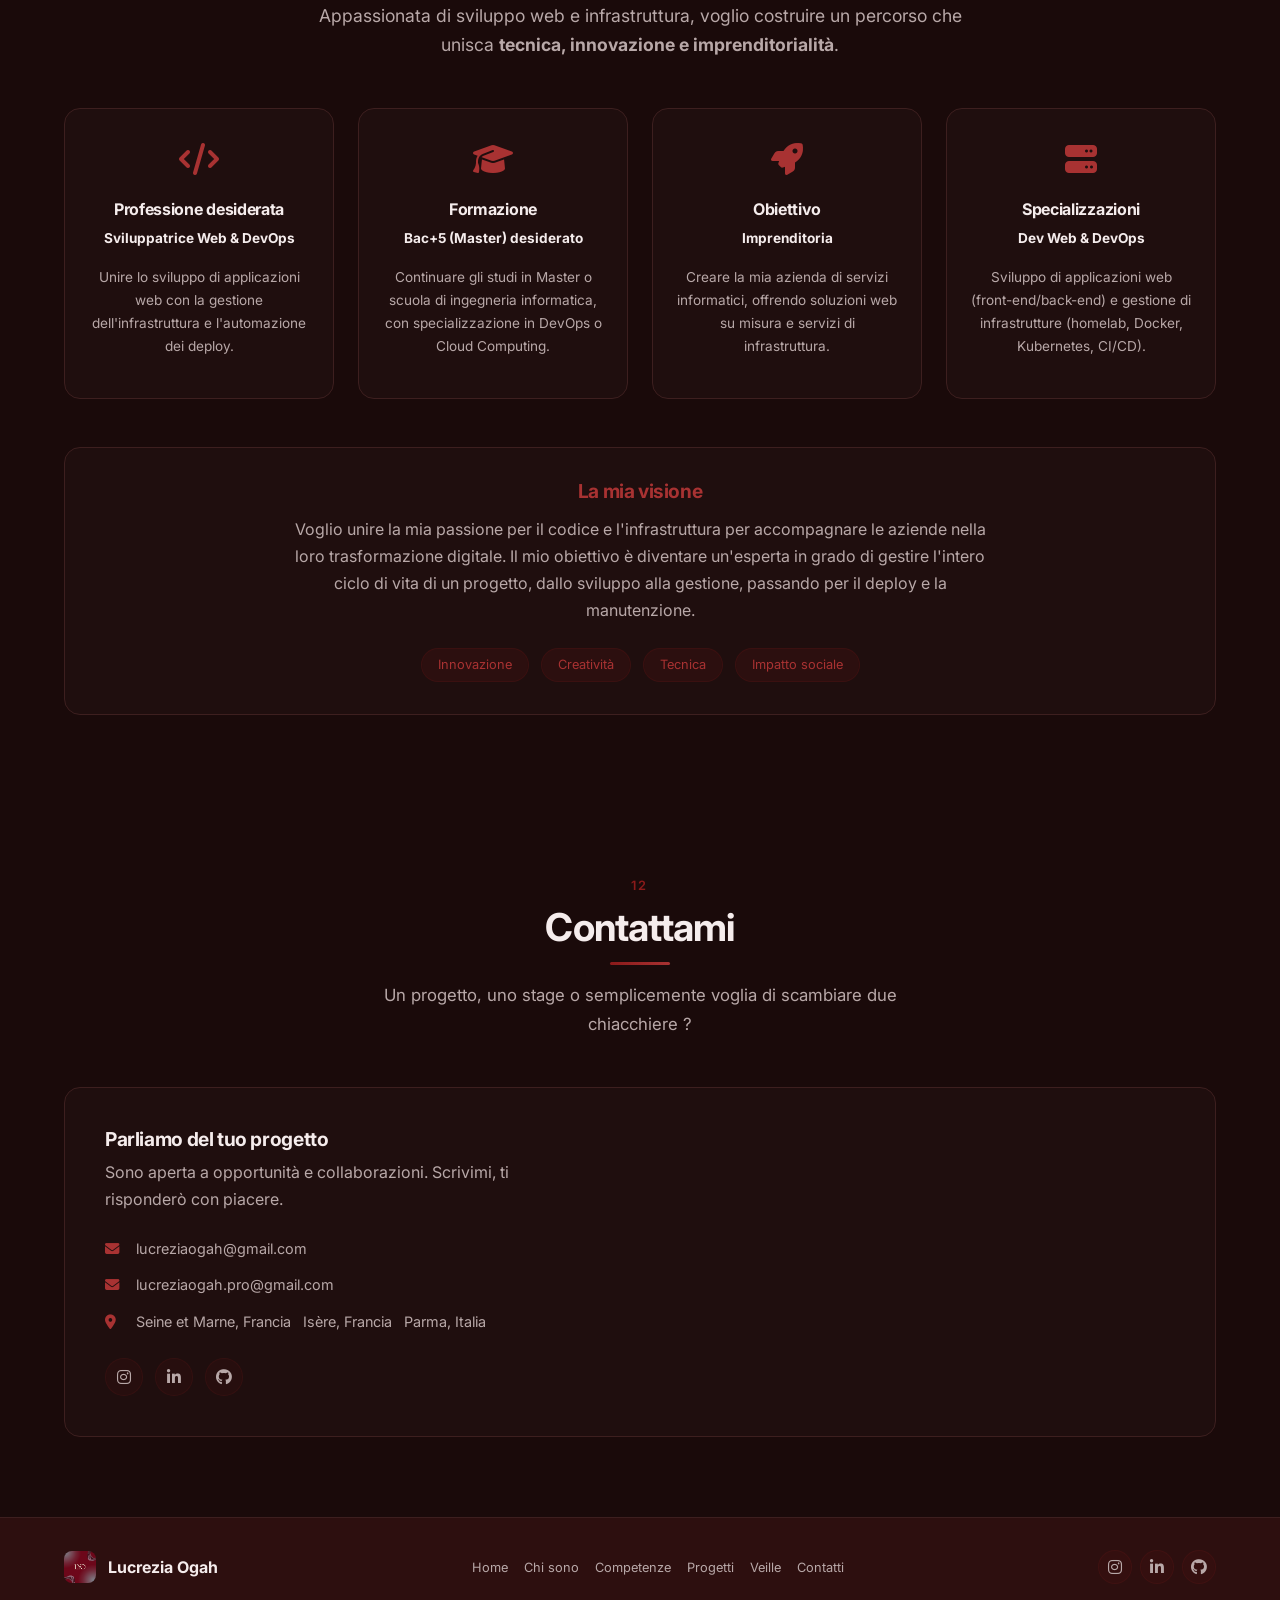
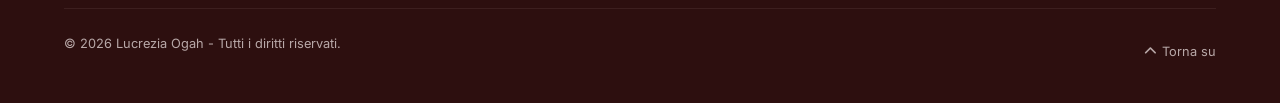
==== commit 6f2b28c2: "Add files via upload" ====
--- a/index.html
+++ b/index.html
@@ -70,7 +70,7 @@
                         <span class="stat-label">Certificazioni</span>
                     </div>
                     <div class="hero-stat">
-                        <span class="stat-number">5</span>
+                        <span class="stat-number">6</span>
                         <span class="stat-label">Progetti</span>
                     </div>
                     <div class="hero-stat">
@@ -508,6 +508,48 @@
                         </div>
                     </div>
                 </div>
+            <!-- PROGETTO 6 : Medicine Mauro (Java IHM) -->
+<div class="carte-projet">
+    <div class="image-projet">
+        <img src="image/medicine_mauro_logo.svg" alt="Medicine Mauro">
+        <span class="badge-projet">App</span>
+    </div>
+    <div class="contenu-projet">
+        <h3>Medicine Mauro - Gestione terapie</h3>
+        <div class="projet-details">
+            <div class="projet-section">
+                <h4>Contesto & Bisogni</h4>
+                <p>Applicazione Java su misura per mio nonno Mauro, che ha bisogno di un monitoraggio giornaliero dei suoi farmaci. L'obiettivo era creare un'interfaccia semplice, leggibile e intuitiva, con un orologio in italiano e promemoria visivi per ogni assunzione.</p>
+            </div>
+            <div class="projet-section">
+                <h4>Linguaggi & Strumenti</h4>
+                <div class="tech-projet">
+                    <span>Java 8+</span>
+                    <span>Swing</span>
+                    <span>Gson</span>
+                    <span>JSON</span>
+                    <span>JTable</span>
+                </div>
+            </div>
+            <div class="projet-section">
+                <h4>Lavoro realizzato</h4>
+                <ul class="projet-liste">
+                    <li>Interfaccia a schermo intero con i colori dell'Italia (Azzurro e rosso bordeaux)</li>
+                    <li>Orologio in tempo reale in italiano (Locale.ITALIAN)</li>
+                    <li>Caselle di controllo per confermare l'assunzione di ogni farmaco</li>
+                    <li>Persistenza dei dati con Gson (file JSON) : le caselle spuntate vengono salvate automaticamente</li>
+                    <li>Rilevamento del nuovo giorno : azzeramento automatico di tutte le caselle ogni mattina</li>
+                    <li>Gestione specifica del Calcitriolo (solo lunedì, mercoledì e venerdì)</li>
+                    <li>Accessibilità ottimizzata per anziani : font molto grande (24px), righe allargate (50px), caselle centrate</li>
+                </ul>
+            </div>
+            <div class="projet-section">
+                <h4>Bilancio</h4>
+                <p>Questo progetto mi ha permesso di creare un'applicazione utile quotidianamente per mio nonno, approfondendo le mie competenze in Java Swing, persistenza dei dati (JSON) e progettazione di interfacce ergonomiche per un pubblico specifico.</p>
+            </div>
+        </div>
+    </div>
+</div>
             </div>
         </div>
     </section>
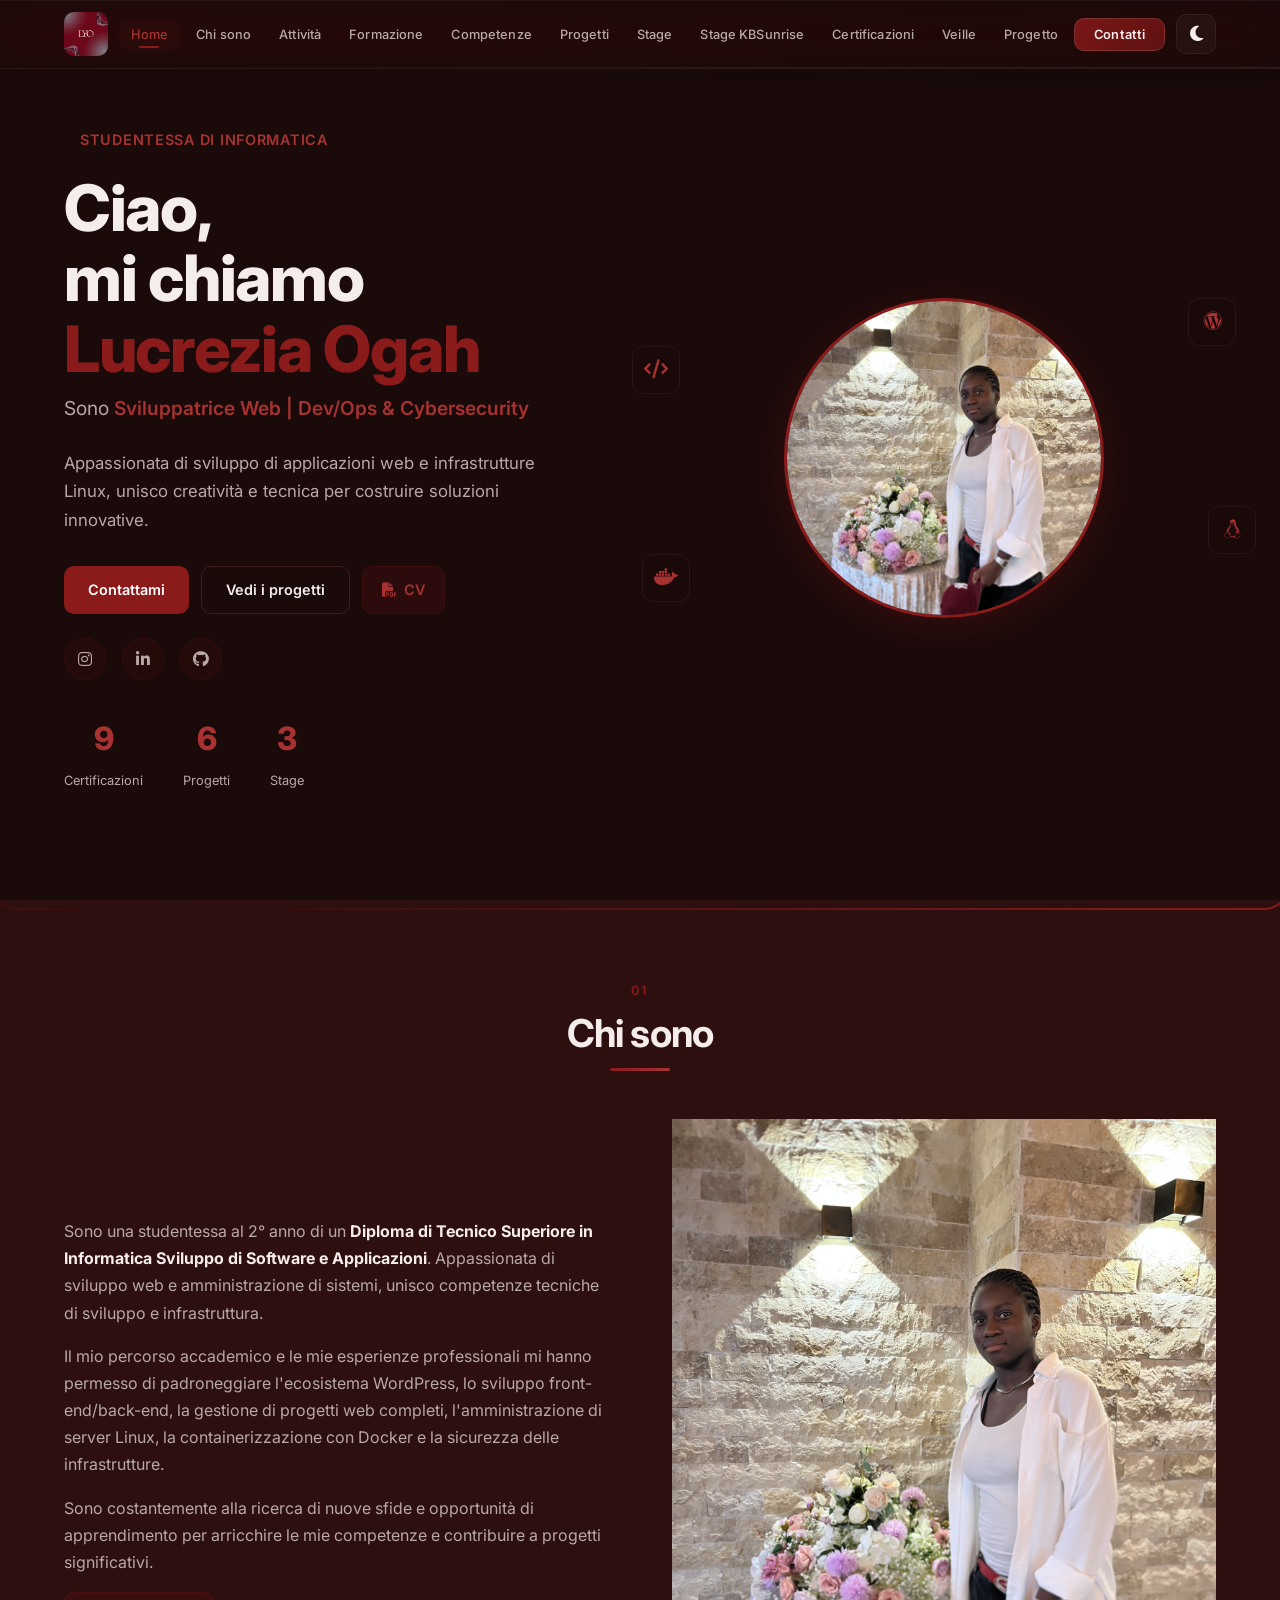
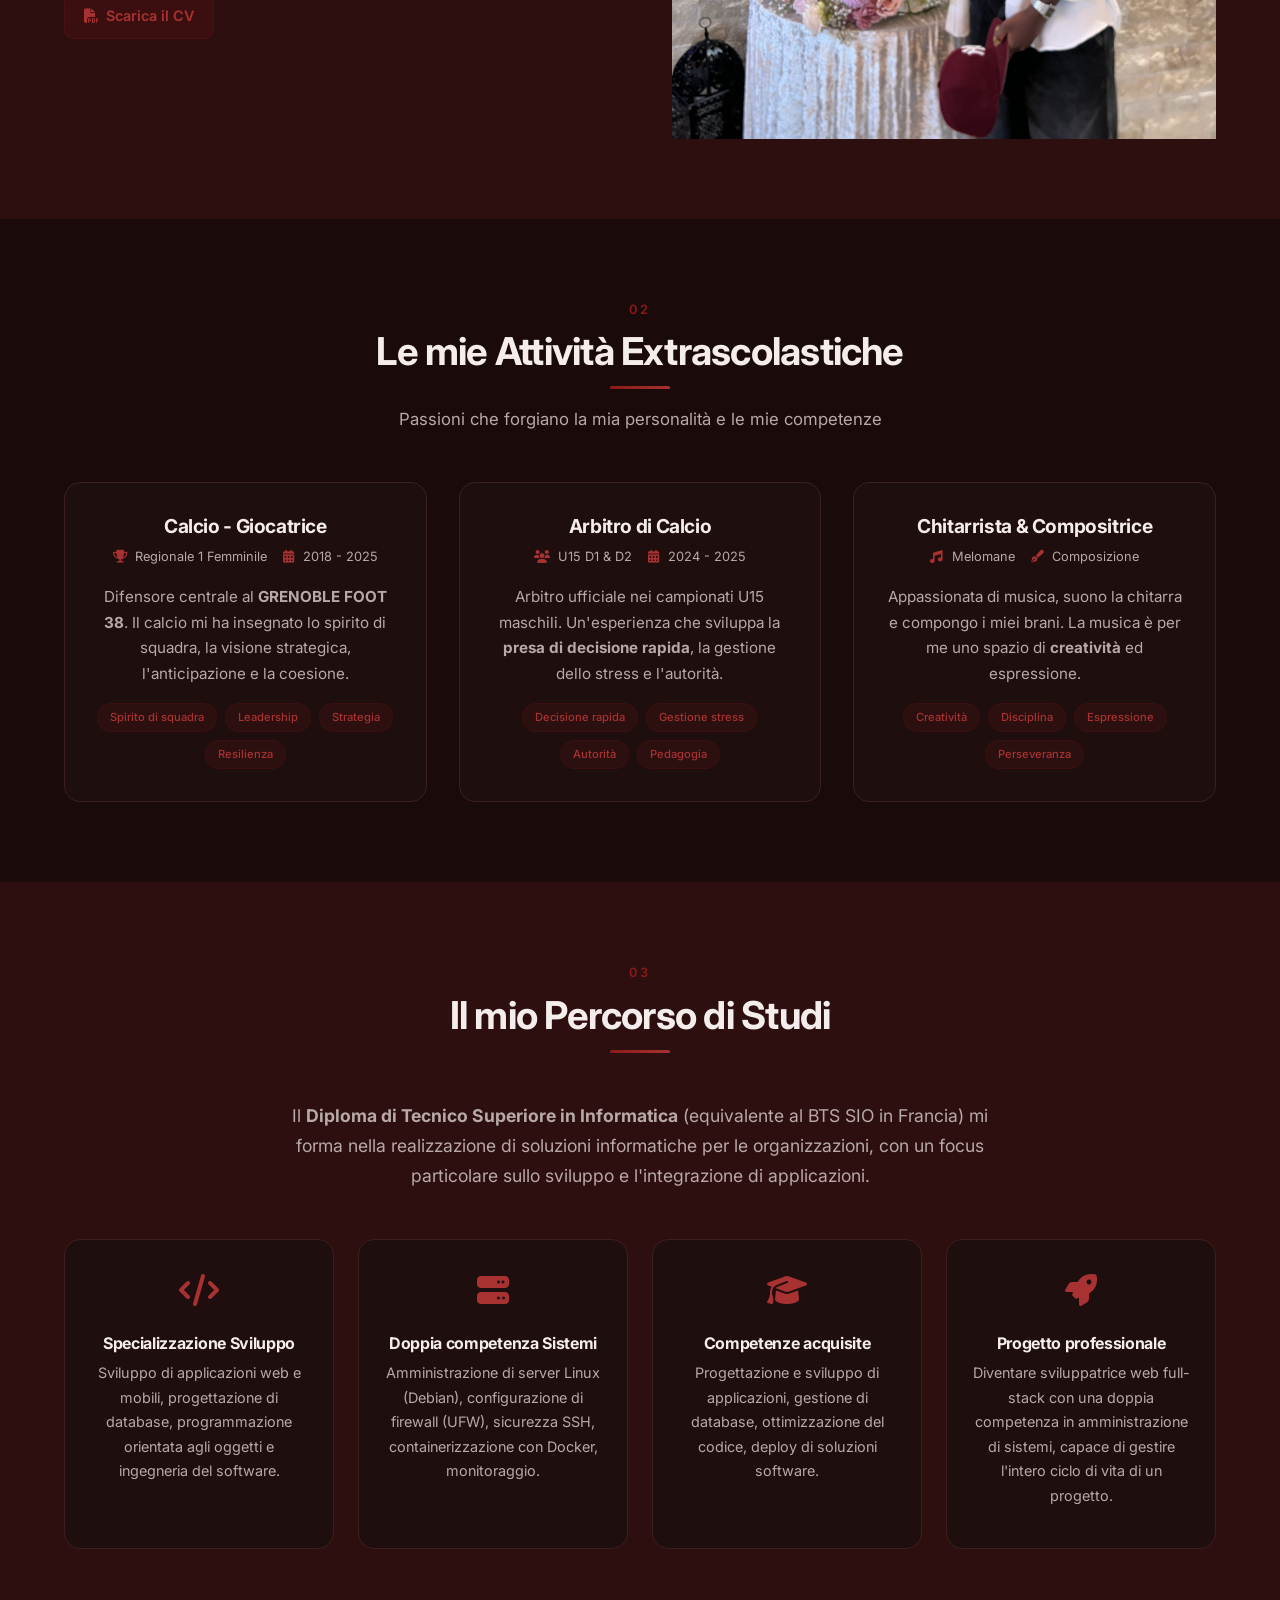
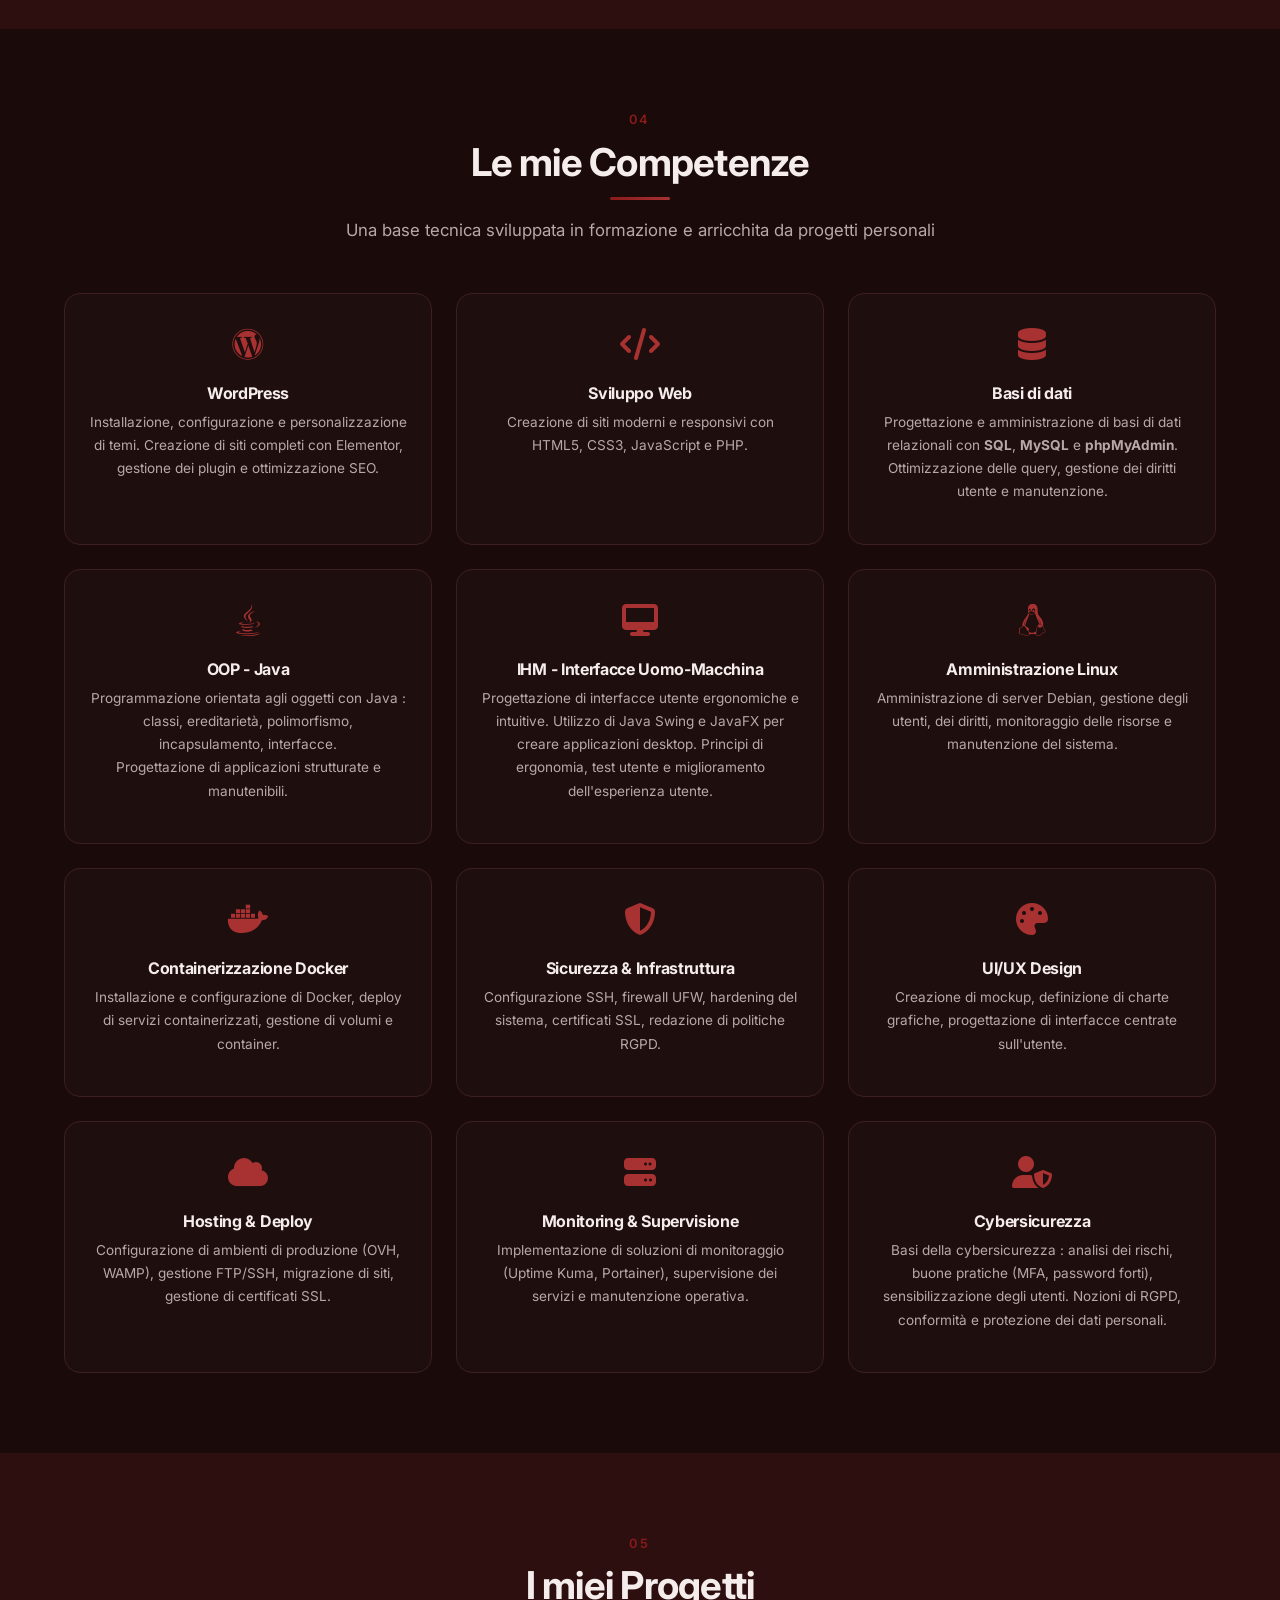
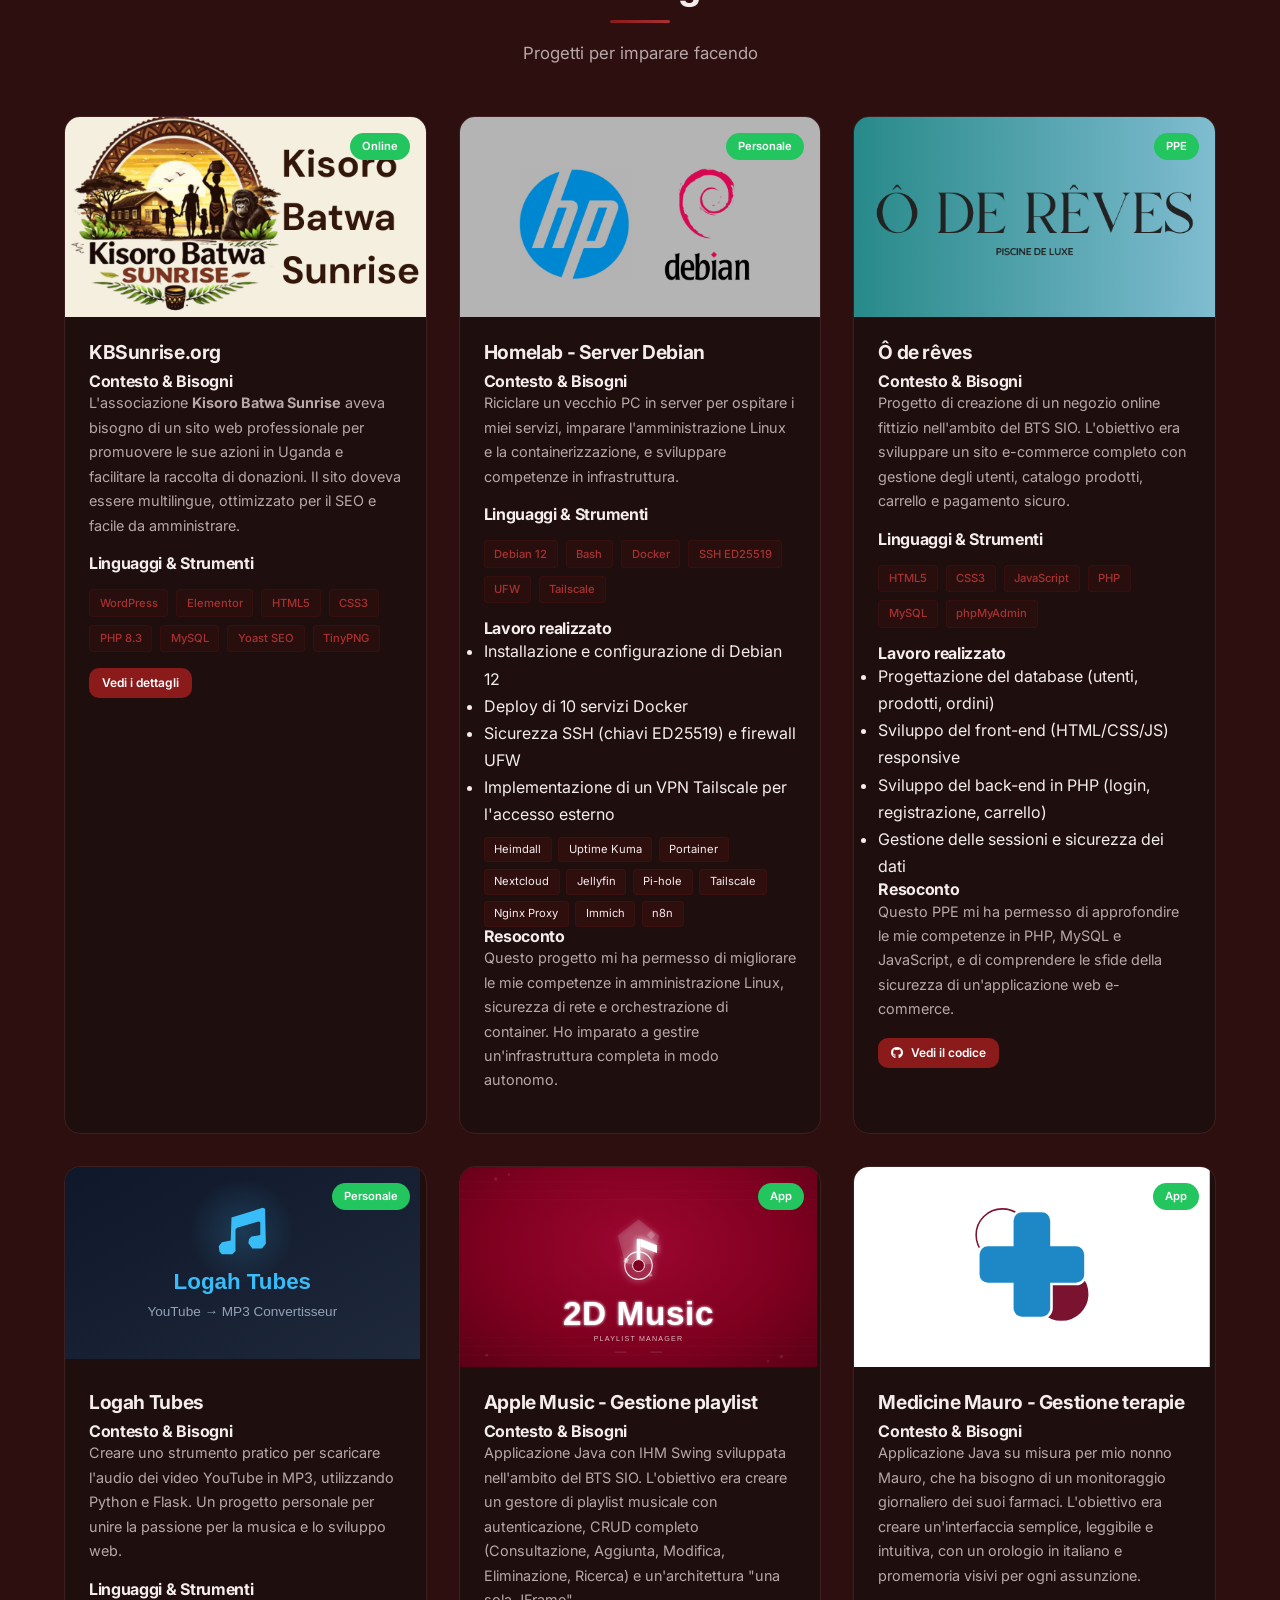
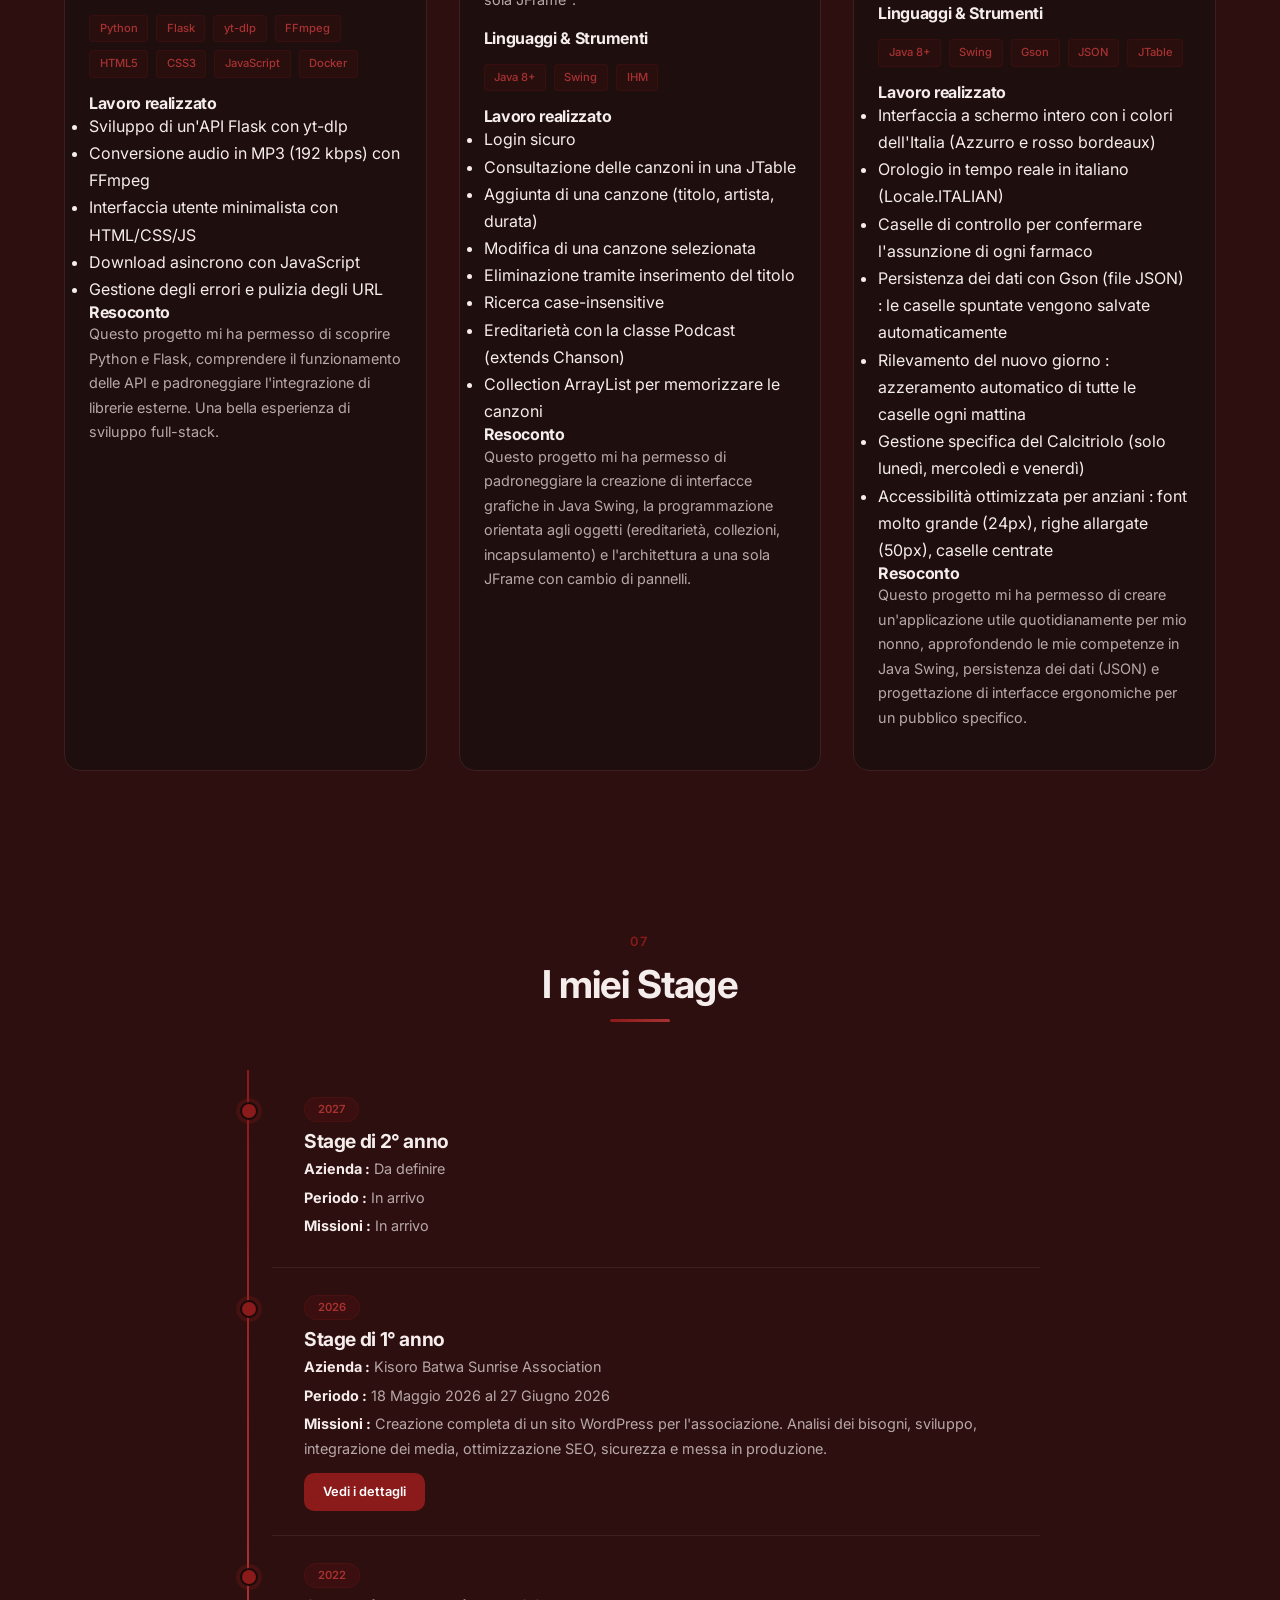
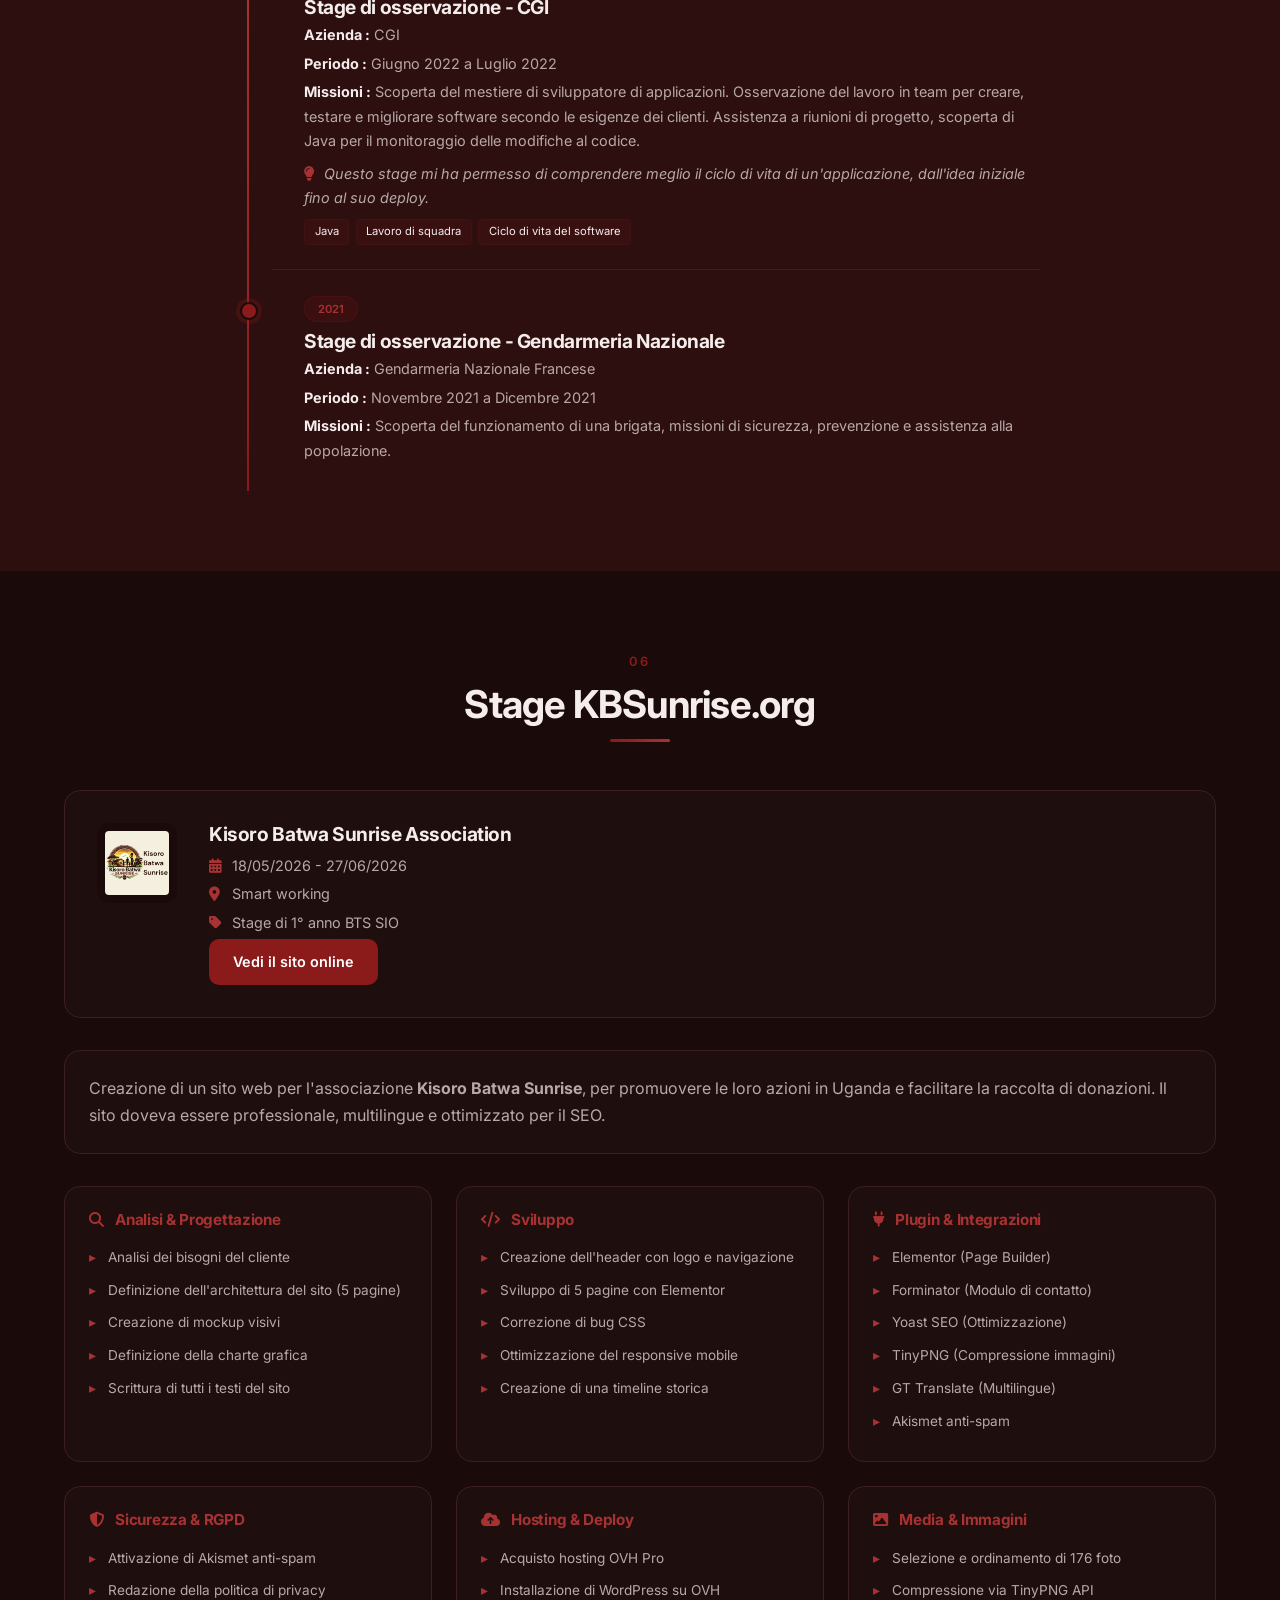
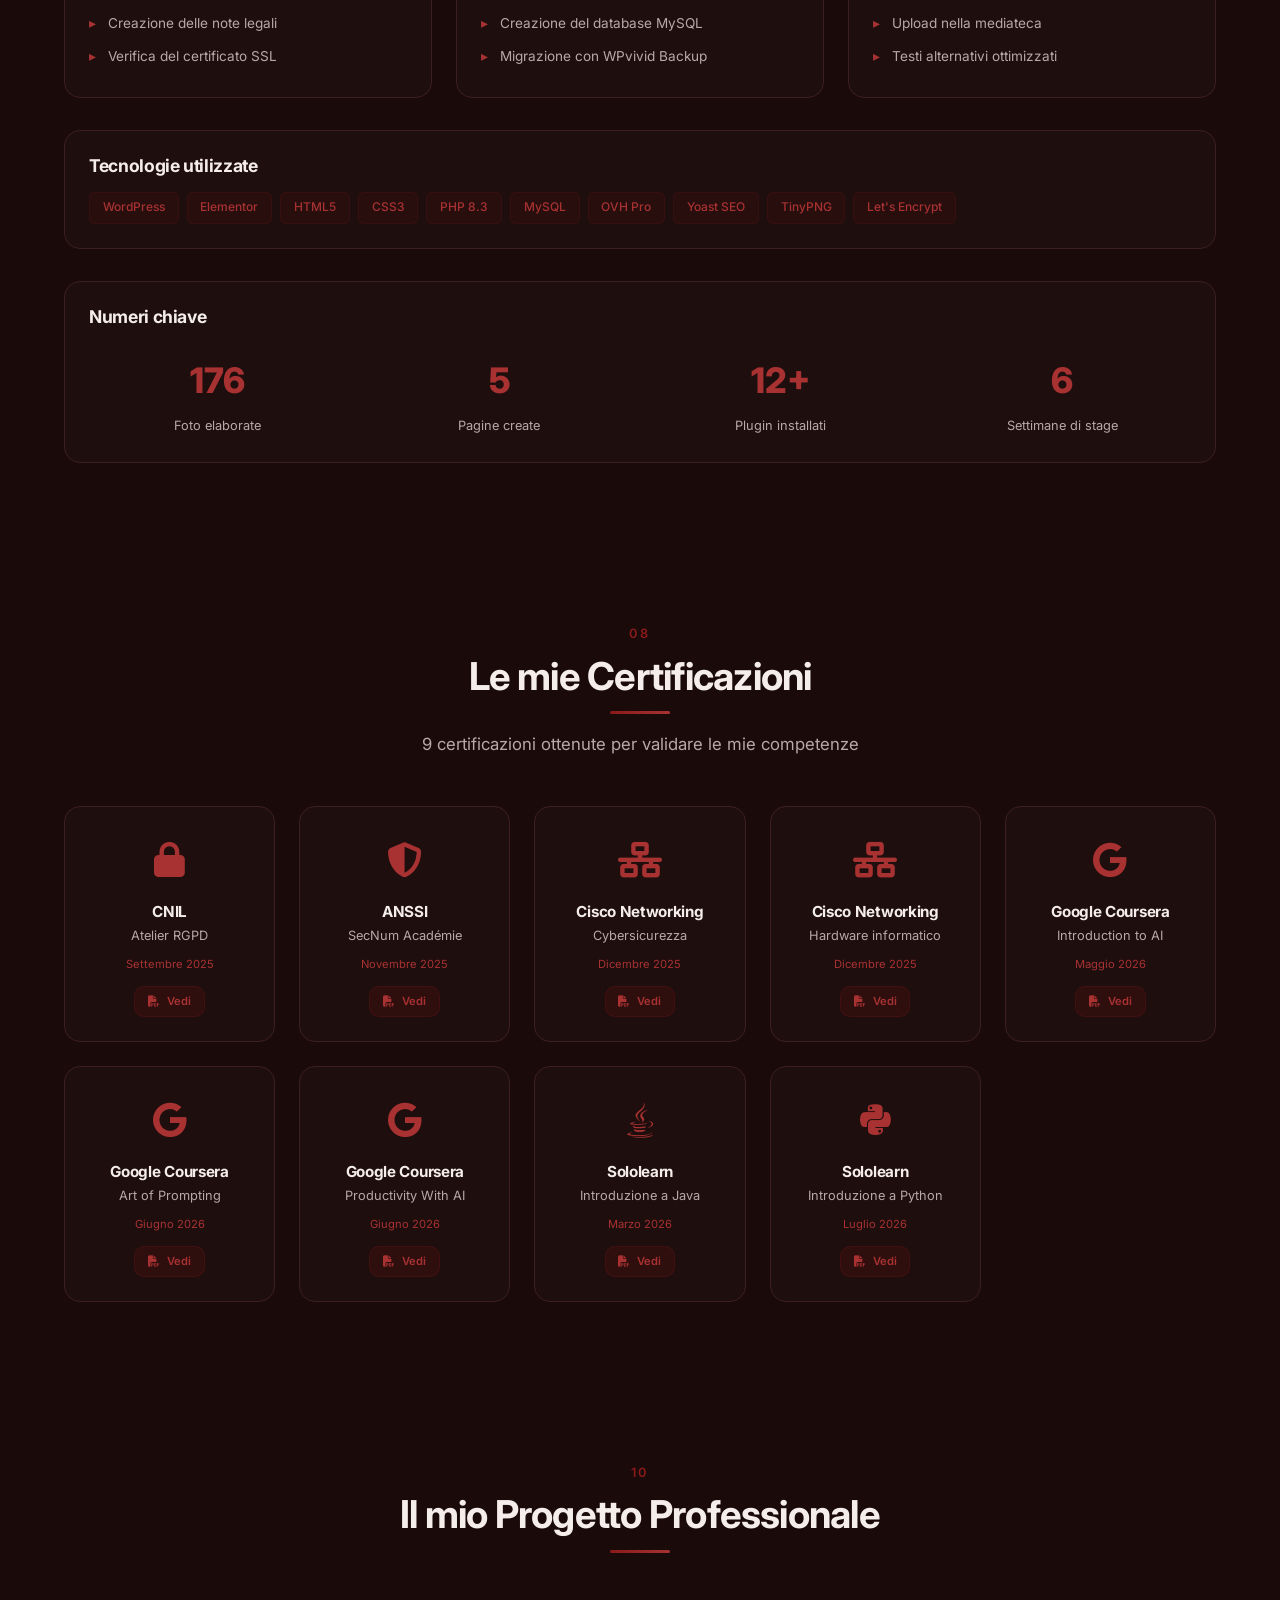
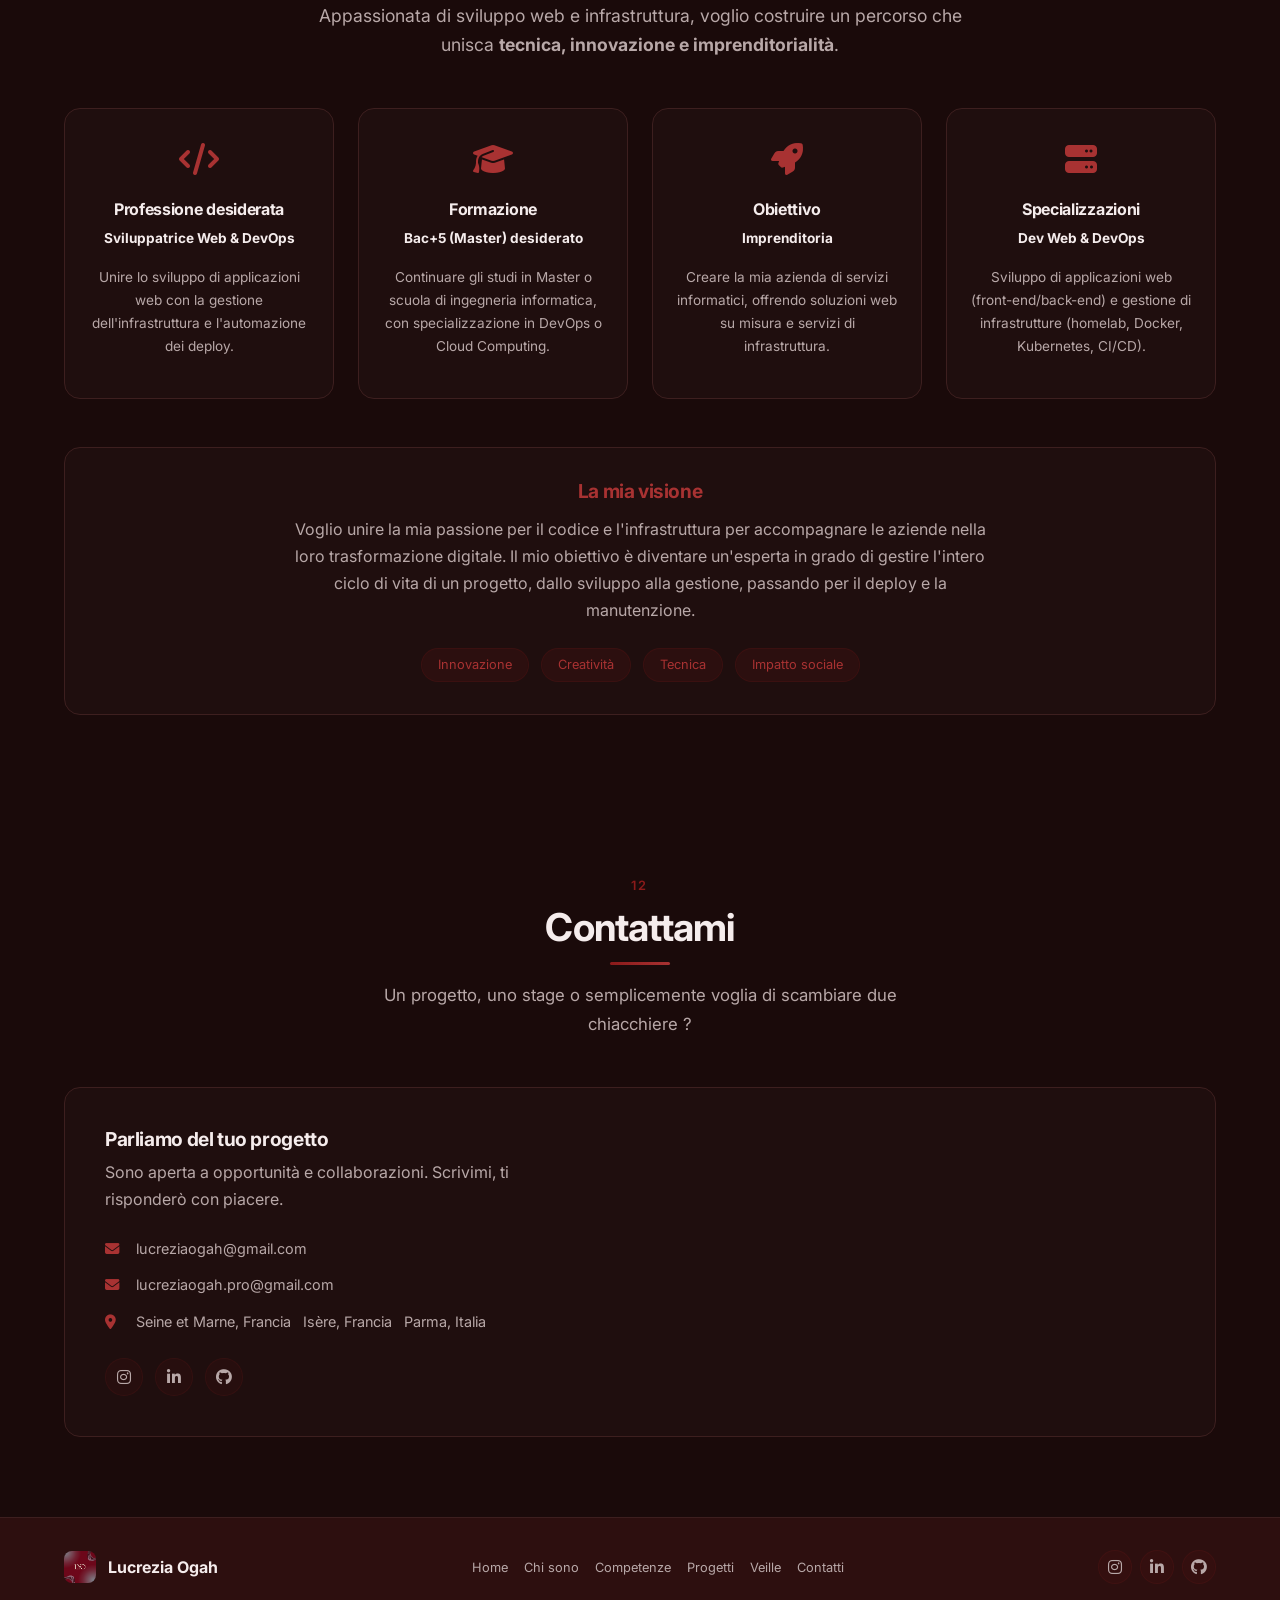
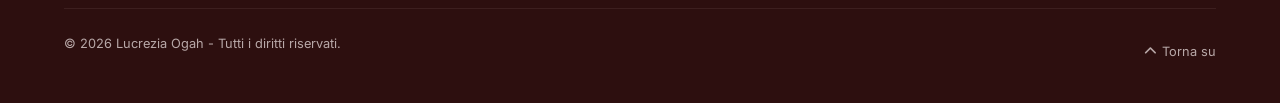
==== commit 989bbbdf: "Update index.html" ====
--- a/index.html
+++ b/index.html
@@ -373,7 +373,7 @@
                                 </div>
                             </div>
                             <div class="projet-section">
-                                <h4>Bilan</h4>
+                                <h4>Resoconto</h4>
                                 <p>Questo progetto mi ha permesso di migliorare le mie competenze in amministrazione Linux, sicurezza di rete e orchestrazione di container. Ho imparato a gestire un'infrastruttura completa in modo autonomo.</p>
                             </div>
                         </div>
@@ -413,7 +413,7 @@
                                 </ul>
                             </div>
                             <div class="projet-section">
-                                <h4>Bilan</h4>
+                                <h4>Resoconto</h4>
                                 <p>Questo PPE mi ha permesso di approfondire le mie competenze in PHP, MySQL e JavaScript, e di comprendere le sfide della sicurezza di un'applicazione web e-commerce.</p>
                             </div>
                         </div>
@@ -461,7 +461,7 @@
                                 </ul>
                             </div>
                             <div class="projet-section">
-                                <h4>Bilan</h4>
+                                <h4>Resoconto</h4>
                                 <p>Questo progetto mi ha permesso di scoprire Python e Flask, comprendere il funzionamento delle API e padroneggiare l'integrazione di librerie esterne. Una bella esperienza di sviluppo full-stack.</p>
                             </div>
                         </div>
@@ -502,7 +502,7 @@
                                 </ul>
                             </div>
                             <div class="projet-section">
-                                <h4>Bilan</h4>
+                                <h4>Resoconto</h4>
                                 <p>Questo progetto mi ha permesso di padroneggiare la creazione di interfacce grafiche in Java Swing, la programmazione orientata agli oggetti (ereditarietà, collezioni, incapsulamento) e l'architettura a una sola JFrame con cambio di pannelli.</p>
                             </div>
                         </div>
@@ -544,7 +544,7 @@
                 </ul>
             </div>
             <div class="projet-section">
-                <h4>Bilancio</h4>
+                <h4>Resoconto</h4>
                 <p>Questo progetto mi ha permesso di creare un'applicazione utile quotidianamente per mio nonno, approfondendo le mie competenze in Java Swing, persistenza dei dati (JSON) e progettazione di interfacce ergonomiche per un pubblico specifico.</p>
             </div>
         </div>
@@ -1003,4 +1003,4 @@
         });
     </script>
 </body>
-</html>+</html>
